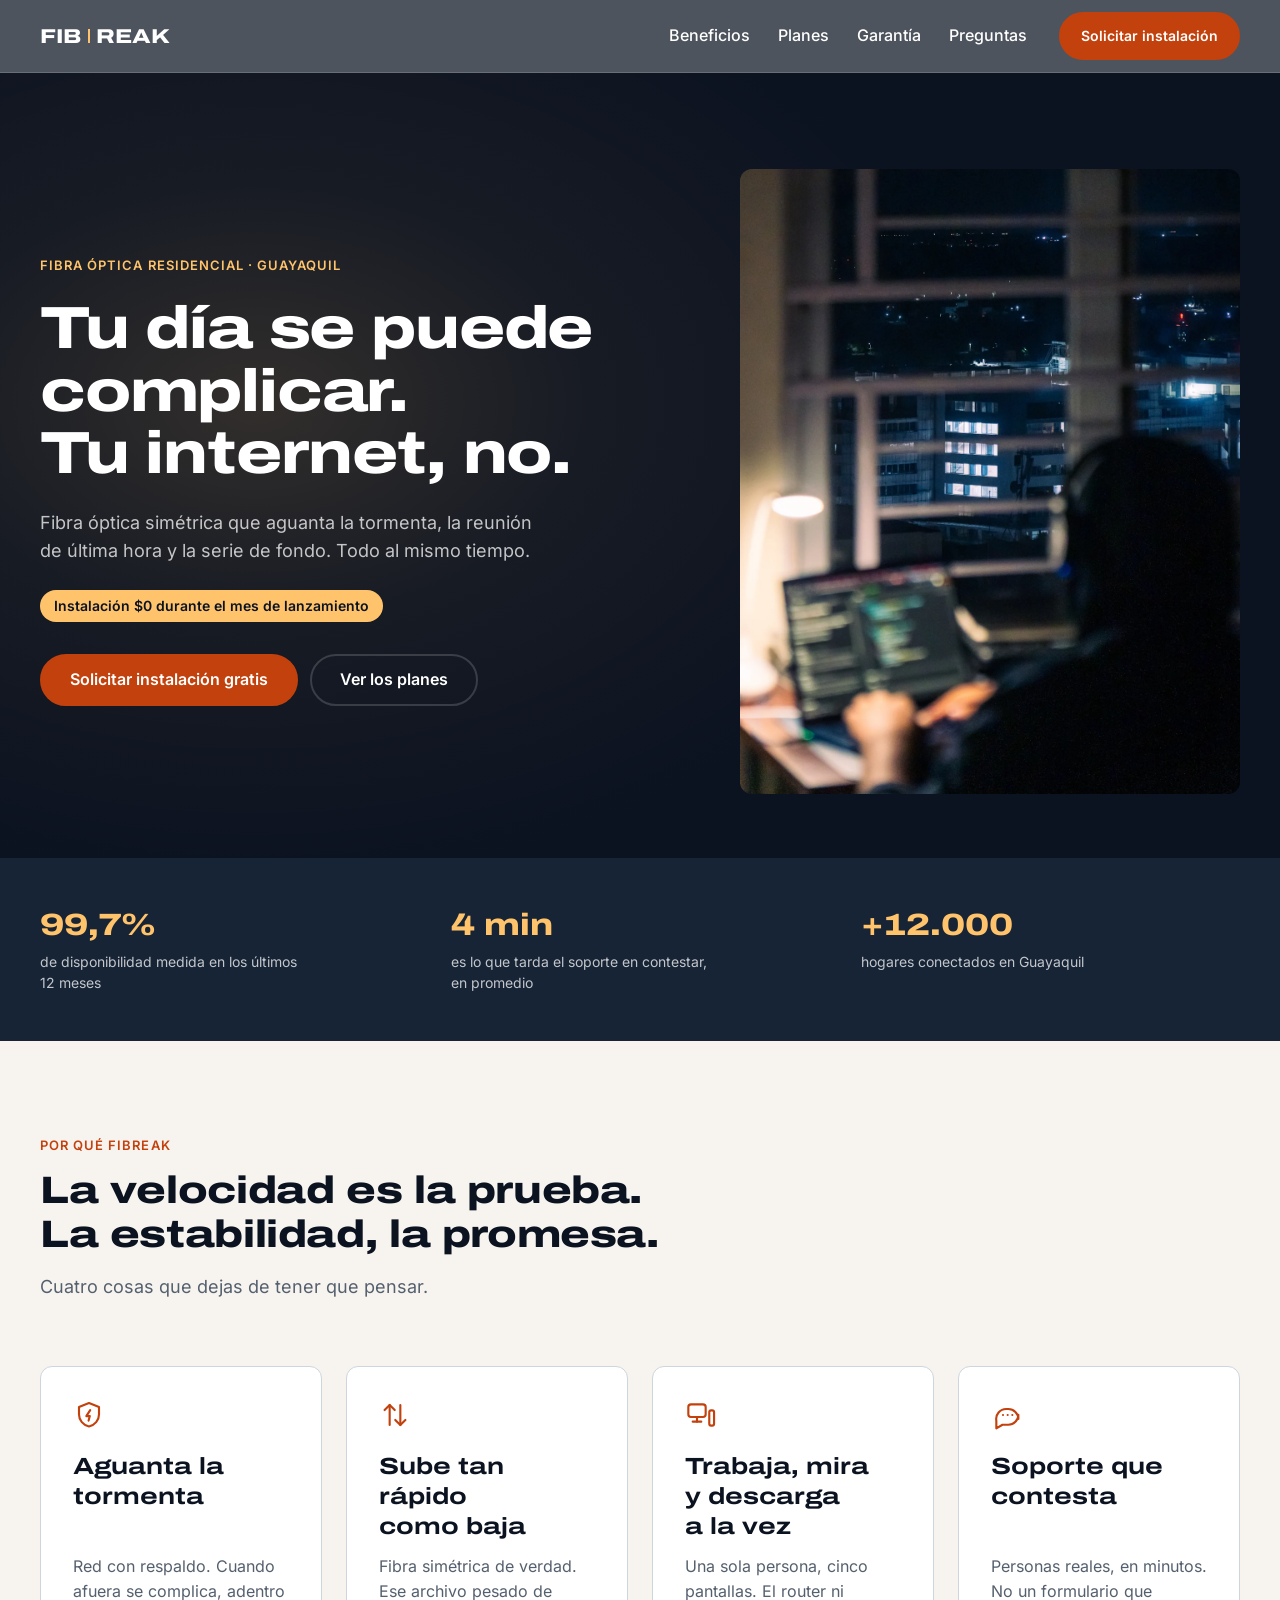
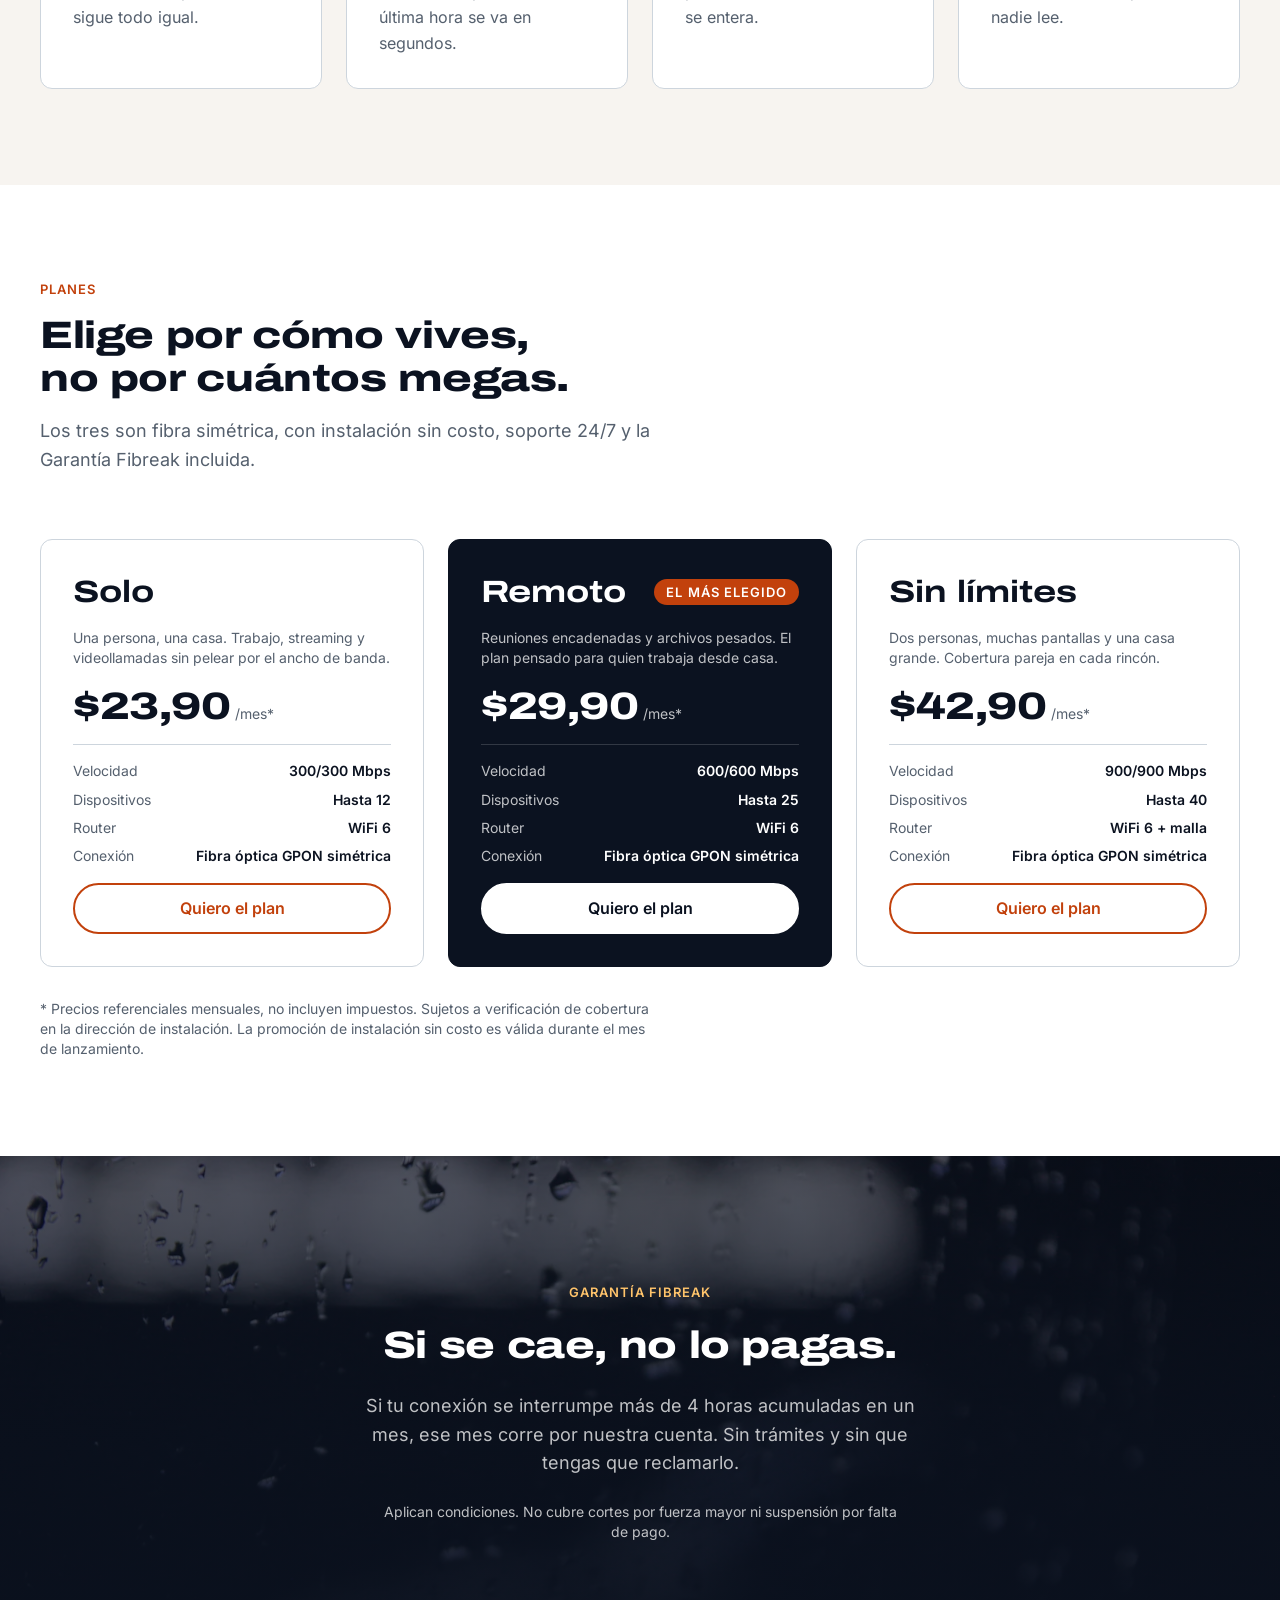
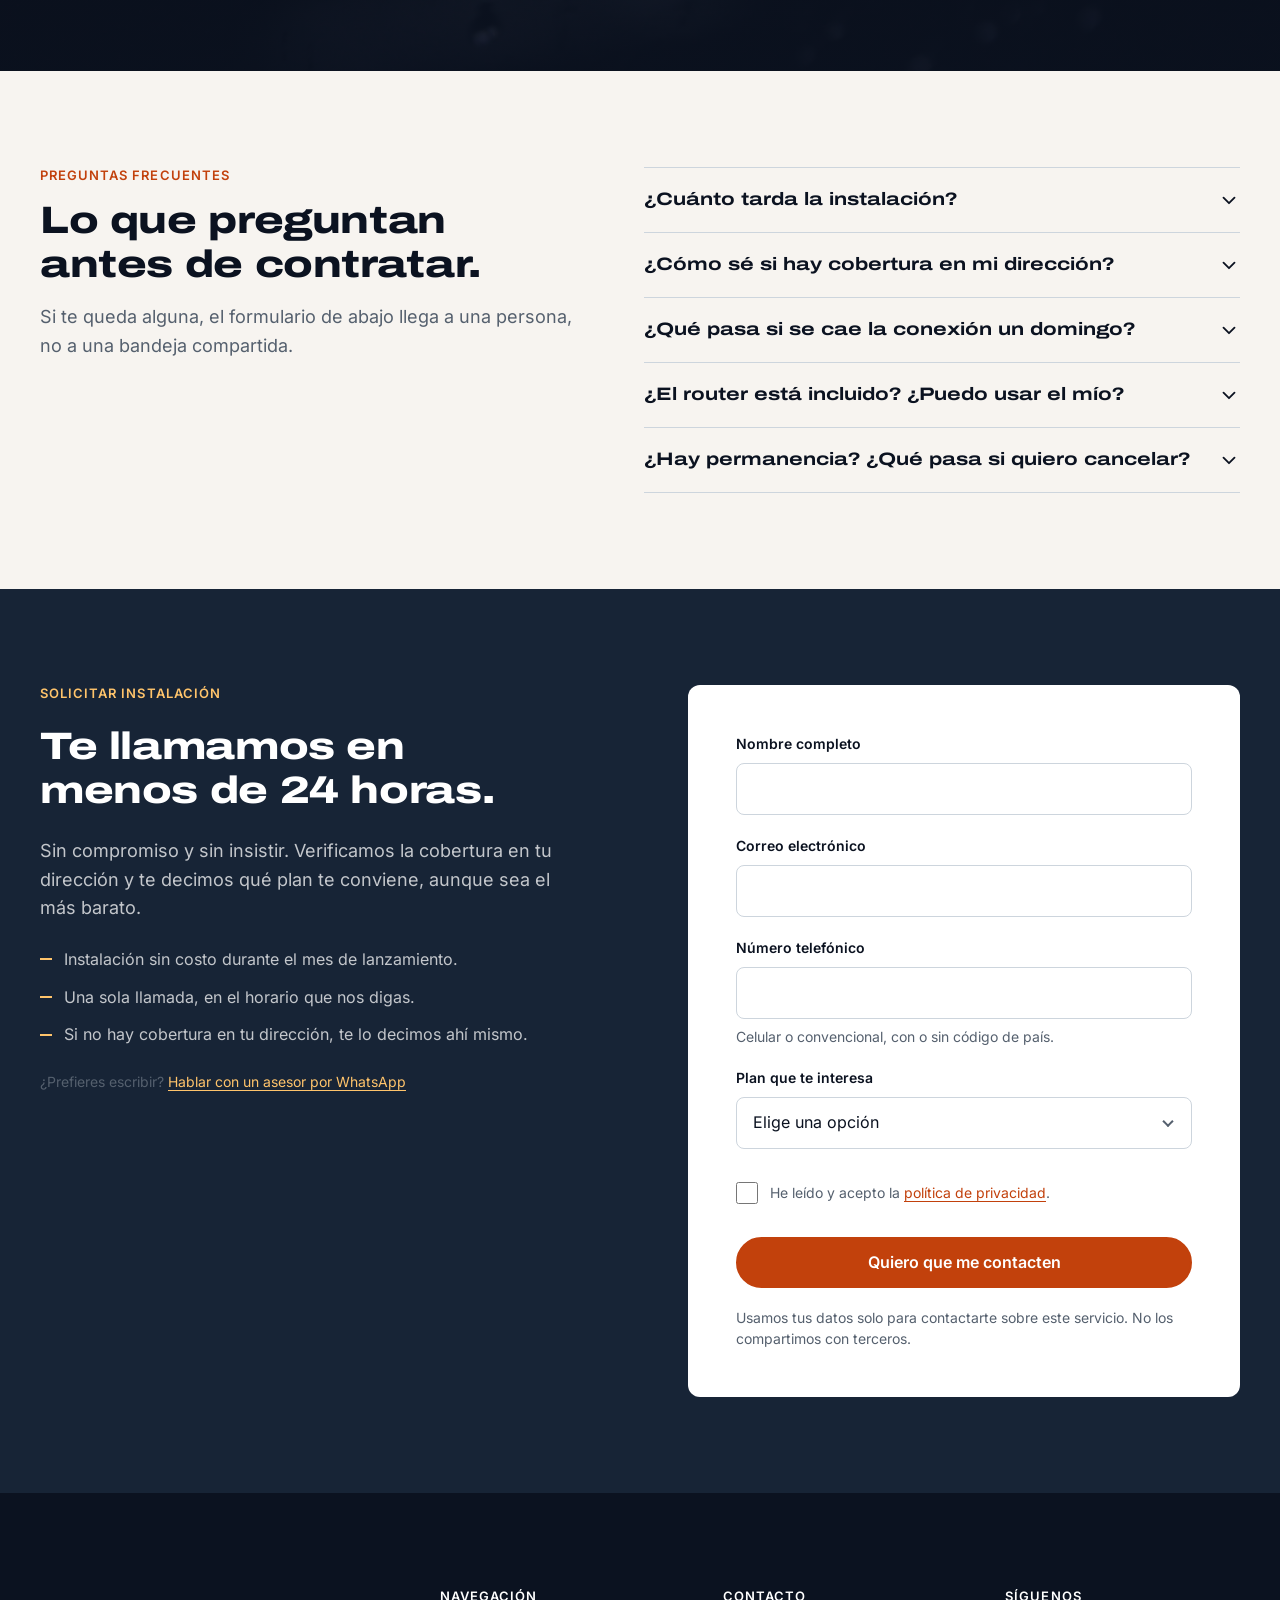
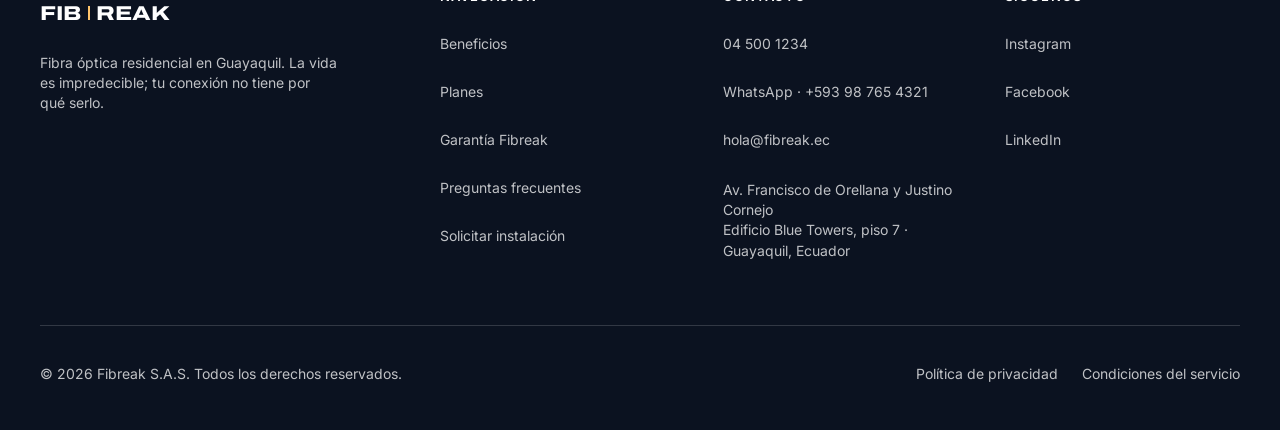
==== index.html @ 90fa0acc "feat: build Fibreak ISP landing page with vanilla HTML, CSS and JS" ====
<!DOCTYPE html>
<html lang="es">
<head>
  <meta charset="UTF-8">
  <meta name="viewport" content="width=device-width, initial-scale=1">
  <title>Fibreak · Fibra óptica residencial en Guayaquil</title>
  <meta name="description" content="Fibra óptica simétrica con 99,7% de disponibilidad medida. Instalación sin costo durante el mes de lanzamiento. Si se cae más de 4 horas al mes, ese mes no lo pagas.">
  <meta name="theme-color" content="#0B1220">
  <link rel="icon" href="assets/favicon.svg" type="image/svg+xml">
  <link rel="stylesheet" href="css/tokens.css">
  <link rel="stylesheet" href="css/base.css">
  <link rel="stylesheet" href="css/components.css">
  <link rel="stylesheet" href="css/sections.css">
</head>
<body>

  <a class="skip-link" href="#contenido">Saltar al contenido</a>

  <header class="site-header" data-header>
    <div class="container site-header__inner">

      <a class="wordmark" href="#inicio" aria-label="Fibreak, ir al inicio">
        <span class="wordmark__part">FIB</span><span class="wordmark__part">REAK</span>
      </a>

      <button class="nav-toggle" type="button"
              aria-expanded="false" aria-controls="menu-principal"
              data-nav-toggle>
        <span class="nav-toggle__box" aria-hidden="true">
          <span class="nav-toggle__bar"></span>
          <span class="nav-toggle__bar"></span>
          <span class="nav-toggle__bar"></span>
        </span>
        <span class="nav-toggle__label" data-nav-toggle-label>Menú</span>
      </button>

      <nav class="site-nav" id="menu-principal" aria-label="Navegación principal" data-nav>
        <ul class="site-nav__list">
          <li><a class="site-nav__link" href="#beneficios">Beneficios</a></li>
          <li><a class="site-nav__link" href="#planes">Planes</a></li>
          <li><a class="site-nav__link" href="#garantia">Garantía</a></li>
          <li><a class="site-nav__link" href="#preguntas">Preguntas</a></li>
        </ul>
        <a class="btn btn--primary btn--compact site-nav__cta" href="#contacto">
          Solicitar instalación
        </a>
      </nav>

    </div>
  </header>

  <main id="contenido">

    <!-- ══ HERO ═══════════════════════════════════════════════════════ -->
    <section class="hero band-dark" id="inicio" aria-labelledby="hero-titulo">
        <!-- Centinela del header. Marca el punto en que la banda oscura
             deja de estar bajo el header: ahí el header pasa a sólido.
             Se observa con IntersectionObserver, sin listener de scroll. -->
        <div class="header-sentinel" aria-hidden="true"></div>

      <div class="container hero__inner">

        <div class="hero__content">
          <p class="eyebrow">Fibra óptica residencial · Guayaquil</p>

          <h1 id="hero-titulo">Tu día se puede complicar.<br>Tu internet, no.</h1>

          <p class="lead hero__lead">
            Fibra óptica simétrica que aguanta la tormenta, la reunión de última
            hora y la serie de fondo. Todo al mismo tiempo.
          </p>

          <p class="badge">Instalación $0 durante el mes de lanzamiento</p>

          <div class="hero__actions">
            <a class="btn btn--primary" href="#contacto">Solicitar instalación gratis</a>
            <a class="btn btn--outline btn--on-dark" href="#planes">Ver los planes</a>
          </div>
        </div>

        <figure class="hero__media">
          <picture>
            <source srcset="assets/img/hero-noche.webp" type="image/webp">
            <img src="assets/img/hero-noche.jpg"
                 width="1200" height="1500" fetchpriority="high" decoding="async"
                 alt="Persona con auriculares trabajando de noche frente a su laptop, junto a una lámpara encendida y una ventana con la ciudad al fondo.">
          </picture>
        </figure>

      </div>
    </section>

    <!-- ══ MÉTRICAS ═══════════════════════════════════════════════════ -->
    <section class="metrics band-dark" aria-labelledby="metrics-titulo">
      <h2 class="visually-hidden" id="metrics-titulo">Fibreak en números</h2>
      <div class="container">
        <ul class="metrics__list">
        <li class="metric">
          <span class="metric__value">99,7%</span>
          <span class="metric__label">de disponibilidad medida en los últimos 12 meses</span>
        </li>
        <li class="metric">
          <span class="metric__value">4 min</span>
          <span class="metric__label">es lo que tarda el soporte en contestar, en promedio</span>
        </li>
        <li class="metric">
          <span class="metric__value">+12.000</span>
          <span class="metric__label">hogares conectados en Guayaquil</span>
        </li>
        </ul>
      </div>
    </section>


    <!-- ══ BENEFICIOS ═════════════════════════════════════════════════ -->
    <section class="section band-soft" id="beneficios" aria-labelledby="beneficios-titulo">
      <div class="container">

        <div class="section-head">
          <p class="eyebrow">Por qué Fibreak</p>
          <h2 id="beneficios-titulo">La velocidad es la prueba. La estabilidad, la promesa.</h2>
          <p class="lead">Cuatro cosas que dejas de tener que pensar.</p>
        </div>

        <ul class="benefits">

          <li class="benefit-card">
            <svg class="benefit-card__icon" viewBox="0 0 24 24" aria-hidden="true" focusable="false">
              <path d="M12 3l7.5 3v5.6c0 4.3-3.1 8-7.5 9-4.4-1-7.5-4.7-7.5-9V6z"/>
              <path d="M12.9 8.4l-2.9 4.4h2.6l-.9 3.4"/>
            </svg>
            <h3>Aguanta la tormenta</h3>
            <p>Red con respaldo. Cuando afuera se complica, adentro sigue todo igual.</p>
          </li>

          <li class="benefit-card">
            <svg class="benefit-card__icon" viewBox="0 0 24 24" aria-hidden="true" focusable="false">
              <path d="M8 19.5V4.5"/>
              <path d="M4.2 8.3L8 4.5l3.8 3.8"/>
              <path d="M16 4.5v15"/>
              <path d="M12.2 15.7L16 19.5l3.8-3.8"/>
            </svg>
            <h3>Sube tan rápido como baja</h3>
            <p>Fibra simétrica de verdad. Ese archivo pesado de última hora se va en segundos.</p>
          </li>

          <li class="benefit-card">
            <svg class="benefit-card__icon" viewBox="0 0 24 24" aria-hidden="true" focusable="false">
              <rect x="2.5" y="4" width="13" height="9.5" rx="2"/>
              <path d="M9 13.5v3.5"/>
              <path d="M5.8 17h6.4"/>
              <rect x="18.2" y="8.5" width="3.6" height="11.5" rx="1.4"/>
            </svg>
            <h3>Trabaja, mira y descarga a la vez</h3>
            <p>Una sola persona, cinco pantallas. El router ni se entera.</p>
          </li>

          <li class="benefit-card">
            <svg class="benefit-card__icon" viewBox="0 0 24 24" aria-hidden="true" focusable="false">
              <path d="M20.5 11.8a7.5 7.5 0 0 1-7.5 7.5H8.6L4 22v-5.7a7.5 7.5 0 0 1 7.5-8.8h1.5a7.5 7.5 0 0 1 7.5 7.5z"/>
              <path d="M9 12h.01M12.5 12h.01M16 12h.01"/>
            </svg>
            <h3>Soporte que contesta</h3>
            <p>Personas reales, en minutos. No un formulario que nadie lee.</p>
          </li>

        </ul>
      </div>
    </section>


    <!-- ══ PLANES ═════════════════════════════════════════════════════ -->
    <section class="section" id="planes" aria-labelledby="planes-titulo">
      <div class="container">

        <div class="section-head">
          <p class="eyebrow">Planes</p>
          <h2 id="planes-titulo">Elige por cómo vives, no por cuántos megas.</h2>
          <p class="lead">
            Los tres son fibra simétrica, con instalación sin costo, soporte
            24/7 y la Garantía Fibreak incluida.
          </p>
        </div>

        <ul class="plans">
          <li class="plan-card">
            <div class="plan-card__head">
              <h3 class="plan-card__name">Solo</h3>
            </div>
            <p class="plan-card__for">Una persona, una casa. Trabajo, streaming y videollamadas sin pelear por el ancho de banda.</p>

            <p class="plan-card__price">
              <span class="plan-card__amount">$23,90</span>
              <span class="plan-card__period">/mes<span aria-hidden="true">*</span></span>
            </p>

            <dl class="plan-card__specs">
              <div class="plan-card__spec">
                <dt>Velocidad</dt>
                <dd>300/300 Mbps</dd>
              </div>
              <div class="plan-card__spec">
                <dt>Dispositivos</dt>
                <dd>Hasta 12</dd>
              </div>
              <div class="plan-card__spec">
                <dt>Router</dt>
                <dd>WiFi 6</dd>
              </div>
              <div class="plan-card__spec">
                <dt>Conexión</dt>
                <dd>Fibra óptica GPON simétrica</dd>
              </div>
            </dl>

            <a class="btn btn--outline btn--block plan-card__cta" href="#contacto">Quiero el plan<span class="visually-hidden"> Solo</span></a>
          </li>

          <li class="plan-card plan-card--featured">
            <div class="plan-card__head">
              <h3 class="plan-card__name">Remoto</h3>
              <p class="plan-card__flag">El más elegido</p>
            </div>
            <p class="plan-card__for">Reuniones encadenadas y archivos pesados. El plan pensado para quien trabaja desde casa.</p>

            <p class="plan-card__price">
              <span class="plan-card__amount">$29,90</span>
              <span class="plan-card__period">/mes<span aria-hidden="true">*</span></span>
            </p>

            <dl class="plan-card__specs">
              <div class="plan-card__spec">
                <dt>Velocidad</dt>
                <dd>600/600 Mbps</dd>
              </div>
              <div class="plan-card__spec">
                <dt>Dispositivos</dt>
                <dd>Hasta 25</dd>
              </div>
              <div class="plan-card__spec">
                <dt>Router</dt>
                <dd>WiFi 6</dd>
              </div>
              <div class="plan-card__spec">
                <dt>Conexión</dt>
                <dd>Fibra óptica GPON simétrica</dd>
              </div>
            </dl>

            <a class="btn btn--invert btn--block plan-card__cta" href="#contacto">Quiero el plan<span class="visually-hidden"> Remoto</span></a>
          </li>

          <li class="plan-card">
            <div class="plan-card__head">
              <h3 class="plan-card__name">Sin límites</h3>
            </div>
            <p class="plan-card__for">Dos personas, muchas pantallas y una casa grande. Cobertura pareja en cada rincón.</p>

            <p class="plan-card__price">
              <span class="plan-card__amount">$42,90</span>
              <span class="plan-card__period">/mes<span aria-hidden="true">*</span></span>
            </p>

            <dl class="plan-card__specs">
              <div class="plan-card__spec">
                <dt>Velocidad</dt>
                <dd>900/900 Mbps</dd>
              </div>
              <div class="plan-card__spec">
                <dt>Dispositivos</dt>
                <dd>Hasta 40</dd>
              </div>
              <div class="plan-card__spec">
                <dt>Router</dt>
                <dd>WiFi 6 + malla</dd>
              </div>
              <div class="plan-card__spec">
                <dt>Conexión</dt>
                <dd>Fibra óptica GPON simétrica</dd>
              </div>
            </dl>

            <a class="btn btn--outline btn--block plan-card__cta" href="#contacto">Quiero el plan<span class="visually-hidden"> Sin límites</span></a>
          </li>
        </ul>

        <p class="caption plans__legal">
          <span aria-hidden="true">*</span> Precios referenciales mensuales, no
          incluyen impuestos. Sujetos a verificación de cobertura en la
          dirección de instalación. La promoción de instalación sin costo es
          válida durante el mes de lanzamiento.
        </p>

      </div>
    </section>


    <!-- ══ GARANTÍA ═══════════════════════════════════════════════════
         Elemento de confianza (requisito 5.5). En lugar de logos o
         certificaciones genéricas, una promesa con dinero de por medio.
         La foto es decorativa: alt vacío para que un lector de pantalla
         no la anuncie. -->
    <section class="guarantee band-dark" id="garantia" aria-labelledby="garantia-titulo">

      <picture class="guarantee__bg">
        <source srcset="assets/img/lluvia-ventana.webp" type="image/webp">
        <img src="assets/img/lluvia-ventana.jpg" width="1600" height="900"
             loading="lazy" decoding="async" alt="">
      </picture>

      <div class="container guarantee__inner">
        <p class="eyebrow">Garantía Fibreak</p>

        <h2 id="garantia-titulo">Si se cae, no lo pagas.</h2>

        <p class="lead guarantee__body">
          Si tu conexión se interrumpe más de 4 horas acumuladas en un mes, ese
          mes corre por nuestra cuenta. Sin trámites y sin que tengas que
          reclamarlo.
        </p>

        <p class="caption guarantee__legal">
          Aplican condiciones. No cubre cortes por fuerza mayor ni suspensión
          por falta de pago.
        </p>
      </div>

    </section>


    <!-- ══ PREGUNTAS FRECUENTES ═══════════════════════════════════════
         Acordeón según el patrón de WAI-ARIA: cada pregunta es un
         <button> dentro de un encabezado, con aria-expanded sincronizado
         y el panel enlazado por aria-controls. Cerrado significa el
         atributo hidden, no opacidad. -->
    <section class="section band-soft" id="preguntas" aria-labelledby="preguntas-titulo">
      <div class="container faq">

        <div class="section-head faq__head">
          <p class="eyebrow">Preguntas frecuentes</p>
          <h2 id="preguntas-titulo">Lo que preguntan antes de contratar.</h2>
          <p class="lead">
            Si te queda alguna, el formulario de abajo llega a una persona,
            no a una bandeja compartida.
          </p>
        </div>

        <div class="faq__body">
          <ul class="faq__list">
            <li class="faq__item">
              <h3 class="faq__heading">
                <button class="faq__trigger" type="button"
                        id="faq-instalacion-boton"
                        aria-expanded="false" aria-controls="faq-instalacion-panel">
                  <span class="faq__question">¿Cuánto tarda la instalación?</span>
                  <svg class="faq__chevron" viewBox="0 0 24 24" aria-hidden="true" focusable="false">
                    <path d="M6 9.5l6 6 6-6"/>
                  </svg>
                </button>
              </h3>
              <div class="faq__panel" id="faq-instalacion-panel"
                   role="region" aria-labelledby="faq-instalacion-boton" hidden>
                <p>Entre 24 y 72 horas desde que confirmas el plan. El técnico llega en una franja de dos horas que eliges tú, y no se va hasta dejar la conexión probada en los equipos que uses.</p>
              </div>
            </li>
            <li class="faq__item">
              <h3 class="faq__heading">
                <button class="faq__trigger" type="button"
                        id="faq-cobertura-boton"
                        aria-expanded="false" aria-controls="faq-cobertura-panel">
                  <span class="faq__question">¿Cómo sé si hay cobertura en mi dirección?</span>
                  <svg class="faq__chevron" viewBox="0 0 24 24" aria-hidden="true" focusable="false">
                    <path d="M6 9.5l6 6 6-6"/>
                  </svg>
                </button>
              </h3>
              <div class="faq__panel" id="faq-cobertura-panel"
                   role="region" aria-labelledby="faq-cobertura-boton" hidden>
                <p>Déjanos tus datos y lo verificamos por ti. Cubrimos la mayor parte de Guayaquil urbano, incluidos departamentos con ducto propio. Si no llegamos a tu dirección, te lo decimos en esa misma llamada, sin rodeos.</p>
              </div>
            </li>
            <li class="faq__item">
              <h3 class="faq__heading">
                <button class="faq__trigger" type="button"
                        id="faq-soporte-boton"
                        aria-expanded="false" aria-controls="faq-soporte-panel">
                  <span class="faq__question">¿Qué pasa si se cae la conexión un domingo?</span>
                  <svg class="faq__chevron" viewBox="0 0 24 24" aria-hidden="true" focusable="false">
                    <path d="M6 9.5l6 6 6-6"/>
                  </svg>
                </button>
              </h3>
              <div class="faq__panel" id="faq-soporte-panel"
                   role="region" aria-labelledby="faq-soporte-boton" hidden>
                <p>El soporte atiende 24/7 por teléfono y WhatsApp, y contesta en menos de 4 minutos en promedio. Si hace falta visita técnica, se agenda el mismo día. Y si el corte supera las 4 horas en el mes, ese mes no lo pagas.</p>
              </div>
            </li>
            <li class="faq__item">
              <h3 class="faq__heading">
                <button class="faq__trigger" type="button"
                        id="faq-equipos-boton"
                        aria-expanded="false" aria-controls="faq-equipos-panel">
                  <span class="faq__question">¿El router está incluido? ¿Puedo usar el mío?</span>
                  <svg class="faq__chevron" viewBox="0 0 24 24" aria-hidden="true" focusable="false">
                    <path d="M6 9.5l6 6 6-6"/>
                  </svg>
                </button>
              </h3>
              <div class="faq__panel" id="faq-equipos-panel"
                   role="region" aria-labelledby="faq-equipos-boton" hidden>
                <p>El router WiFi 6 va incluido en los tres planes, sin alquiler mensual. Si prefieres tu propio equipo, también puedes: entregamos la ONT en modo puente y la configuramos contigo.</p>
              </div>
            </li>
            <li class="faq__item">
              <h3 class="faq__heading">
                <button class="faq__trigger" type="button"
                        id="faq-permanencia-boton"
                        aria-expanded="false" aria-controls="faq-permanencia-panel">
                  <span class="faq__question">¿Hay permanencia? ¿Qué pasa si quiero cancelar?</span>
                  <svg class="faq__chevron" viewBox="0 0 24 24" aria-hidden="true" focusable="false">
                    <path d="M6 9.5l6 6 6-6"/>
                  </svg>
                </button>
              </h3>
              <div class="faq__panel" id="faq-permanencia-panel"
                   role="region" aria-labelledby="faq-permanencia-boton" hidden>
                <p>No hay contrato de permanencia ni penalización por salir. Avisas con 15 días de anticipación y retiramos el equipo en una sola visita.</p>
              </div>
            </li>
          </ul>
        </div>

      </div>
    </section>


    <!-- ══ CONTACTO ═══════════════════════════════════════════════════
         Objetivo de conversión de la página. El formulario vive en una
         tarjeta clara sobre banda oscura: los campos conservan el fondo
         y los bordes que define el sistema, y el bloque destaca como
         destino final del recorrido.

         Validación propia (novalidate + preventDefault), no la nativa:
         el brief pide controlar el texto y el estilo de cada mensaje,
         y la presentación nativa varía entre navegadores. -->
    <section class="section contact band-dark" id="contacto" aria-labelledby="contacto-titulo">
      <div class="container contact__inner">

        <div class="contact__pitch">
          <p class="eyebrow">Solicitar instalación</p>

          <h2 id="contacto-titulo">Te llamamos en menos de 24 horas.</h2>

          <p class="lead">
            Sin compromiso y sin insistir. Verificamos la cobertura en tu
            dirección y te decimos qué plan te conviene, aunque sea el más
            barato.
          </p>

          <ul class="contact__points">
            <li>Instalación sin costo durante el mes de lanzamiento.</li>
            <li>Una sola llamada, en el horario que nos digas.</li>
            <li>Si no hay cobertura en tu dirección, te lo decimos ahí mismo.</li>
          </ul>

          <p class="contact__aside caption">
            ¿Prefieres escribir?
            <a href="https://wa.me/593987654321" target="_blank" rel="noopener">
              Hablar con un asesor por WhatsApp
            </a>
          </p>
        </div>

        <div class="contact__card">

          <!-- El mensaje de éxito precede al formulario para que el foco,
               que se mueve aquí al enviar, quede antes del contenido que
               resume. role="status" lo anuncia sin interrumpir. -->
          <div class="form-success" id="form-exito" role="status" tabindex="-1" hidden>
            <svg class="form-success__icon" viewBox="0 0 24 24" aria-hidden="true" focusable="false">
              <path d="M20 6.5L9.5 17 4 11.5"/>
            </svg>
            <p class="form-success__title">Listo. Te contactamos en menos de 24 horas.</p>
            <p class="form-success__body">
              Recibimos tu solicitud. Si prefieres adelantarlo, escríbenos por
              WhatsApp y lo vemos hoy mismo.
            </p>
          </div>

          <form class="form" id="form-contacto" novalidate>

            <div class="field">
              <label class="field__label" for="nombre">Nombre completo</label>
              <input class="field__input" type="text" id="nombre" name="nombre"
                     autocomplete="name" required
                     aria-describedby="nombre-error">
              <p class="field__error" id="nombre-error" role="alert"></p>
            </div>

            <div class="field">
              <label class="field__label" for="correo">Correo electrónico</label>
              <input class="field__input" type="email" id="correo" name="correo"
                     autocomplete="email" inputmode="email" required
                     aria-describedby="correo-error">
              <p class="field__error" id="correo-error" role="alert"></p>
            </div>

            <div class="field">
              <label class="field__label" for="telefono">Número telefónico</label>
              <input class="field__input" type="tel" id="telefono" name="telefono"
                     autocomplete="tel" inputmode="tel" required
                     aria-describedby="telefono-ayuda telefono-error">
              <p class="field__hint" id="telefono-ayuda">Celular o convencional, con o sin código de país.</p>
              <p class="field__error" id="telefono-error" role="alert"></p>
            </div>

            <div class="field">
              <label class="field__label" for="plan">Plan que te interesa</label>
              <div class="field__select">
                <select class="field__input" id="plan" name="plan" required
                        aria-describedby="plan-error">
                  <option value="">Elige una opción</option>
                  <option value="solo">Solo · 300/300 Mbps · $23,90</option>
                  <option value="remoto">Remoto · 600/600 Mbps · $29,90</option>
                  <option value="sin-limites">Sin límites · 900/900 Mbps · $42,90</option>
                  <option value="asesoria">Todavía no lo sé, quiero que me asesoren</option>
                </select>
              </div>
              <p class="field__error" id="plan-error" role="alert"></p>
            </div>

            <div class="field field--check">
              <div class="field__check-row">
                <input class="field__checkbox" type="checkbox" id="privacidad" name="privacidad"
                       required aria-describedby="privacidad-error">
                <!-- El texto va dentro de un único <span>: la etiqueta es un
                     contenedor flex (para sostener el objetivo táctil de 48px)
                     y un texto suelto junto a un enlace se convertiría en dos
                     ítems flex anónimos, perdiendo el espacio entre ambos. -->
                <label class="field__check-label" for="privacidad">
                  <span>
                    He leído y acepto la
                    <a href="politica-privacidad.html">política de privacidad</a>.
                  </span>
                </label>
              </div>
              <p class="field__error" id="privacidad-error" role="alert"></p>
            </div>

            <button class="btn btn--primary btn--block" type="submit" data-form-submit>
              Quiero que me contacten
            </button>

            <p class="form__note caption">
              Usamos tus datos solo para contactarte sobre este servicio. No los
              compartimos con terceros.
            </p>

          </form>
        </div>

      </div>
    </section>

  </main>


  <footer class="site-footer band-dark">
    <div class="container">

      <div class="site-footer__top">

        <div class="site-footer__brand">
          <a class="wordmark" href="#inicio" aria-label="Fibreak, ir al inicio">
            <span class="wordmark__part">FIB</span><span class="wordmark__part">REAK</span>
          </a>
          <p class="site-footer__tagline">
            Fibra óptica residencial en Guayaquil. La vida es impredecible;
            tu conexión no tiene por qué serlo.
          </p>
        </div>

        <nav class="site-footer__col" aria-labelledby="footer-nav-titulo">
          <h2 class="site-footer__title" id="footer-nav-titulo">Navegación</h2>
          <ul class="site-footer__list">
            <li><a href="#beneficios">Beneficios</a></li>
            <li><a href="#planes">Planes</a></li>
            <li><a href="#garantia">Garantía Fibreak</a></li>
            <li><a href="#preguntas">Preguntas frecuentes</a></li>
            <li><a href="#contacto">Solicitar instalación</a></li>
          </ul>
        </nav>

        <div class="site-footer__col">
          <h2 class="site-footer__title" id="footer-contacto-titulo">Contacto</h2>
          <ul class="site-footer__list" aria-labelledby="footer-contacto-titulo">
            <li><a href="tel:+59345001234">04 500 1234</a></li>
            <li><a href="https://wa.me/593987654321" target="_blank" rel="noopener">WhatsApp · +593 98 765 4321</a></li>
            <li><a href="mailto:hola@fibreak.ec">hola@fibreak.ec</a></li>
          </ul>
          <address class="site-footer__address">
            Av. Francisco de Orellana y Justino Cornejo<br>
            Edificio Blue Towers, piso 7 · Guayaquil, Ecuador
          </address>
        </div>

        <div class="site-footer__col">
          <h2 class="site-footer__title" id="footer-redes-titulo">Síguenos</h2>
          <ul class="site-footer__list" aria-labelledby="footer-redes-titulo">
            <li><a href="https://instagram.com/fibreak.ec" target="_blank" rel="noopener">Instagram</a></li>
            <li><a href="https://facebook.com/fibreak.ec" target="_blank" rel="noopener">Facebook</a></li>
            <li><a href="https://linkedin.com/company/fibreak" target="_blank" rel="noopener">LinkedIn</a></li>
          </ul>
        </div>

      </div>

      <div class="site-footer__bottom">
        <p class="site-footer__copy">© 2026 Fibreak S.A.S. Todos los derechos reservados.</p>
        <ul class="site-footer__legal">
          <li><a href="politica-privacidad.html">Política de privacidad</a></li>
          <li><a href="politica-privacidad.html#condiciones">Condiciones del servicio</a></li>
        </ul>
      </div>

    </div>
  </footer>

  <script src="js/main.js" defer></script>
</body>
</html>
---- css/tokens.css ----
/* ============================================================
   FIBREAK · tokens.css
   Única fuente de verdad del sistema de diseño.
   Ningún valor de color, tipografía o espaciado se escribe
   literal fuera de este archivo.
   Concepto: "tormenta afuera, brasa adentro".
   ============================================================ */

/* ── Fuentes auto-hospedadas ──────────────────────────────────
   Se sirven desde /assets/fonts para que el proyecto funcione
   sin conexión. Ambas son fuentes variables: un único .woff2
   por subset cubre todos los pesos usados.
   ─────────────────────────────────────────────────────────── */

/* Archivo — instancia Expanded (eje wdth fijado en 125%) */
@font-face {
  font-family: 'Archivo Expanded';
  src: url('../assets/fonts/archivo-expanded-latin.woff2') format('woff2');
  font-weight: 400 900;
  font-stretch: 125%;
  font-style: normal;
  font-display: swap;
  unicode-range: U+0000-00FF, U+0131, U+0152-0153, U+02BB-02BC, U+02C6,
                 U+02DA, U+02DC, U+0304, U+0308, U+0329, U+2000-206F,
                 U+20AC, U+2122, U+2191, U+2193, U+2212, U+2215, U+FEFF, U+FFFD;
}
@font-face {
  font-family: 'Archivo Expanded';
  src: url('../assets/fonts/archivo-expanded-latin-ext.woff2') format('woff2');
  font-weight: 400 900;
  font-stretch: 125%;
  font-style: normal;
  font-display: swap;
  unicode-range: U+0100-02BA, U+02BD-02C5, U+02C7-02CC, U+02CE-02D7,
                 U+02DD-02FF, U+0304, U+0308, U+0329, U+1D00-1DBF,
                 U+1E00-1E9F, U+1EF2-1EFF, U+2020, U+20A0-20AB, U+20AD-20C0,
                 U+2113, U+2C60-2C7F, U+A720-A7FF;
}

/* Inter — variable, pesos 400 / 500 / 600 */
@font-face {
  font-family: 'Inter';
  src: url('../assets/fonts/inter-latin.woff2') format('woff2');
  font-weight: 100 900;
  font-style: normal;
  font-display: swap;
  unicode-range: U+0000-00FF, U+0131, U+0152-0153, U+02BB-02BC, U+02C6,
                 U+02DA, U+02DC, U+0304, U+0308, U+0329, U+2000-206F,
                 U+20AC, U+2122, U+2191, U+2193, U+2212, U+2215, U+FEFF, U+FFFD;
}
@font-face {
  font-family: 'Inter';
  src: url('../assets/fonts/inter-latin-ext.woff2') format('woff2');
  font-weight: 100 900;
  font-style: normal;
  font-display: swap;
  unicode-range: U+0100-02BA, U+02BD-02C5, U+02C7-02CC, U+02CE-02D7,
                 U+02DD-02FF, U+0304, U+0308, U+0329, U+1D00-1DBF,
                 U+1E00-1E9F, U+1EF2-1EFF, U+2020, U+20A0-20AB, U+20AD-20C0,
                 U+2113, U+2C60-2C7F, U+A720-A7FF;
}

:root {
  /* ══ COLOR ═══════════════════════════════════════════════ */

  /* Tormenta — el exterior */
  --color-ink:          #0B1220;   /* azul noche, casi negro    */
  --color-ink-soft:     #172436;   /* superficie elevada        */

  /* Brasa — la acción */
  --color-primary:      #C2410C;   /* naranja quemado           */
  --color-primary-dark: #9A330A;   /* hover / active            */
  --color-glow:         #FFC46B;   /* halo cálido, sin texto    */

  /* Interior — el refugio */
  --color-canvas:       #FFFFFF;
  --color-canvas-soft:  #F7F4F0;   /* blanco cálido, no gris    */
  --color-ink-body:     #55606E;   /* texto de cuerpo           */
  --color-mute:         #CDD5DD;   /* bordes y divisores        */

  /* Estados — uso exclusivo del formulario */
  --color-danger:       #C0322A;
  --color-success:      #15794F;
  --color-on-primary:   #FFFFFF;
  --color-on-dark:      #FFFFFF;

  /* Derivados sobre banda oscura (opacidades del blanco) */
  --color-on-dark-body: rgba(255, 255, 255, .74);
  --color-on-dark-mute: rgba(255, 255, 255, .16);

  /* ══ TIPOGRAFÍA ══════════════════════════════════════════ */
  --font-display: 'Archivo Expanded', 'Archivo', system-ui, sans-serif;
  --font-body:    'Inter', system-ui, -apple-system, 'Segoe UI', sans-serif;

  /* Escala display: fluida entre 390px y 1440px vía clamp() */
  --text-display-hero: clamp(2.125rem, 1.429rem + 2.857vw, 4rem);   /* 34 → 64 */
  --text-display-lg:   clamp(1.75rem,  1.471rem + 1.143vw, 2.5rem); /* 28 → 40 */
  --text-display-md:   clamp(1.5rem,   1.314rem + 0.762vw, 2rem);   /* 24 → 32 */
  --text-display-sm:   clamp(1.25rem,  1.157rem + 0.381vw, 1.5rem); /* 20 → 24 */

  /* Escala de texto: breakpoint duro (ver base.css) */
  --text-body-lg:  1.125rem;  /* 18px */
  --text-body-md:  1rem;      /* 16px */
  --text-caption:  0.875rem;  /* 14px */
  --text-eyebrow:  0.8125rem; /* 13px */

  --leading-hero:    1.05;
  --leading-display: 1.15;
  --leading-tight:   1.25;
  --leading-snug:    1.3;
  --leading-body:    1.6;
  --leading-caption: 1.45;

  --tracking-hero:    -0.02em;
  --tracking-display: -0.01em;
  --tracking-eyebrow:  0.08em;

  --weight-regular:  400;
  --weight-medium:   500;
  --weight-semibold: 600;
  --weight-bold:     700;
  --weight-black:    800;

  /* ══ ESPACIADO — base 4px ════════════════════════════════ */
  --space-xxs:  2px;
  --space-xs:   4px;
  --space-sm:   8px;
  --space-md:  12px;
  --space-lg:  16px;
  --space-xl:  20px;
  --space-2xl: 24px;
  --space-3xl: 32px;
  --space-4xl: 48px;
  --space-5xl: 64px;
  --space-6xl: 96px;
  --space-7xl: 128px;

  /* ══ FORMA ═══════════════════════════════════════════════ */
  --radius-sm:    8px;    /* inputs                */
  --radius-card: 12px;    /* tarjetas              */
  --radius-pill: 999px;   /* botones y badges      */

  /* ══ LAYOUT ══════════════════════════════════════════════ */
  --content-max:   1200px;
  --section-gap:   96px;
  --gutter:        24px;
  --header-height: 72px;

  /* ══ ELEVACIÓN ═══════════════════════════════════════════
     La jerarquía se construye con bandas de color. Sombra
     solo en header scrolleado y menú móvil. */
  --shadow-header: 0 1px 0 rgba(11, 18, 32, .08),
                   0 8px 24px rgba(11, 18, 32, .06);

  /* ══ MOVIMIENTO ══════════════════════════════════════════ */
  --ease:            cubic-bezier(.2, .7, .3, 1);
  --duration-fast:   140ms;
  --duration-base:   240ms;
  --duration-slow:   400ms;

  /* ══ FOCO ════════════════════════════════════════════════ */
  --focus-width:  2px;
  --focus-offset: 3px;

  /* ══ CAPAS ═══════════════════════════════════════════════ */
  --z-header:    100;
  --z-menu:      200;
  --z-skiplink: 300;
}

/* Ajustes de layout por breakpoint. Los tokens cambian, los
   componentes que los consumen no se tocan. */
@media (max-width: 768px) {
  :root {
    --section-gap:   64px;
    --header-height: 64px;
    --text-body-lg:  1.0625rem; /* 17px */
    --text-eyebrow:  0.75rem;   /* 12px */
  }
}

@media (max-width: 480px) {
  :root {
    --gutter: 16px;
  }
}
---- css/base.css ----
/* ============================================================
   FIBREAK · base.css
   Reset, estilos de elemento y primitivas de layout.
   Nada de este archivo describe un componente concreto.
   ============================================================ */

/* ── Reset acotado ──────────────────────────────────────── */

*,
*::before,
*::after {
  box-sizing: border-box;
}

html {
  -webkit-text-size-adjust: 100%;
  scroll-behavior: smooth;
}

body,
h1, h2, h3, h4,
p, figure, blockquote,
dl, dd, ul, ol {
  margin: 0;
}

/* Envuelto en :where() para que el reset tenga especificidad 0. Sin
   esto, `ul[class]` (0,1,1) le gana a `.container` (0,1,0) y anula su
   gutter: una lista con la clase .container perdía el margen lateral. */
:where(ul[class], ol[class]) {
  padding: 0;
  list-style: none;
}

body {
  min-height: 100vh;
  background-color: var(--color-canvas);
  color: var(--color-ink);
  font-family: var(--font-body);
  font-size: var(--text-body-md);
  line-height: var(--leading-body);
  font-weight: var(--weight-regular);
  -webkit-font-smoothing: antialiased;
  text-rendering: optimizeLegibility;
  /* Sin scroll horizontal en ningún ancho: requisito de la prueba */
  overflow-x: hidden;
}

/* El atributo `hidden` tiene que ganar a cualquier `display` puesto
   por una clase. Sin este !important, una regla de autor como
   `.form-success { display: flex }` deja a la vista un elemento que
   el HTML declara oculto: las reglas de autor prevalecen sobre las
   del navegador con independencia de la especificidad. */
[hidden] {
  display: none !important;
}

img,
picture,
svg {
  display: block;
  max-width: 100%;
}

img {
  height: auto;
}

input,
button,
textarea,
select {
  font: inherit;
  color: inherit;
}

button {
  cursor: pointer;
}

a {
  color: var(--color-primary);
  text-decoration-thickness: 1px;
  text-underline-offset: 0.2em;
}

a:hover {
  color: var(--color-primary-dark);
}

/* ── Tipografía de elemento ─────────────────────────────── */

h1, h2, h3 {
  font-family: var(--font-display);
  font-weight: var(--weight-black);
  color: var(--color-ink);
}

/* `balance` funciona con títulos cortos. En el H1, que es largo y
   está partido a mano, reparte peor que el salto natural. */
h2, h3 {
  text-wrap: balance;
}

h1 {
  font-size: var(--text-display-hero);
  line-height: var(--leading-hero);
  letter-spacing: var(--tracking-hero);
}

h2 {
  font-size: var(--text-display-lg);
  line-height: var(--leading-display);
  letter-spacing: var(--tracking-display);
}

h3 {
  font-size: var(--text-display-sm);
  line-height: var(--leading-snug);
  font-weight: var(--weight-bold);
}

p {
  text-wrap: pretty;
}

/* ── Foco visible ────────────────────────────────────────
   Nunca `outline: none` a secas. El anillo se define una
   sola vez y todo componente lo hereda. */

:focus-visible {
  outline: var(--focus-width) solid var(--color-primary);
  outline-offset: var(--focus-offset);
  border-radius: var(--space-xxs);
}

/* Sobre banda oscura el naranja no contrasta lo suficiente:
   el anillo pasa a blanco. */
.band-dark :focus-visible {
  outline-color: var(--color-on-dark);
}

/* ── Primitivas de layout ───────────────────────────────── */

/* Ancho de contenido con gutter lateral. */
.container {
  width: 100%;
  max-width: calc(var(--content-max) + var(--gutter) * 2);
  margin-inline: auto;
  padding-inline: var(--gutter);
}

/* Ritmo vertical entre secciones. */
.section {
  padding-block: var(--section-gap);
}

/* El header sticky no debe tapar el título de la sección anclada. */
[id] {
  scroll-margin-top: calc(var(--header-height) + var(--space-2xl));
}

/* Bandas: la traducción del concepto tormenta/interior a layout. */
.band-dark {
  background-color: var(--color-ink);
  color: var(--color-on-dark-body);
}

.band-dark h1,
.band-dark h2,
.band-dark h3 {
  color: var(--color-on-dark);
}

.band-soft {
  background-color: var(--color-canvas-soft);
}

/* Encabezado de sección reutilizable. */
.section-head {
  max-width: 62ch;
  margin-bottom: var(--space-5xl);
}

.section-head--center {
  margin-inline: auto;
  text-align: center;
}

.section-head > * + * {
  margin-top: var(--space-lg);
}

/* ── Utilidades ─────────────────────────────────────────── */

.eyebrow {
  display: block;
  font-family: var(--font-body);
  font-size: var(--text-eyebrow);
  font-weight: var(--weight-semibold);
  line-height: var(--leading-tight);
  letter-spacing: var(--tracking-eyebrow);
  text-transform: uppercase;
  color: var(--color-primary);
}

.band-dark .eyebrow {
  color: var(--color-glow);
}

.lead {
  font-size: var(--text-body-lg);
  color: var(--color-ink-body);
}

.band-dark .lead {
  color: var(--color-on-dark-body);
}

.caption {
  font-size: var(--text-caption);
  line-height: var(--leading-caption);
  color: var(--color-ink-body);
}

/* Visible solo para lectores de pantalla. */
.visually-hidden {
  position: absolute;
  width: 1px;
  height: 1px;
  padding: 0;
  margin: -1px;
  overflow: hidden;
  clip-path: inset(50%);
  white-space: nowrap;
  border: 0;
}

/* Primer elemento enfocable del documento. */
.skip-link {
  position: absolute;
  top: var(--space-sm);
  left: var(--space-sm);
  z-index: var(--z-skiplink);
  padding: var(--space-md) var(--space-xl);
  background-color: var(--color-ink);
  color: var(--color-on-dark);
  font-weight: var(--weight-semibold);
  text-decoration: none;
  border-radius: var(--radius-sm);
  transform: translateY(-200%);
  transition: transform var(--duration-fast) var(--ease);
}

.skip-link:focus-visible {
  transform: translateY(0);
  color: var(--color-on-dark);
}

/* ── Preferencia de movimiento reducido ─────────────────── */

@media (prefers-reduced-motion: reduce) {
  html {
    scroll-behavior: auto;
  }

  *,
  *::before,
  *::after {
    animation-duration: 0.01ms !important;
    animation-iteration-count: 1 !important;
    transition-duration: 0.01ms !important;
    scroll-behavior: auto !important;
  }
}
---- css/components.css ----
/* ============================================================
   FIBREAK · components.css
   Piezas reutilizables. Cada componente documenta sus estados
   (hover, focus-visible, active, disabled) junto a su bloque,
   igual que sus media queries: para entender un componente no
   hace falta saltar de archivo.
   ============================================================ */

/* ── Wordmark ─────────────────────────────────────────────
   CSS puro, sin SVG. El corte entre FIB y REAK fija la
   pronunciación (fi-bréik) y representa el "break". */

.wordmark {
  display: inline-flex;
  align-items: center;
  /* El logotipo también es un enlace: su área de pulsación debe
     cumplir el mismo mínimo táctil que el resto de la navegación. */
  min-height: 48px;
  gap: var(--space-sm);
  font-family: var(--font-display);
  font-size: 1.25rem;
  font-weight: var(--weight-black);
  letter-spacing: -0.01em;
  line-height: 1;
  color: var(--color-ink);
  text-decoration: none;
  white-space: nowrap;
}

.wordmark__part + .wordmark__part {
  position: relative;
  padding-left: var(--space-sm);
}

/* El separador ámbar: la barra que rompe la palabra. */
.wordmark__part + .wordmark__part::before {
  content: "";
  position: absolute;
  left: 0;
  top: 50%;
  width: 2px;
  height: 0.7em;
  transform: translateY(-50%);
  background-color: var(--color-glow);
}

.wordmark:hover {
  color: var(--color-ink);
}

.band-dark .wordmark,
.band-dark .wordmark:hover {
  color: var(--color-on-dark);
}

/* ── Botones ──────────────────────────────────────────────
   Una base compartida y variantes que solo cambian color.
   Altura mínima 48px: objetivo táctil accesible. */

.btn {
  display: inline-flex;
  align-items: center;
  justify-content: center;
  gap: var(--space-sm);
  min-height: 48px;
  padding: 14px 28px;
  border: 2px solid transparent;
  border-radius: var(--radius-pill);
  font-family: var(--font-body);
  font-size: var(--text-body-md);
  font-weight: var(--weight-semibold);
  line-height: 1.2;
  text-align: center;
  text-decoration: none;
  transition: background-color var(--duration-fast) var(--ease),
              border-color var(--duration-fast) var(--ease),
              color var(--duration-fast) var(--ease),
              transform var(--duration-fast) var(--ease);
}

.btn:active {
  transform: translateY(0);
}

.btn:disabled,
.btn[aria-disabled="true"] {
  opacity: .55;
  cursor: not-allowed;
  transform: none;
}

/* Variante primaria — la brasa */
.btn--primary {
  background-color: var(--color-primary);
  border-color: var(--color-primary);
  color: var(--color-on-primary);
}

.btn--primary:hover {
  background-color: var(--color-primary-dark);
  border-color: var(--color-primary-dark);
  color: var(--color-on-primary);
  transform: translateY(-1px);
}

.btn--primary:disabled:hover,
.btn--primary[aria-disabled="true"]:hover {
  background-color: var(--color-primary);
  border-color: var(--color-primary);
  transform: none;
}

/* Variante outline */
.btn--outline {
  background-color: transparent;
  border-color: var(--color-primary);
  color: var(--color-primary);
}

.btn--outline:hover {
  background-color: var(--color-primary);
  color: var(--color-on-primary);
  transform: translateY(-1px);
}

/* Modificador para banda oscura: el naranja no contrasta lo
   suficiente sobre ink (3.62:1), así que el outline pasa a blanco. */
.btn--on-dark {
  border-color: var(--color-on-dark-mute);
  color: var(--color-on-dark);
}

.btn--on-dark:hover {
  background-color: var(--color-on-dark);
  border-color: var(--color-on-dark);
  color: var(--color-ink);
}

/* Variante compacta — header. Compacta en horizontal, no en el alto:
   el mínimo táctil de 48px se mantiene. */
.btn--compact {
  padding: 10px 20px;
  font-size: var(--text-caption);
}

/* Ocupa todo el ancho disponible (menú móvil, formulario) */
.btn--block {
  width: 100%;
}

/* ── Badge de promoción ───────────────────────────────────
   Aparece una sola vez en toda la página: la escasez es lo que
   lo hace funcionar como señal. Nunca lleva texto sobre glow
   con contraste insuficiente: el texto es ink (10.6:1). */

.badge {
  display: inline-block;
  padding: 6px 14px;
  border-radius: var(--radius-pill);
  background-color: var(--color-glow);
  color: var(--color-ink);
  font-size: var(--text-caption);
  font-weight: var(--weight-semibold);
  line-height: var(--leading-caption);
}

/* ── Botón hamburguesa ────────────────────────────────────
   Solo visible en ≤768px. El icono se anima entre las tres
   barras y la X. */

.nav-toggle {
  display: none;
  align-items: center;
  gap: var(--space-sm);
  min-height: 44px;
  padding: var(--space-sm) var(--space-md);
  border: 1px solid var(--color-mute);
  border-radius: var(--radius-pill);
  background-color: transparent;
  color: var(--color-ink);
  font-size: var(--text-caption);
  font-weight: var(--weight-semibold);
  transition: border-color var(--duration-fast) var(--ease);
}

.nav-toggle:hover {
  border-color: var(--color-ink-body);
}

.nav-toggle__box {
  position: relative;
  display: block;
  width: 18px;
  height: 12px;
}

.nav-toggle__bar {
  position: absolute;
  left: 0;
  width: 100%;
  height: 2px;
  border-radius: 2px;
  background-color: currentColor;
  transition: transform var(--duration-base) var(--ease),
              opacity var(--duration-fast) var(--ease);
}

.nav-toggle__bar:nth-child(1) { top: 0; }
.nav-toggle__bar:nth-child(2) { top: 5px; }
.nav-toggle__bar:nth-child(3) { top: 10px; }

.nav-toggle[aria-expanded="true"] .nav-toggle__bar:nth-child(1) {
  transform: translateY(5px) rotate(45deg);
}

.nav-toggle[aria-expanded="true"] .nav-toggle__bar:nth-child(2) {
  opacity: 0;
}

.nav-toggle[aria-expanded="true"] .nav-toggle__bar:nth-child(3) {
  transform: translateY(-5px) rotate(-45deg);
}

@media (max-width: 768px) {
  .nav-toggle {
    display: inline-flex;
  }
}

/* ── Enlaces de navegación ────────────────────────────────
   Objetivo táctil de 48px incluso en desktop. */

.site-nav__link {
  display: inline-flex;
  align-items: center;
  min-height: 48px;
  padding-inline: var(--space-md);
  color: var(--color-ink);
  font-size: var(--text-body-md);
  font-weight: var(--weight-medium);
  text-decoration: none;
  transition: color var(--duration-fast) var(--ease);
}

.site-nav__link:hover {
  color: var(--color-primary);
}

/* ── Métrica ──────────────────────────────────────────────
   Cifra en display grande + etiqueta descriptiva. */

.metric {
  display: flex;
  flex-direction: column;
  gap: var(--space-sm);
}

.metric__value {
  font-family: var(--font-display);
  font-size: var(--text-display-md);
  font-weight: var(--weight-black);
  line-height: var(--leading-tight);
  color: var(--color-glow);
}

.metric__label {
  font-size: var(--text-caption);
  line-height: var(--leading-caption);
  color: var(--color-on-dark-body);
  max-width: 30ch;
}

/* ── Tarjeta de beneficio ─────────────────────────────────
   Icono, título y una frase. El borde es el único elemento que
   reacciona al hover: sin sombras difusas, según el sistema. */

.benefit-card {
  display: flex;
  flex-direction: column;
  gap: var(--space-md);
  padding: var(--space-3xl);
  background-color: var(--color-canvas);
  border: 1px solid var(--color-mute);
  border-radius: var(--radius-card);
  transition: border-color var(--duration-fast) var(--ease);
}

.benefit-card:hover {
  border-color: var(--color-primary);
}

/* Cuando el navegador soporta subgrid, las tres filas de la tarjeta
   (icono, título, descripción) se alinean con las de sus vecinas: un
   título de dos líneas deja de descolgar la descripción. Sin soporte,
   la tarjeta sigue siendo un flex column y el layout no se rompe. */
@supports (grid-template-rows: subgrid) {
  .benefit-card {
    display: grid;
    grid-template-rows: subgrid;
    grid-row: span 3;
  }
}

/* Los iconos se dibujan con trazo, no con relleno: heredan el
   color y mantienen el grosor coherente con la tipografía. */
.benefit-card__icon {
  width: 32px;
  height: 32px;
  margin-bottom: var(--space-sm);
  color: var(--color-primary);
  fill: none;
  stroke: currentColor;
  stroke-width: 1.6;
  stroke-linecap: round;
  stroke-linejoin: round;
}

.benefit-card h3 {
  margin: 0;
}

.benefit-card p {
  margin: 0;
  color: var(--color-ink-body);
}

/* ── Botón invertido ──────────────────────────────────────
   Para la tarjeta de plan destacada, que tiene fondo oscuro. */

.btn--invert {
  background-color: var(--color-canvas);
  border-color: var(--color-canvas);
  color: var(--color-ink);
}

.btn--invert:hover {
  background-color: var(--color-canvas-soft);
  border-color: var(--color-canvas-soft);
  color: var(--color-ink);
  transform: translateY(-1px);
}

/* ── Tarjeta de plan ──────────────────────────────────────
   La destacada no crece ni se eleva: invierte la polaridad. La
   jerarquía se construye con color, no con sombra ni escala. */

.plan-card {
  position: relative;
  display: flex;
  flex-direction: column;
  gap: var(--space-lg);
  padding: var(--space-3xl);
  background-color: var(--color-canvas);
  border: 1px solid var(--color-mute);
  border-radius: var(--radius-card);
}

/* Misma técnica que en las tarjetas de beneficio: las cinco filas de
   la tarjeta se alinean con las de sus vecinas, de modo que precios y
   fichas quedan a la misma altura aunque el distintivo de la tarjeta
   destacada ocupe una línea extra. Sin subgrid sigue siendo un flex
   column y solo se pierde esa alineación fina. */
@supports (grid-template-rows: subgrid) {
  .plan-card {
    display: grid;
    grid-template-rows: subgrid;
    grid-row: span 5;
  }
}

.plan-card--featured {
  background-color: var(--color-ink);
  border-color: var(--color-ink);
  color: var(--color-on-dark-body);
}

.plan-card--featured .plan-card__name,
.plan-card--featured .plan-card__amount {
  color: var(--color-on-dark);
}

/* Distintivo de la tarjeta destacada. Va en --color-primary y no
   en el ámbar: el ámbar está reservado al badge de promoción, que
   aparece una sola vez en la página. */
.plan-card__flag {
  margin: 0;
  padding: 5px 12px;
  border-radius: var(--radius-pill);
  background-color: var(--color-primary);
  color: var(--color-on-primary);
  font-size: var(--text-eyebrow);
  font-weight: var(--weight-semibold);
  letter-spacing: var(--tracking-eyebrow);
  text-transform: uppercase;
  line-height: var(--leading-tight);
}

/* Nombre y distintivo comparten fila: el distintivo no ocupa una
   fila propia, así los tres nombres de plan quedan a la misma altura. */
.plan-card__head {
  display: flex;
  flex-wrap: wrap;
  align-items: center;
  align-content: flex-start;
  justify-content: space-between;
  gap: var(--space-md);
}

.plan-card__name {
  margin: 0;
  font-size: var(--text-display-md);
}

.plan-card__for {
  margin: 0;
  font-size: var(--text-caption);
  line-height: var(--leading-caption);
  color: var(--color-ink-body);
}

.plan-card--featured .plan-card__for {
  color: var(--color-on-dark-body);
}

.plan-card__price {
  display: flex;
  align-items: baseline;
  gap: var(--space-xs);
  margin: 0;
}

.plan-card__amount {
  font-family: var(--font-display);
  font-size: var(--text-display-lg);
  font-weight: var(--weight-black);
  line-height: var(--leading-display);
  letter-spacing: var(--tracking-display);
  color: var(--color-ink);
}

.plan-card__period {
  font-size: var(--text-caption);
  color: var(--color-ink-body);
}

.plan-card--featured .plan-card__period {
  color: var(--color-on-dark-body);
}

/* Ficha técnica. La lista de definiciones es la etiqueta correcta:
   cada característica es un par término/valor, no una viñeta. */
.plan-card__specs {
  display: flex;
  flex-direction: column;
  gap: var(--space-sm);
  margin: 0;
  padding-top: var(--space-lg);
  border-top: 1px solid var(--color-mute);
}

.plan-card--featured .plan-card__specs {
  border-top-color: var(--color-on-dark-mute);
}

.plan-card__spec {
  display: flex;
  justify-content: space-between;
  align-items: baseline;
  gap: var(--space-md);
  font-size: var(--text-caption);
  line-height: var(--leading-caption);
}

.plan-card__spec dt {
  color: var(--color-ink-body);
}

.plan-card--featured .plan-card__spec dt {
  color: var(--color-on-dark-body);
}

.plan-card__spec dd {
  margin: 0;
  font-weight: var(--weight-semibold);
  text-align: right;
  color: var(--color-ink);
}

.plan-card--featured .plan-card__spec dd {
  color: var(--color-on-dark);
}

/* El CTA se pega al fondo para que los tres botones queden a la
   misma altura aunque las descripciones midan distinto. */
.plan-card__cta {
  margin-top: auto;
}

/* ── Acordeón de preguntas ────────────────────────────────
   El disparador es un <button> real dentro de un encabezado:
   navegable con Tab, activable con Enter y Espacio sin una sola
   línea de JS para el teclado. */

.faq__list {
  border-top: 1px solid var(--color-mute);
}

.faq__item {
  border-bottom: 1px solid var(--color-mute);
}

/* El encabezado solo aporta estructura; el estilo lo lleva el botón. */
.faq__heading {
  margin: 0;
  font: inherit;
}

.faq__trigger {
  display: flex;
  align-items: center;
  justify-content: space-between;
  gap: var(--space-lg);
  width: 100%;
  min-height: 64px;
  padding: var(--space-lg) 0;
  background: none;
  border: 0;
  text-align: left;
  color: var(--color-ink);
  transition: color var(--duration-fast) var(--ease);
}

.faq__trigger:hover {
  color: var(--color-primary);
}

/* Display, pero a escala de cuerpo: a 24px la mayoría de las
   preguntas envolvía a dos líneas y la lista se volvía un muro. */
.faq__question {
  font-family: var(--font-display);
  font-size: var(--text-body-lg);
  font-weight: var(--weight-bold);
  line-height: var(--leading-snug);
}

.faq__chevron {
  flex: none;
  width: 22px;
  height: 22px;
  fill: none;
  stroke: currentColor;
  stroke-width: 2;
  stroke-linecap: round;
  stroke-linejoin: round;
  transition: transform var(--duration-base) var(--ease);
}

.faq__trigger[aria-expanded="true"] .faq__chevron {
  transform: rotate(180deg);
}

.faq__panel {
  padding-bottom: var(--space-2xl);
}

.faq__panel p {
  max-width: 68ch;
  margin: 0;
  color: var(--color-ink-body);
}

/* ── Campos de formulario ─────────────────────────────────
   El label siempre visible y asociado por for/id. El placeholder
   nunca lo sustituye: al escribir desaparece y el usuario pierde
   la referencia de qué le estaban pidiendo. */

.field {
  display: flex;
  flex-direction: column;
  gap: var(--space-sm);
}

.field__label {
  font-size: var(--text-caption);
  font-weight: var(--weight-semibold);
  color: var(--color-ink);
}

.field__input {
  width: 100%;
  min-height: 48px;
  padding: 12px 16px;
  background-color: var(--color-canvas);
  border: 1px solid var(--color-mute);
  border-radius: var(--radius-sm);
  color: var(--color-ink);
  font-size: var(--text-body-md);
  line-height: var(--leading-body);
  transition: border-color var(--duration-fast) var(--ease);
}

.field__input:hover {
  border-color: var(--color-ink-body);
}

.field__input:focus-visible {
  border-color: var(--color-primary);
}

/* Marcado como inválido por la validación propia, no por :invalid:
   :invalid coincide desde que la página carga y teñiría de rojo un
   formulario que el usuario todavía no ha tocado. */
.field__input[aria-invalid="true"] {
  border-color: var(--color-danger);
}

.field__input:disabled {
  background-color: var(--color-canvas-soft);
  color: var(--color-mute);
  cursor: not-allowed;
}

.field__hint {
  margin: 0;
  font-size: var(--text-caption);
  line-height: var(--leading-caption);
  color: var(--color-ink-body);
}

/* Vacío no ocupa espacio: el layout no salta al aparecer el error. */
.field__error {
  margin: 0;
  font-size: var(--text-caption);
  line-height: var(--leading-caption);
  color: var(--color-danger);
}

.field__error:empty {
  display: none;
}

/* Selector: se sustituye la flecha del sistema, que cambia de forma
   en cada navegador. El chevron se dibuja con bordes y hereda el
   color, así que no hace falta ningún archivo. */
.field__select {
  position: relative;
}

.field__select select {
  appearance: none;
  -webkit-appearance: none;
  padding-right: var(--space-4xl);
  cursor: pointer;
}

.field__select::after {
  content: "";
  position: absolute;
  top: 50%;
  right: var(--space-xl);
  width: 8px;
  height: 8px;
  border-right: 2px solid var(--color-ink-body);
  border-bottom: 2px solid var(--color-ink-body);
  transform: translateY(-70%) rotate(45deg);
  pointer-events: none;
}

/* Casilla de aceptación. El objetivo táctil es toda la etiqueta,
   no solo el cuadro de 20px. */
.field__check-row {
  display: flex;
  align-items: center;
  gap: var(--space-md);
}

.field__checkbox {
  flex: none;
  width: 22px;
  height: 22px;
  margin: 0;
  accent-color: var(--color-primary);
  cursor: pointer;
}

/* La casilla mide 22px, pero pulsar su etiqueta la activa igual: es
   la etiqueta la que sostiene el objetivo táctil de 48px, y el par
   queda ópticamente alineado por la primera línea de texto. */
.field__check-label {
  display: flex;
  align-items: center;
  min-height: 48px;
  font-size: var(--text-caption);
  line-height: var(--leading-caption);
  color: var(--color-ink-body);
  cursor: pointer;
}

.field--check .field__checkbox[aria-invalid="true"] {
  outline: 2px solid var(--color-danger);
  outline-offset: 2px;
}

/* ── Formulario ───────────────────────────────────────────── */

.form {
  display: flex;
  flex-direction: column;
  gap: var(--space-xl);
}

.form__note {
  margin: 0;
}

/* ── Mensaje de éxito ─────────────────────────────────────
   role="status" en el HTML: se anuncia sin interrumpir lo que el
   lector de pantalla esté leyendo. */

.form-success {
  display: flex;
  flex-direction: column;
  gap: var(--space-sm);
  padding: var(--space-2xl);
  margin-bottom: var(--space-2xl);
  background-color: var(--color-canvas-soft);
  border: 1px solid var(--color-success);
  border-radius: var(--radius-card);
}

.form-success__icon {
  width: 28px;
  height: 28px;
  fill: none;
  stroke: var(--color-success);
  stroke-width: 2.5;
  stroke-linecap: round;
  stroke-linejoin: round;
}

.form-success__title {
  margin: 0;
  font-family: var(--font-display);
  font-size: var(--text-display-sm);
  font-weight: var(--weight-bold);
  line-height: var(--leading-snug);
  color: var(--color-success);
}

.form-success__body {
  margin: 0;
  font-size: var(--text-caption);
  line-height: var(--leading-caption);
  color: var(--color-ink-body);
}
---- css/sections.css ----
/* ============================================================
   FIBREAK · sections.css
   Composición de cada bloque de la página. Los componentes ya
   están resueltos en components.css: aquí solo se los coloca.
   ============================================================ */

/* ── Header ───────────────────────────────────────────────
   Sticky. Arranca translúcido sobre el hero oscuro y pasa a
   sólido cuando el centinela sale del viewport. */

.header-sentinel {
  position: absolute;
  left: 0;
  bottom: var(--header-height);
  width: 1px;
  height: 1px;
}

.site-header {
  position: sticky;
  top: 0;
  z-index: var(--z-header);
  background-color: rgba(11, 18, 32, .72);
  backdrop-filter: blur(12px);
  -webkit-backdrop-filter: blur(12px);
  border-bottom: 1px solid var(--color-on-dark-mute);
  transition: background-color var(--duration-base) var(--ease),
              border-color var(--duration-base) var(--ease),
              box-shadow var(--duration-base) var(--ease);
}

.site-header__inner {
  display: flex;
  align-items: center;
  justify-content: space-between;
  gap: var(--space-2xl);
  min-height: var(--header-height);
}

/* Estado inicial: el header flota sobre el hero oscuro. */
.site-header .wordmark,
.site-header .site-nav__link,
.site-header .nav-toggle {
  color: var(--color-on-dark);
}

.site-header .nav-toggle {
  border-color: var(--color-on-dark-mute);
}

.site-header .site-nav__link:hover {
  color: var(--color-glow);
}

.site-header :focus-visible {
  outline-color: var(--color-on-dark);
}

/* Estado sólido: al dejar atrás la banda oscura del hero, y también
   con el menú móvil abierto (el panel es claro; el header debe
   acompañarlo en vez de quedarse translúcido sobre él). */
.site-header.is-scrolled,
.site-header.is-menu-open,
.site-header--solid {
  background-color: var(--color-canvas);
  border-bottom-color: transparent;
  box-shadow: var(--shadow-header);
}

.site-header.is-scrolled .wordmark,
.site-header.is-menu-open .wordmark,
.site-header--solid .wordmark,
.site-header.is-scrolled .site-nav__link,
.site-header.is-menu-open .site-nav__link,
.site-header--solid .site-nav__link,
.site-header.is-scrolled .nav-toggle,
.site-header.is-menu-open .nav-toggle,
.site-header--solid .nav-toggle {
  color: var(--color-ink);
}

.site-header.is-scrolled .nav-toggle,
.site-header.is-menu-open .nav-toggle,
.site-header--solid .nav-toggle {
  border-color: var(--color-mute);
}

.site-header.is-scrolled .site-nav__link:hover,
.site-header.is-menu-open .site-nav__link:hover,
.site-header--solid .site-nav__link:hover {
  color: var(--color-primary);
}

.site-header.is-scrolled :focus-visible,
.site-header.is-menu-open :focus-visible,
.site-header--solid :focus-visible {
  outline-color: var(--color-primary);
}

/* Navegación en desktop */
.site-nav {
  display: flex;
  align-items: center;
  gap: var(--space-xl);
}

.site-nav__list {
  display: flex;
  align-items: center;
  gap: var(--space-xs);
  margin: 0;
}

/* Navegación en móvil: panel desplegable bajo el header.
   Es el mismo DOM que en desktop — no hay menú duplicado. */
@media (max-width: 768px) {
  /* Cerrado por defecto. Se oculta con display:none y no con
     opacidad ni con un atributo: así el contenido sale también
     del árbol de accesibilidad y del orden de tabulación. */
  .site-nav {
    display: none;
    position: absolute;
    top: 100%;
    left: 0;
    right: 0;
    flex-direction: column;
    align-items: stretch;
    gap: var(--space-sm);
    padding: var(--space-lg) var(--gutter) var(--space-2xl);
    background-color: var(--color-canvas);
    box-shadow: var(--shadow-header);
  }

  .site-header.is-menu-open .site-nav {
    display: flex;
  }

  .site-nav__list {
    flex-direction: column;
    align-items: stretch;
    gap: 0;
  }

  /* En el panel el enlace ocupa la fila completa: el área táctil y
     el divisor van de borde a borde, no solo bajo el texto. */
  .site-header .site-nav__link {
    display: flex;
    color: var(--color-ink);
    min-height: 52px;
    padding-inline: var(--space-sm);
    border-bottom: 1px solid var(--color-mute);
  }

  .site-nav__list li:last-child .site-nav__link {
    border-bottom: 0;
  }

  .site-header .site-nav__link:hover {
    color: var(--color-primary);
  }

  .site-nav__cta {
    margin-top: var(--space-lg);
    width: 100%;
  }
}

/* ── Hero ─────────────────────────────────────────────────
   Dos columnas en desktop, una en móvil. El halo cálido es un
   pseudoelemento: la lámpara encendida del concepto, sin peso
   de imagen adicional. */

.hero {
  position: relative;
  overflow: hidden;
  padding-block: var(--space-6xl) var(--space-5xl);
}

/* El halo cubre toda la banda y su última parada es transparente al
   100%: si el degradado se apagara antes del borde de la caja, se
   vería el corte del pseudoelemento como una línea vertical. */
.hero::before {
  content: "";
  position: absolute;
  inset: 0;
  background: radial-gradient(58% 62% at 20% 42%,
              rgba(255, 196, 107, .16) 0%,
              rgba(255, 196, 107, .05) 45%,
              rgba(255, 196, 107, 0) 100%);
  pointer-events: none;
}

.hero__inner {
  position: relative;
  display: grid;
  grid-template-columns: minmax(0, 1.12fr) minmax(0, 0.88fr);
  gap: var(--space-5xl);
  align-items: center;
}

.hero__content > * + * {
  margin-top: var(--space-2xl);
}

.hero__lead {
  max-width: 46ch;
}

.hero__actions {
  display: flex;
  flex-wrap: wrap;
  gap: var(--space-md);
  margin-top: var(--space-3xl);
}

.hero__media {
  margin: 0;
}

.hero__media img {
  width: 100%;
  aspect-ratio: 4 / 5;
  object-fit: cover;
  border-radius: var(--radius-card);
}

@media (max-width: 1024px) {
  .hero__inner {
    gap: var(--space-4xl);
  }
}

@media (max-width: 768px) {
  .hero {
    padding-block: var(--space-5xl) var(--space-4xl);
  }

  .hero__inner {
    grid-template-columns: 1fr;
    gap: var(--space-4xl);
  }

  /* En móvil la imagen va debajo del texto y se recorta más
     panorámica para no empujar el CTA fuera de pantalla. */
  .hero__media {
    order: 2;
  }

  .hero__media img {
    aspect-ratio: 4 / 3;
  }

  .hero__actions .btn {
    width: 100%;
  }
}

/* ── Franja de métricas ───────────────────────────────────
   Cierra la banda oscura del hero. La velocidad y la
   disponibilidad son prueba, no promesa: por eso van después
   del titular, no dentro de él. */

.metrics {
  padding-block: var(--space-4xl);
  background-color: var(--color-ink-soft);
}

.metrics__list {
  display: grid;
  grid-template-columns: repeat(3, minmax(0, 1fr));
  gap: var(--space-3xl);
  margin: 0;
}

@media (max-width: 768px) {
  .metrics__list {
    grid-template-columns: 1fr;
    gap: var(--space-2xl);
  }
}

/* ── Beneficios ───────────────────────────────────────────
   Primera banda clara: el interior. Cuatro columnas que caen a
   dos y luego a una, siguiendo los breakpoints del sistema. */

.benefits {
  display: grid;
  grid-template-columns: repeat(4, minmax(0, 1fr));
  gap: var(--space-2xl);
  margin: 0;
}

@media (max-width: 1024px) {
  .benefits {
    grid-template-columns: repeat(2, minmax(0, 1fr));
  }
}

@media (max-width: 768px) {
  .benefits {
    grid-template-columns: 1fr;
    gap: var(--space-lg);
  }
}

/* ── Planes ───────────────────────────────────────────────
   Sobre blanco puro y no sobre canvas-soft: es la banda donde la
   tarjeta destacada invierte su polaridad, y necesita el máximo
   contraste posible contra el fondo. */

.plans {
  display: grid;
  grid-template-columns: repeat(3, minmax(0, 1fr));
  gap: var(--space-2xl);
  margin: 0;
  align-items: stretch;
}

.plans__legal {
  max-width: 70ch;
  margin-top: var(--space-3xl);
}

@media (max-width: 768px) {
  .plans {
    grid-template-columns: 1fr;
    gap: var(--space-lg);
  }
}

/* ── Garantía ─────────────────────────────────────────────
   La tormenta a sangre completa. Es la única sección centrada
   de la página: se lee como una declaración, no como un bloque
   más de contenido. */

.guarantee {
  position: relative;
  isolation: isolate;
  overflow: hidden;
  padding-block: var(--space-7xl);
}

.guarantee__bg {
  position: absolute;
  inset: 0;
  z-index: -2;
}

.guarantee__bg img {
  width: 100%;
  height: 100%;
  object-fit: cover;
  object-position: center 35%;
}

/* Velo sobre la foto. Calibrado para que la lluvia siga leyéndose:
   incluso sobre la zona más clara de la imagen, el blanco del texto
   queda muy por encima del 4.5:1 exigido. */
.guarantee::after {
  content: "";
  position: absolute;
  inset: 0;
  z-index: -1;
  background: linear-gradient(180deg,
              rgba(11, 18, 32, .70) 0%,
              rgba(11, 18, 32, .86) 55%,
              rgba(11, 18, 32, .92) 100%);
}

.guarantee__inner {
  max-width: 62ch;
  text-align: center;
}

.guarantee__inner > * + * {
  margin-top: var(--space-2xl);
}

.guarantee__body {
  color: var(--color-on-dark);
}

.guarantee__legal {
  color: var(--color-on-dark-body);
}

@media (max-width: 768px) {
  .guarantee {
    padding-block: var(--space-6xl);
  }
}

/* ── Preguntas frecuentes ─────────────────────────────────
   Encabezado a un lado y acordeón al otro: el bloque de texto no
   empuja las preguntas fuera del primer vistazo. */

.faq {
  display: grid;
  /* Columnas casi iguales: Archivo Expanded es muy ancha y un
     encabezado a 40px en una columna estrecha cae en cuatro líneas. */
  grid-template-columns: minmax(0, 0.95fr) minmax(0, 1.05fr);
  gap: var(--space-5xl);
  align-items: start;
}

.faq__head {
  margin-bottom: 0;
}

@media (max-width: 1024px) {
  .faq {
    grid-template-columns: 1fr;
    gap: var(--space-4xl);
  }
}

/* ── Contacto ─────────────────────────────────────────────
   Banda oscura con el formulario en una tarjeta clara: los campos
   mantienen el fondo blanco que define el sistema y el bloque de
   conversión se separa del resto de la página. */

.contact__inner {
  display: grid;
  grid-template-columns: minmax(0, 1fr) minmax(0, 1fr);
  gap: var(--space-6xl);
  align-items: start;
}

.contact__pitch > * + * {
  margin-top: var(--space-2xl);
}

/* Sin `margin: 0`: empataría en especificidad con
   `.contact__pitch > * + *` y, al venir después, ganaría, dejando la
   lista pegada al párrafo anterior. El reset de elemento ya la deja
   a cero y tiene menos peso que la regla de ritmo vertical. */
.contact__points {
  display: flex;
  flex-direction: column;
  gap: var(--space-md);
  font-size: var(--text-body-md);
  color: var(--color-on-dark-body);
}

/* Viñeta propia: un guion corto en el color de acento, sin
   depender del marcador del navegador. */
.contact__points li {
  position: relative;
  padding-left: var(--space-2xl);
}

.contact__points li::before {
  content: "";
  position: absolute;
  left: 0;
  top: 0.7em;
  width: 12px;
  height: 2px;
  background-color: var(--color-glow);
}

.contact__aside a {
  color: var(--color-glow);
}

.contact__aside a:hover {
  color: var(--color-on-dark);
}

.contact__card {
  padding: var(--space-4xl);
  background-color: var(--color-canvas);
  border-radius: var(--radius-card);
  /* La tarjeta rompe el contexto de la banda oscura: sin esto, el
     texto heredaría el blanco de .band-dark sobre fondo blanco. */
  color: var(--color-ink);
}

.contact__card :focus-visible {
  outline-color: var(--color-primary);
}

@media (max-width: 1024px) {
  .contact__inner {
    grid-template-columns: 1fr;
    gap: var(--space-4xl);
  }
}

@media (max-width: 480px) {
  .contact__card {
    padding: var(--space-2xl);
  }
}

/* La sección de contacto usa la superficie elevada y el pie el fondo
   base: sin ese escalón, dos bandas oscuras seguidas se leen como un
   único bloque y el pie pierde su límite. */
.contact {
  background-color: var(--color-ink-soft);
}

/* ── Pie de página ────────────────────────────────────────
   Enlaces de texto en lugar de iconos de redes: el sistema evita
   los adornos y un enlace escrito es inequívoco para todo el
   mundo, incluido un lector de pantalla. */

.site-footer {
  padding-block: var(--space-6xl) var(--space-3xl);
}

.site-footer__top {
  display: grid;
  grid-template-columns: minmax(0, 1.5fr) repeat(3, minmax(0, 1fr));
  gap: var(--space-4xl);
}

.site-footer__tagline {
  max-width: 34ch;
  margin-top: var(--space-lg);
  font-size: var(--text-caption);
  line-height: var(--leading-caption);
  color: var(--color-on-dark-body);
}

.site-footer__title {
  margin: 0 0 var(--space-lg);
  font-family: var(--font-body);
  font-size: var(--text-eyebrow);
  font-weight: var(--weight-semibold);
  letter-spacing: var(--tracking-eyebrow);
  text-transform: uppercase;
  color: var(--color-on-dark);
}

.site-footer__list {
  display: flex;
  flex-direction: column;
  margin: 0;
  font-size: var(--text-caption);
}

/* Los enlaces del pie son navegación: mismo mínimo táctil de 48px
   que los del header, no solo el alto de su línea de texto. */
.site-footer a {
  display: inline-flex;
  align-items: center;
  min-height: 48px;
  color: var(--color-on-dark-body);
  text-decoration: none;
  transition: color var(--duration-fast) var(--ease);
}

.site-footer a:hover {
  color: var(--color-glow);
  text-decoration: underline;
}

.site-footer__address {
  margin-top: var(--space-lg);
  font-size: var(--text-caption);
  line-height: var(--leading-caption);
  font-style: normal;
  color: var(--color-on-dark-body);
}

.site-footer__bottom {
  display: flex;
  flex-wrap: wrap;
  justify-content: space-between;
  align-items: center;
  gap: var(--space-lg);
  margin-top: var(--space-5xl);
  padding-top: var(--space-2xl);
  border-top: 1px solid var(--color-on-dark-mute);
}

.site-footer__copy {
  margin: 0;
  font-size: var(--text-caption);
  color: var(--color-on-dark-body);
}

.site-footer__legal {
  display: flex;
  flex-wrap: wrap;
  gap: var(--space-2xl);
  margin: 0;
  font-size: var(--text-caption);
}

@media (max-width: 1024px) {
  .site-footer__top {
    grid-template-columns: repeat(2, minmax(0, 1fr));
    gap: var(--space-3xl);
  }
}

@media (max-width: 480px) {
  .site-footer__top {
    grid-template-columns: 1fr;
  }

  .site-footer__bottom {
    flex-direction: column;
    align-items: flex-start;
  }
}

/* ── Página legal ─────────────────────────────────────────
   Columna estrecha de lectura. Sin banda: es un documento, no
   una pieza de campaña. */

.legal {
  padding-block: var(--space-6xl) var(--space-7xl);
}

.legal__inner {
  max-width: calc(70ch + var(--gutter) * 2);
}

.legal h1 {
  margin-top: var(--space-lg);
  font-size: var(--text-display-lg);
}

.legal h2 {
  margin-top: var(--space-5xl);
  margin-bottom: var(--space-lg);
  font-size: var(--text-display-md);
}

.legal h3 {
  margin-top: var(--space-3xl);
  margin-bottom: var(--space-sm);
  font-size: var(--text-display-sm);
}

.legal p {
  color: var(--color-ink-body);
}

.legal p + p {
  margin-top: var(--space-lg);
}

.legal__date {
  margin-top: var(--space-lg);
}

/* El aviso de que la marca es ficticia. Va arriba del todo y con
   tratamiento propio: es lo primero que necesita saber quien llegue
   buscando un documento real. */
.legal__notice {
  margin-top: var(--space-3xl);
  padding: var(--space-2xl);
  background-color: var(--color-canvas-soft);
  border-left: 3px solid var(--color-primary);
  border-radius: var(--radius-sm);
}

.legal__notice p {
  margin: 0;
  font-size: var(--text-caption);
  line-height: var(--leading-caption);
}

.legal__list {
  display: flex;
  flex-direction: column;
  gap: var(--space-sm);
  margin-top: var(--space-lg);
  color: var(--color-ink-body);
}

.legal__list li {
  position: relative;
  padding-left: var(--space-2xl);
}

.legal__list li::before {
  content: "";
  position: absolute;
  left: 0;
  top: 0.7em;
  width: 12px;
  height: 2px;
  background-color: var(--color-primary);
}

.legal__rule {
  height: 1px;
  margin-block: var(--space-6xl) 0;
  border: 0;
  background-color: var(--color-mute);
}

.legal__back {
  margin-top: var(--space-5xl);
}
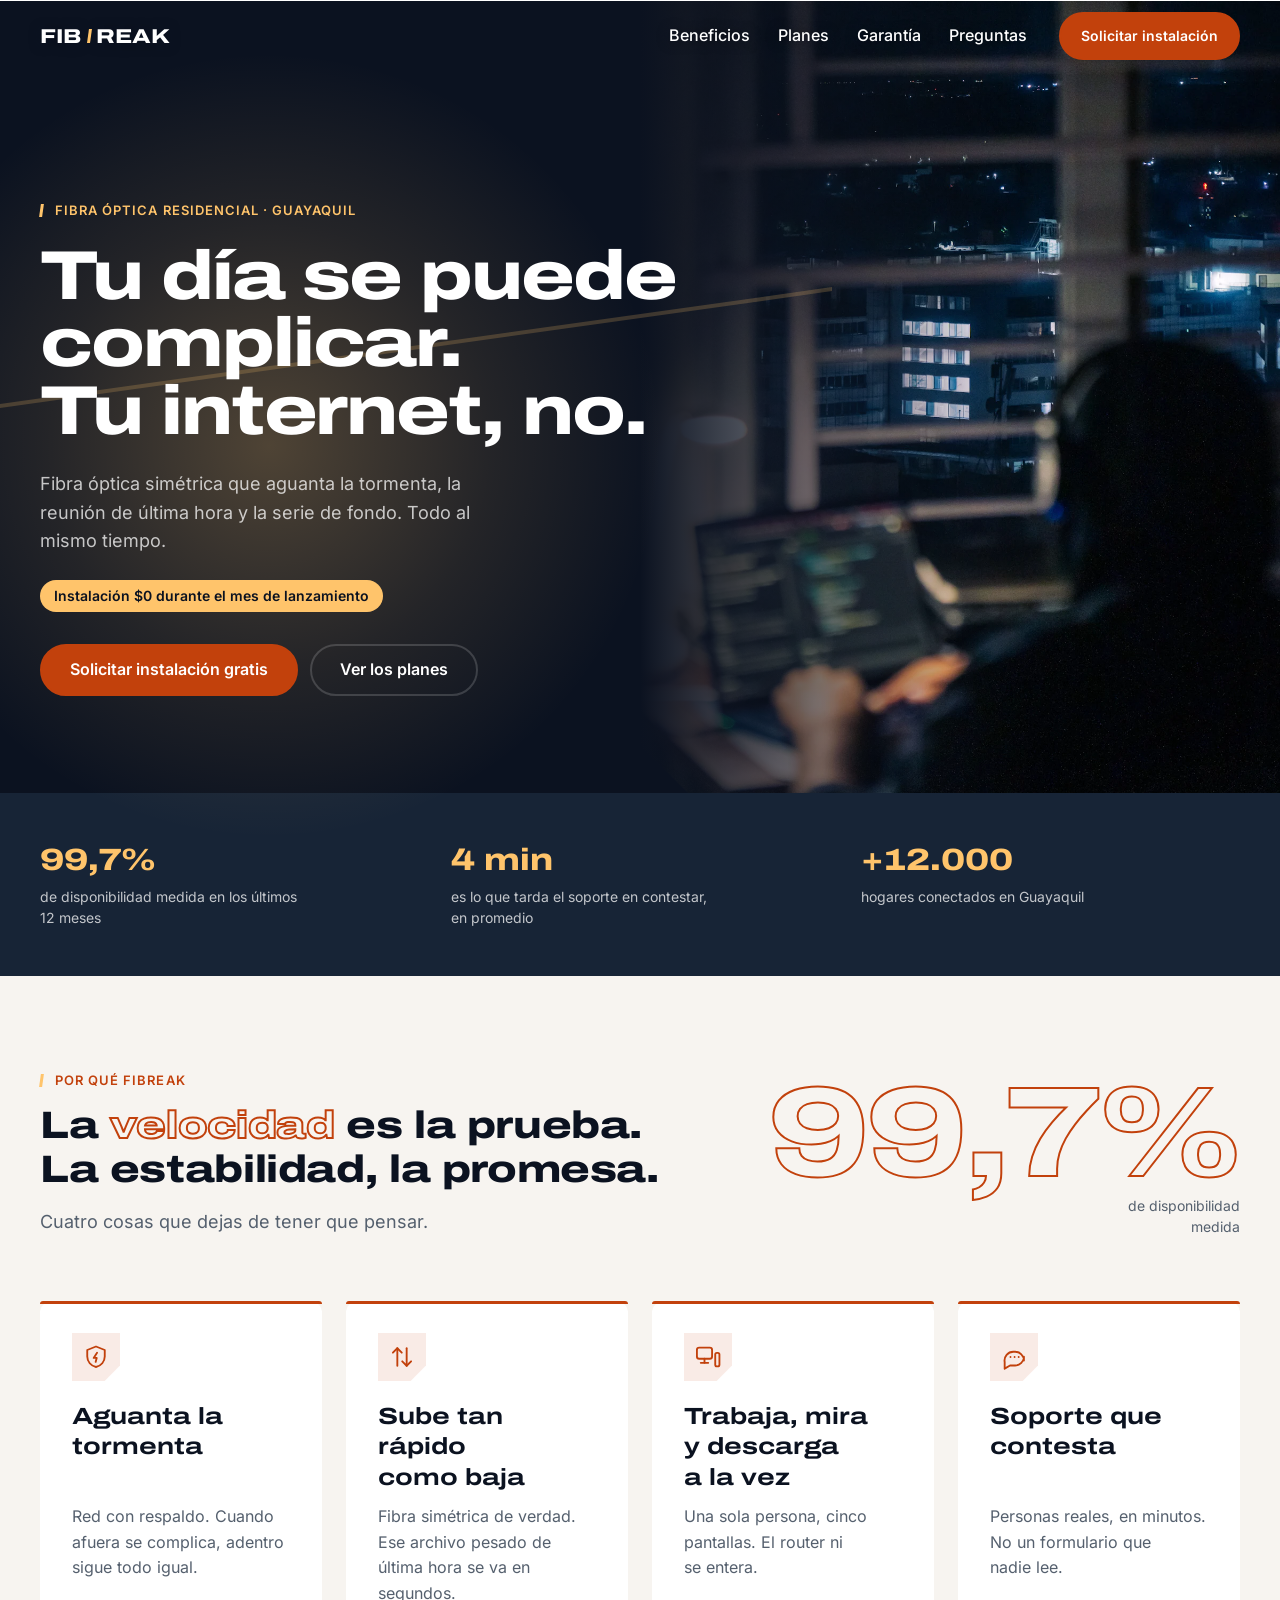
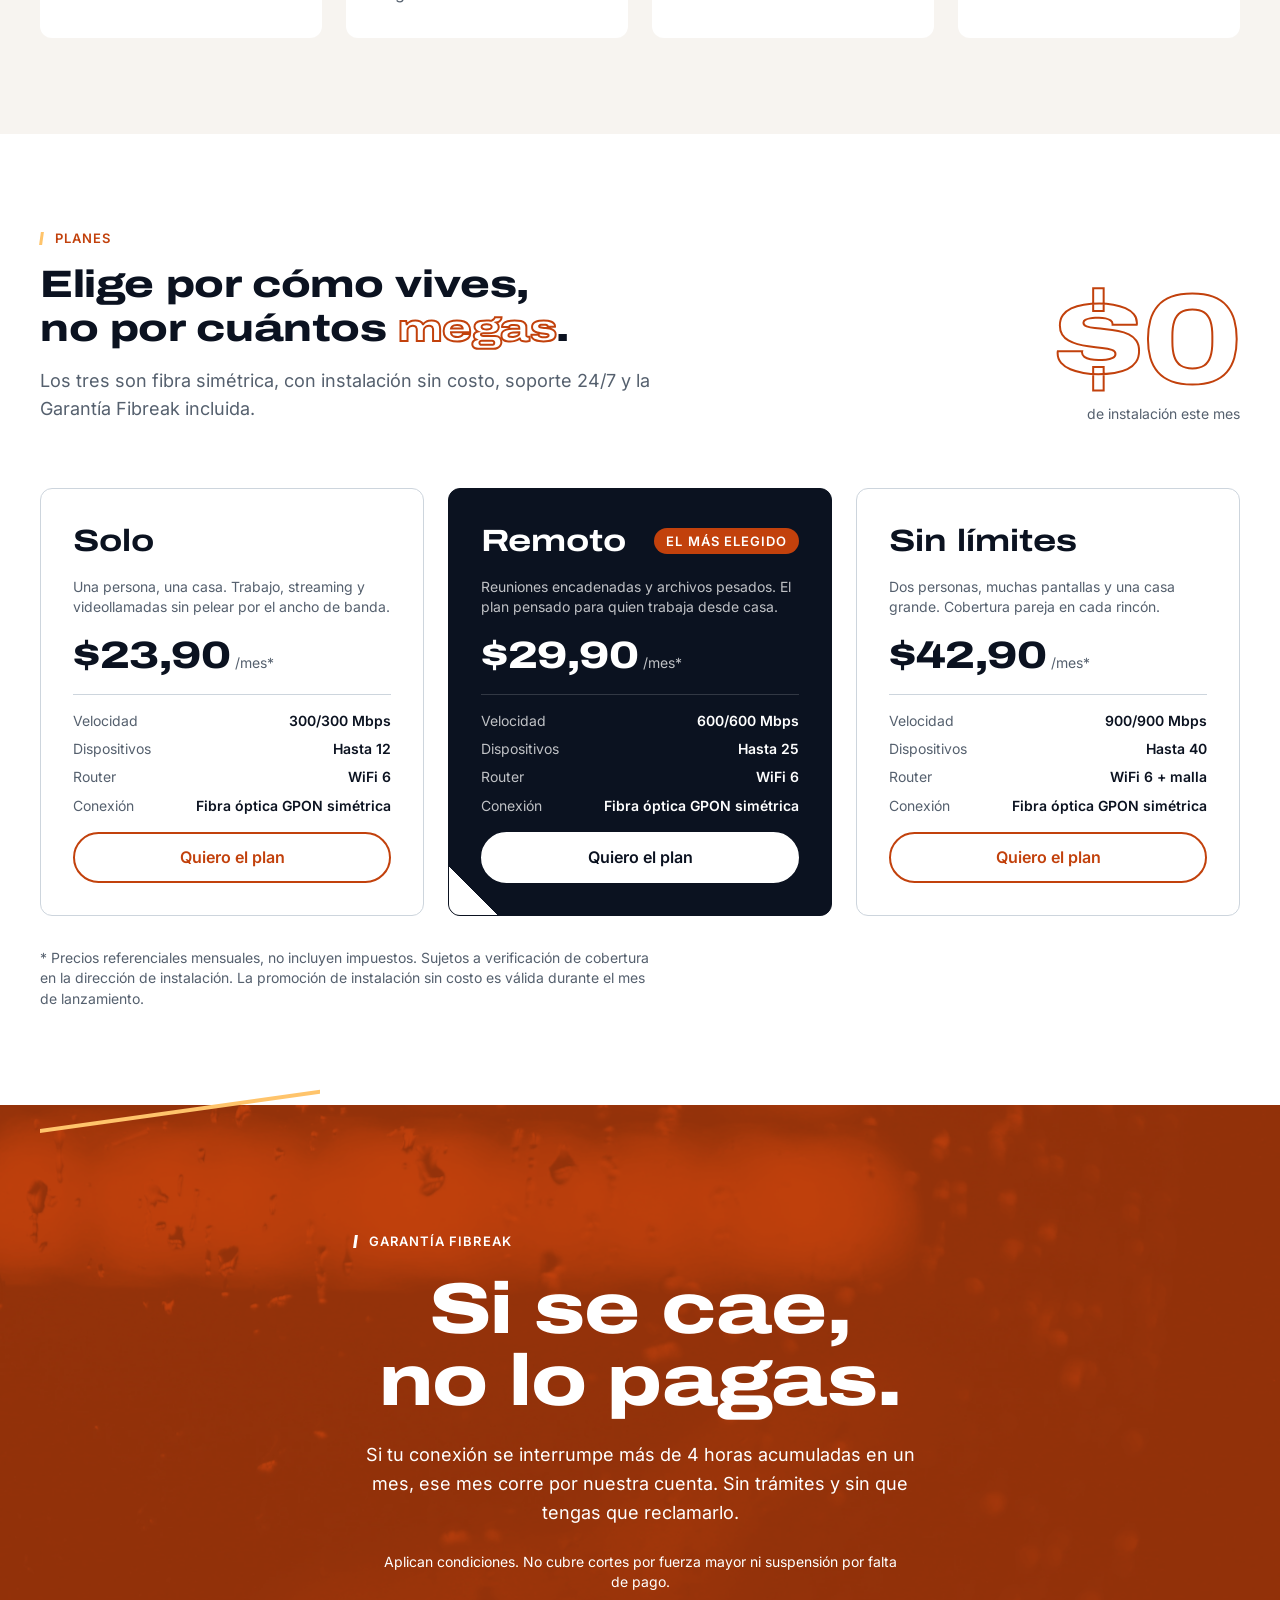
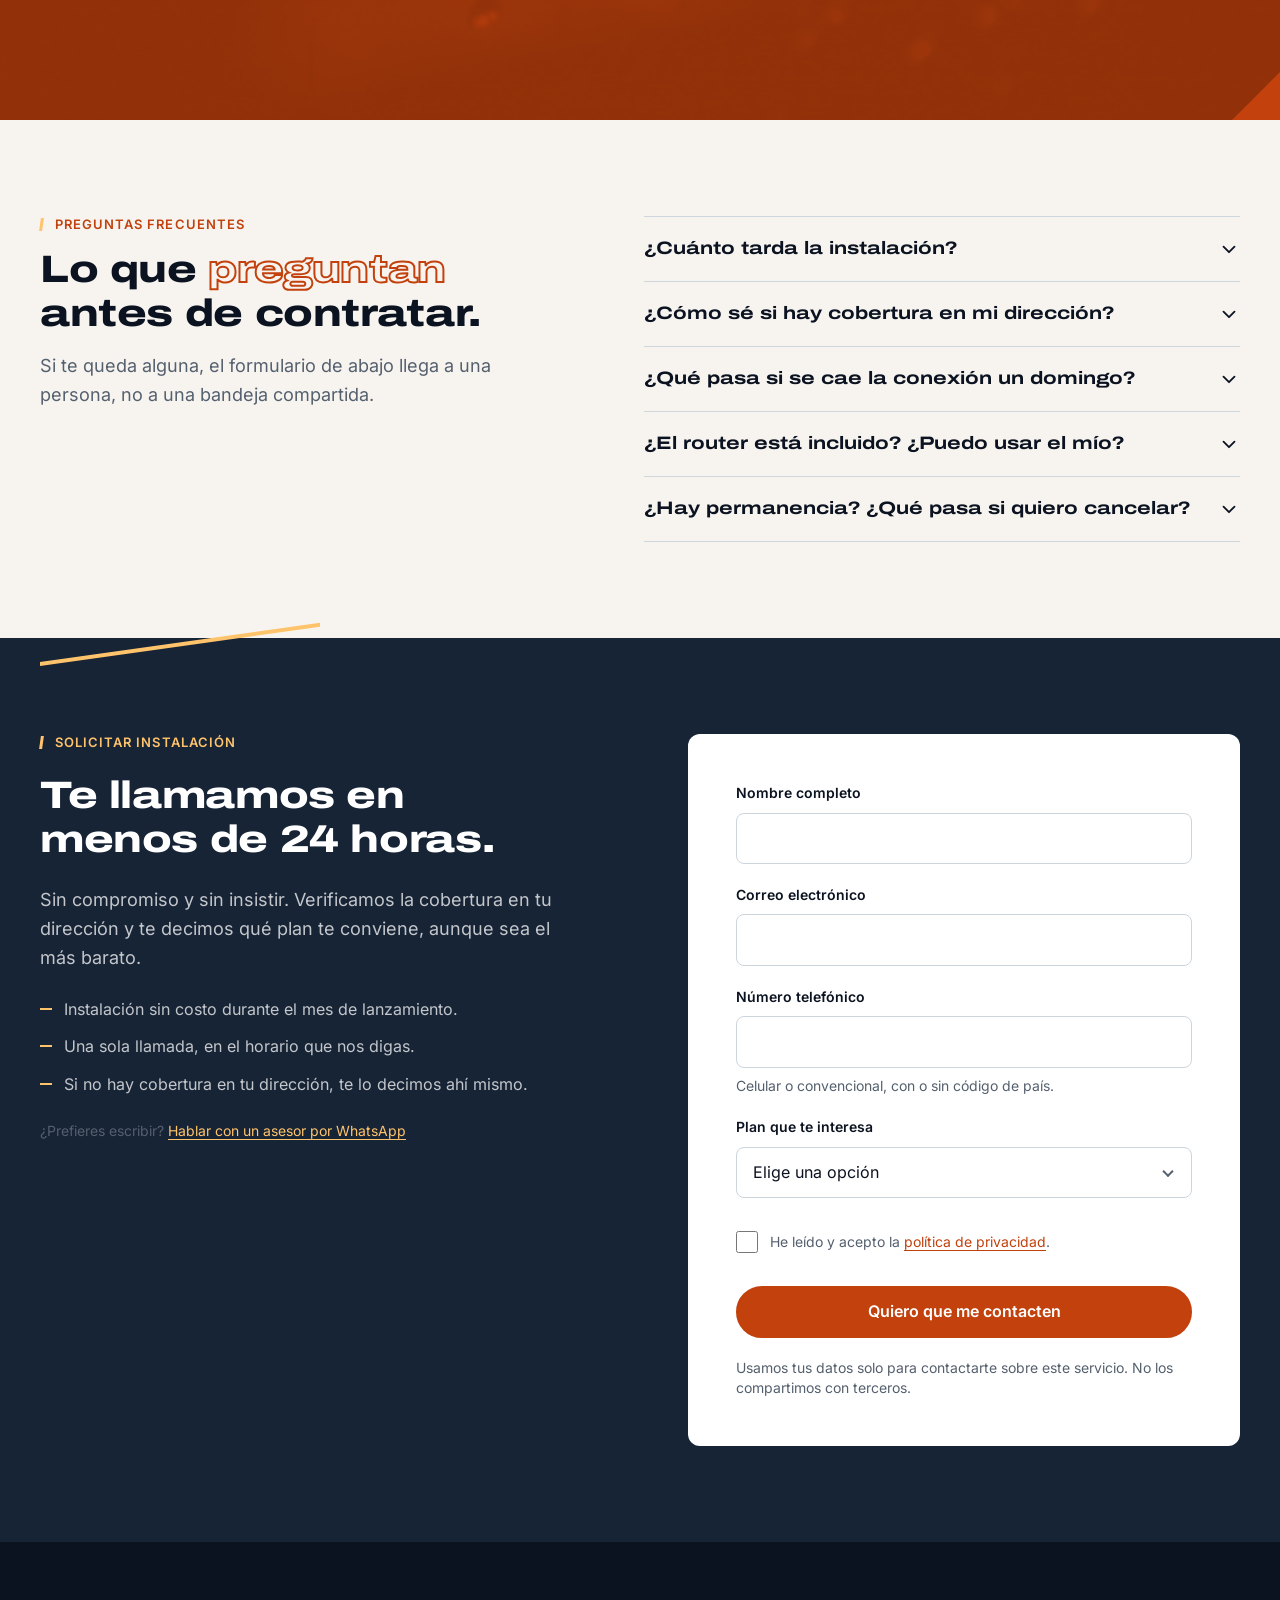
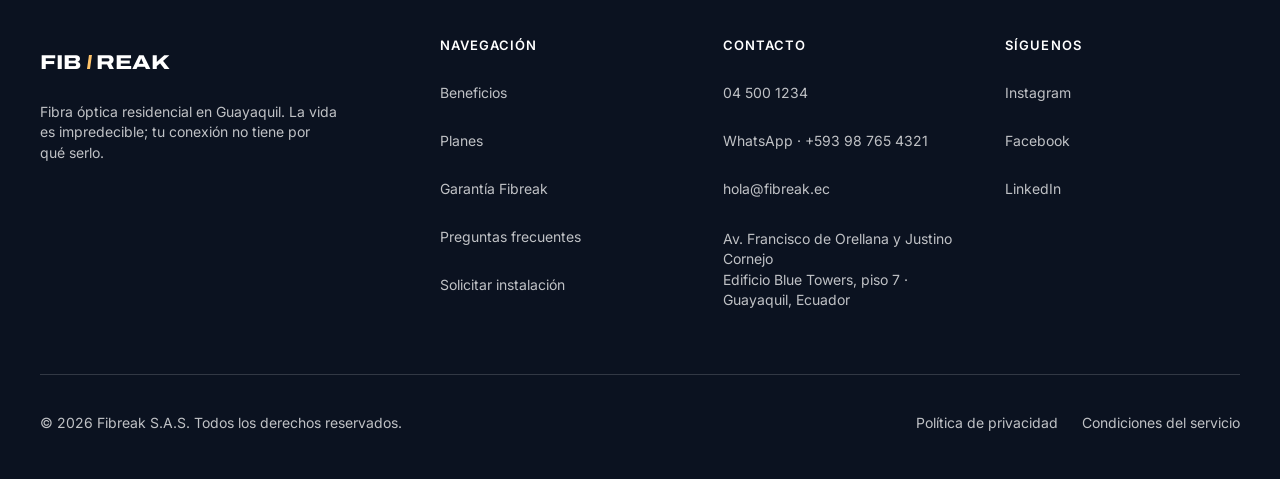
==== commit 457ed573: "feat: add campaign visual layer with fracture device and orange guarantee band" ====
--- a/index.html
+++ b/index.html
@@ -58,12 +58,21 @@
              Se observa con IntersectionObserver, sin listener de scroll. -->
         <div class="header-sentinel" aria-hidden="true"></div>
 
+      <figure class="hero__media">
+        <picture>
+          <source srcset="assets/img/hero-noche.webp" type="image/webp">
+          <img src="assets/img/hero-noche.jpg"
+               width="1200" height="1500" fetchpriority="high" decoding="async"
+               alt="Persona con auriculares trabajando de noche frente a su laptop, junto a una lámpara encendida y una ventana con la ciudad al fondo.">
+        </picture>
+      </figure>
+
       <div class="container hero__inner">
 
         <div class="hero__content">
           <p class="eyebrow">Fibra óptica residencial · Guayaquil</p>
 
-          <h1 id="hero-titulo">Tu día se puede complicar.<br>Tu internet, no.</h1>
+          <h1 class="hero__title" id="hero-titulo">Tu día se puede complicar.<br>Tu internet, no.</h1>
 
           <p class="lead hero__lead">
             Fibra óptica simétrica que aguanta la tormenta, la reunión de última
@@ -78,15 +87,6 @@
           </div>
         </div>
 
-        <figure class="hero__media">
-          <picture>
-            <source srcset="assets/img/hero-noche.webp" type="image/webp">
-            <img src="assets/img/hero-noche.jpg"
-                 width="1200" height="1500" fetchpriority="high" decoding="async"
-                 alt="Persona con auriculares trabajando de noche frente a su laptop, junto a una lámpara encendida y una ventana con la ciudad al fondo.">
-          </picture>
-        </figure>
-
       </div>
     </section>
 
@@ -94,17 +94,17 @@
     <section class="metrics band-dark" aria-labelledby="metrics-titulo">
       <h2 class="visually-hidden" id="metrics-titulo">Fibreak en números</h2>
       <div class="container">
-        <ul class="metrics__list">
+        <ul class="metrics__list" data-reveal>
         <li class="metric">
-          <span class="metric__value">99,7%</span>
+          <span class="metric__value"><span class="visually-hidden">99,7%</span><span aria-hidden="true" data-counter>99,7%</span></span>
           <span class="metric__label">de disponibilidad medida en los últimos 12 meses</span>
         </li>
         <li class="metric">
-          <span class="metric__value">4 min</span>
+          <span class="metric__value"><span class="visually-hidden">4 min</span><span aria-hidden="true" data-counter>4 min</span></span>
           <span class="metric__label">es lo que tarda el soporte en contestar, en promedio</span>
         </li>
         <li class="metric">
-          <span class="metric__value">+12.000</span>
+          <span class="metric__value"><span class="visually-hidden">+12.000</span><span aria-hidden="true" data-counter>+12.000</span></span>
           <span class="metric__label">hogares conectados en Guayaquil</span>
         </li>
         </ul>
@@ -117,12 +117,22 @@
       <div class="container">
 
         <div class="section-head">
-          <p class="eyebrow">Por qué Fibreak</p>
-          <h2 id="beneficios-titulo">La velocidad es la prueba. La estabilidad, la promesa.</h2>
-          <p class="lead">Cuatro cosas que dejas de tener que pensar.</p>
-        </div>
-
-        <ul class="benefits">
+          <div class="section-head__text">
+            <p class="eyebrow">Por qué Fibreak</p>
+            <h2 id="beneficios-titulo">La <span class="text-outline">velocidad</span> es la prueba. La estabilidad, la promesa.</h2>
+            <p class="lead">Cuatro cosas que dejas de tener que pensar.</p>
+          </div>
+
+          <!-- Cifra decorativa: repite un dato que ya está en la franja de
+               métricas, así que se oculta a lectores de pantalla para no
+               anunciarlo dos veces. -->
+          <p class="section-head__figure" aria-hidden="true">
+            <span class="section-head__number">99,7%</span>
+            <span class="section-head__label">de disponibilidad medida</span>
+          </p>
+        </div>
+
+        <ul class="benefits" data-reveal>
 
           <li class="benefit-card">
             <svg class="benefit-card__icon" viewBox="0 0 24 24" aria-hidden="true" focusable="false">
@@ -174,15 +184,22 @@
       <div class="container">
 
         <div class="section-head">
-          <p class="eyebrow">Planes</p>
-          <h2 id="planes-titulo">Elige por cómo vives, no por cuántos megas.</h2>
-          <p class="lead">
-            Los tres son fibra simétrica, con instalación sin costo, soporte
-            24/7 y la Garantía Fibreak incluida.
+          <div class="section-head__text">
+            <p class="eyebrow">Planes</p>
+            <h2 id="planes-titulo">Elige por cómo vives, no por cuántos <span class="text-outline">megas</span>.</h2>
+            <p class="lead">
+              Los tres son fibra simétrica, con instalación sin costo, soporte
+              24/7 y la Garantía Fibreak incluida.
+            </p>
+          </div>
+
+          <p class="section-head__figure" aria-hidden="true">
+            <span class="section-head__number">$0</span>
+            <span class="section-head__label">de instalación este mes</span>
           </p>
         </div>
 
-        <ul class="plans">
+        <ul class="plans" data-reveal>
           <li class="plan-card">
             <div class="plan-card__head">
               <h3 class="plan-card__name">Solo</h3>
@@ -300,7 +317,7 @@
          certificaciones genéricas, una promesa con dinero de por medio.
          La foto es decorativa: alt vacío para que un lector de pantalla
          no la anuncie. -->
-    <section class="guarantee band-dark" id="garantia" aria-labelledby="garantia-titulo">
+    <section class="guarantee fracture-top" id="garantia" aria-labelledby="garantia-titulo">
 
       <picture class="guarantee__bg">
         <source srcset="assets/img/lluvia-ventana.webp" type="image/webp">
@@ -337,12 +354,14 @@
       <div class="container faq">
 
         <div class="section-head faq__head">
-          <p class="eyebrow">Preguntas frecuentes</p>
-          <h2 id="preguntas-titulo">Lo que preguntan antes de contratar.</h2>
-          <p class="lead">
-            Si te queda alguna, el formulario de abajo llega a una persona,
-            no a una bandeja compartida.
-          </p>
+          <div class="section-head__text">
+            <p class="eyebrow">Preguntas frecuentes</p>
+            <h2 id="preguntas-titulo">Lo que <span class="text-outline">preguntan</span> antes de contratar.</h2>
+            <p class="lead">
+              Si te queda alguna, el formulario de abajo llega a una persona,
+              no a una bandeja compartida.
+            </p>
+          </div>
         </div>
 
         <div class="faq__body">
@@ -443,7 +462,7 @@
          Validación propia (novalidate + preventDefault), no la nativa:
          el brief pide controlar el texto y el estilo de cada mensaje,
          y la presentación nativa varía entre navegadores. -->
-    <section class="section contact band-dark" id="contacto" aria-labelledby="contacto-titulo">
+    <section class="section contact band-dark fracture-top" id="contacto" aria-labelledby="contacto-titulo">
       <div class="container contact__inner">
 
         <div class="contact__pitch">
--- a/css/tokens.css
+++ b/css/tokens.css
@@ -135,6 +135,16 @@
   --space-6xl: 96px;
   --space-7xl: 128px;
 
+  /* ══ LA FRACTURA ═════════════════════════════════════════
+     El dispositivo visual de la marca: un corte diagonal que
+     deriva del *break* del nombre y se repite en todas las
+     secciones. El ángulo es siempre el mismo y siempre en la
+     misma dirección — un ángulo inconsistente se lee como
+     error, no como sistema. */
+  --fracture-angle: 8deg;
+  --fracture-width: 4px;
+  --fracture-cut: 48px;
+
   /* ══ FORMA ═══════════════════════════════════════════════ */
   --radius-sm:    8px;    /* inputs                */
   --radius-card: 12px;    /* tarjetas              */
--- a/css/base.css
+++ b/css/base.css
@@ -42,8 +42,15 @@
   font-weight: var(--weight-regular);
   -webkit-font-smoothing: antialiased;
   text-rendering: optimizeLegibility;
-  /* Sin scroll horizontal en ningún ancho: requisito de la prueba */
-  overflow-x: hidden;
+}
+
+/* El recorte horizontal se hace por sección, nunca en body ni html:
+   ahí rompería el `position: sticky` del header. Cada banda que puede
+   desbordar (por una diagonal o una imagen a sangre) se recorta sola. */
+.hero,
+.guarantee,
+.section {
+  overflow-x: clip;
 }
 
 /* El atributo `hidden` tiene que ganar a cualquier `display` puesto
@@ -176,10 +183,23 @@
   background-color: var(--color-canvas-soft);
 }
 
-/* Encabezado de sección reutilizable. */
+/* Encabezado de sección reutilizable. Dos columnas: el texto a la
+   izquierda y una cifra grande a la derecha, que ocupa el hueco que
+   antes quedaba vacío y de paso refuerza un dato de confianza. */
 .section-head {
+  display: grid;
+  grid-template-columns: 1fr auto;
+  align-items: end;
+  gap: var(--space-5xl);
+  margin-bottom: var(--space-5xl);
+}
+
+.section-head__text {
   max-width: 62ch;
-  margin-bottom: var(--space-5xl);
+}
+
+.section-head__text > * + * {
+  margin-top: var(--space-lg);
 }
 
 .section-head--center {
@@ -187,14 +207,71 @@
   text-align: center;
 }
 
-.section-head > * + * {
-  margin-top: var(--space-lg);
+/* Cifra decorativa en outline. El número no tiene que ser legible como
+   texto —es una forma—, pero su etiqueta sí, y por eso va en sólido. */
+.section-head__figure {
+  display: flex;
+  flex-direction: column;
+  align-items: flex-end;
+  gap: var(--space-sm);
+  margin: 0;
+  text-align: right;
+}
+
+.section-head__number {
+  font-family: var(--font-display);
+  font-size: clamp(4rem, 10vw, 8.75rem);
+  font-weight: var(--weight-black);
+  line-height: .85;
+  letter-spacing: -.02em;
+}
+
+.section-head__label {
+  max-width: 18ch;
+  font-size: var(--text-caption);
+  line-height: var(--leading-caption);
+  color: var(--color-ink-body);
+}
+
+/* Recurso tipográfico de campaña. Regla estricta: una sola palabra por
+   titular. El contraste entre hueco y lleno es lo que hace el trabajo;
+   repetido en cada palabra deja de ser recurso y pasa a ser ruido. */
+.text-outline,
+.section-head__number {
+  -webkit-text-stroke: 2px var(--color-primary);
+  color: transparent;
+}
+
+/* Fallback obligatorio: `-webkit-text-stroke` no es estándar. Sin este
+   bloque, un navegador sin soporte pinta el texto transparente sobre
+   el fondo y la palabra desaparece. */
+@supports not (-webkit-text-stroke: 1px red) {
+  .text-outline,
+  .section-head__number {
+    color: var(--color-primary);
+  }
+}
+
+@media (max-width: 900px) {
+  .section-head {
+    grid-template-columns: 1fr;
+  }
+
+  /* Fuera en móvil: a ese ancho la cifra compite con el titular en vez
+     de acompañarlo. */
+  .section-head__figure {
+    display: none;
+  }
 }
 
 /* ── Utilidades ─────────────────────────────────────────── */
 
+/* Cada eyebrow lleva la fractura a su escala más pequeña: una barra
+   inclinada en el mismo ángulo que el resto del sistema. Es el gesto
+   que aparece en todas las secciones y las cose en una sola pieza. */
 .eyebrow {
-  display: block;
+  display: flex;
+  align-items: center;
   font-family: var(--font-body);
   font-size: var(--text-eyebrow);
   font-weight: var(--weight-semibold);
@@ -204,8 +281,23 @@
   color: var(--color-primary);
 }
 
+.eyebrow::before {
+  content: "";
+  flex: none;
+  width: 3px;
+  height: 1em;
+  margin-right: var(--space-md);
+  background-color: var(--color-glow);
+  transform: skewX(calc(var(--fracture-angle) * -1));
+}
+
 .band-dark .eyebrow {
   color: var(--color-glow);
+}
+
+/* Sobre la banda naranja el ámbar pierde contraste como acento. */
+.guarantee .eyebrow::before {
+  background-color: var(--color-on-primary);
 }
 
 .lead {
--- a/css/components.css
+++ b/css/components.css
@@ -38,9 +38,9 @@
   position: absolute;
   left: 0;
   top: 50%;
-  width: 2px;
+  width: 3px;
   height: 0.7em;
-  transform: translateY(-50%);
+  transform: translateY(-50%) skewX(calc(var(--fracture-angle) * -1));
   background-color: var(--color-glow);
 }
 
@@ -275,18 +275,43 @@
    reacciona al hover: sin sombras difusas, según el sistema. */
 
 .benefit-card {
+  position: relative;
   display: flex;
   flex-direction: column;
   gap: var(--space-md);
   padding: var(--space-3xl);
   background-color: var(--color-canvas);
-  border: 1px solid var(--color-mute);
+  border: 0;
   border-radius: var(--radius-card);
-  transition: border-color var(--duration-fast) var(--ease);
+  transition: transform var(--duration-base) var(--ease);
+}
+
+/* El borde gris de contorno se sustituye por una barra superior en el
+   color de marca: la tarjeta se despega del fondo crema y el naranja
+   gana presencia sin añadir ningún color nuevo.
+
+   La barra es un pseudoelemento absoluto y no un `border-top`: al
+   crecer en hover, un borde real desplazaría el contenido 2px hacia
+   abajo. Absoluto tampoco cuenta como ítem de grid, así que no
+   interfiere con el `subgrid` de la tarjeta. */
+.benefit-card::before {
+  content: "";
+  position: absolute;
+  top: 0;
+  left: 0;
+  right: 0;
+  height: 3px;
+  background-color: var(--color-primary);
+  border-radius: var(--radius-card) var(--radius-card) 0 0;
+  transition: height var(--duration-base) var(--ease);
 }
 
 .benefit-card:hover {
-  border-color: var(--color-primary);
+  transform: translateY(-4px);
+}
+
+.benefit-card:hover::before {
+  height: 5px;
 }
 
 /* Cuando el navegador soporta subgrid, las tres filas de la tarjeta
@@ -302,12 +327,21 @@
 }
 
 /* Los iconos se dibujan con trazo, no con relleno: heredan el
-   color y mantienen el grosor coherente con la tipografía. */
+   color y mantienen el grosor coherente con la tipografía.
+
+   A 32px sin fondo leían como plantilla de SaaS. Ahora van sobre un
+   cuadrado del color de marca al 10 % con el corte de la fractura,
+   que es el mismo gesto del wordmark a escala de componente. */
 .benefit-card__icon {
-  width: 32px;
-  height: 32px;
+  box-sizing: content-box;
+  width: 28px;
+  height: 28px;
+  padding: 10px;
   margin-bottom: var(--space-sm);
   color: var(--color-primary);
+  background-color: rgba(194, 65, 12, .1);
+  background-color: color-mix(in srgb, var(--color-primary) 10%, transparent);
+  clip-path: polygon(0 0, 100% 0, 100% 68%, 68% 100%, 0 100%);
   fill: none;
   stroke: currentColor;
   stroke-width: 1.6;
@@ -369,9 +403,31 @@
 }
 
 .plan-card--featured {
+  position: relative;
+  overflow: hidden;
   background-color: var(--color-ink);
   border-color: var(--color-ink);
   color: var(--color-on-dark-body);
+}
+
+/* La fractura de la tarjeta destacada, en la esquina inferior
+   izquierda. Se dibuja con un triángulo del color de la banda en vez
+   de recortar la tarjeta con clip-path: un clip-path en la tarjeta
+   recortaría también el anillo de foco del botón que lleva dentro
+   (guardarraíl §7.5 del documento de campaña). */
+.plan-card--featured::after {
+  content: "";
+  position: absolute;
+  left: 0;
+  bottom: 0;
+  width: var(--fracture-cut);
+  height: var(--fracture-cut);
+  background: linear-gradient(
+    to bottom left,
+    transparent 50%,
+    var(--color-canvas) 50%
+  );
+  pointer-events: none;
 }
 
 .plan-card--featured .plan-card__name,
@@ -753,3 +809,32 @@
   line-height: var(--leading-caption);
   color: var(--color-ink-body);
 }
+
+/* ── Entrada por scroll ───────────────────────────────────
+   El estado por defecto es VISIBLE. Es el JavaScript el que añade
+   `is-reveal-hidden` justo antes de observar el elemento, de modo
+   que si el script falla o el observer no existe, el contenido se
+   ve igualmente. Ocultar por CSS y depender de JS para mostrar es
+   un fallo de accesibilidad grave, no un efecto. */
+
+.is-reveal-hidden {
+  opacity: 0;
+  transform: translateY(16px);
+}
+
+.is-reveal-visible {
+  opacity: 1;
+  transform: none;
+  transition: opacity var(--duration-slow) var(--ease),
+              transform var(--duration-slow) var(--ease);
+  transition-delay: var(--reveal-delay, 0ms);
+}
+
+@media (prefers-reduced-motion: reduce) {
+  .is-reveal-hidden,
+  .is-reveal-visible {
+    opacity: 1 !important;
+    transform: none !important;
+    transition: none !important;
+  }
+}
--- a/css/sections.css
+++ b/css/sections.css
@@ -16,14 +16,17 @@
   height: 1px;
 }
 
+/* Sobre el hero el header es totalmente transparente: el fondo
+   translúcido con blur se leía como una barra gris lavada encima de la
+   foto, más parecida a un fallo de render que a una decisión. Al
+   scrollear pasa a sólido, y la detección sigue haciéndola el
+   IntersectionObserver sobre el centinela. */
 .site-header {
   position: sticky;
   top: 0;
   z-index: var(--z-header);
-  background-color: rgba(11, 18, 32, .72);
-  backdrop-filter: blur(12px);
-  -webkit-backdrop-filter: blur(12px);
-  border-bottom: 1px solid var(--color-on-dark-mute);
+  background-color: transparent;
+  border-bottom: 1px solid transparent;
   transition: background-color var(--duration-base) var(--ease),
               border-color var(--duration-base) var(--ease),
               box-shadow var(--duration-base) var(--ease);
@@ -42,6 +45,21 @@
 .site-header .site-nav__link,
 .site-header .nav-toggle {
   color: var(--color-on-dark);
+  /* El header transparente flota sobre la foto: una sombra mínima
+     sostiene el blanco en las zonas claras de la imagen. */
+  text-shadow: 0 1px 12px rgba(11, 18, 32, .55);
+}
+
+.site-header.is-scrolled .wordmark,
+.site-header.is-menu-open .wordmark,
+.site-header--solid .wordmark,
+.site-header.is-scrolled .site-nav__link,
+.site-header.is-menu-open .site-nav__link,
+.site-header--solid .site-nav__link,
+.site-header.is-scrolled .nav-toggle,
+.site-header.is-menu-open .nav-toggle,
+.site-header--solid .nav-toggle {
+  text-shadow: none;
 }
 
 .site-header .nav-toggle {
@@ -166,44 +184,145 @@
 }
 
 /* ── Hero ─────────────────────────────────────────────────
-   Dos columnas en desktop, una en móvil. El halo cálido es un
-   pseudoelemento: la lámpara encendida del concepto, sin peso
-   de imagen adicional. */
-
+   La imagen ya no es una tarjeta flotando en una columna: ocupa la
+   mitad derecha a sangre, tocando el borde superior y el derecho de
+   la ventana, y se funde con la banda oscura mediante un degradado.
+
+   El texto vive en la primera columna de un grid de dos mitades
+   dentro del contenedor centrado. Como el contenedor está centrado,
+   su punto medio coincide siempre con el 50 % del viewport: el texto
+   termina justo donde empieza la imagen, en cualquier ancho. */
+
+/* El hero sube por debajo del header y compensa con padding: para que
+   el header pueda ser transparente, la banda oscura tiene que empezar
+   en el borde superior de la ventana. Si el header ocupase su hueco en
+   el flujo, dejaría ver el fondo blanco del documento detrás. */
 .hero {
   position: relative;
-  overflow: hidden;
-  padding-block: var(--space-6xl) var(--space-5xl);
-}
-
-/* El halo cubre toda la banda y su última parada es transparente al
-   100%: si el degradado se apagara antes del borde de la caja, se
-   vería el corte del pseudoelemento como una línea vertical. */
+  isolation: isolate;
+  display: flex;
+  align-items: center;
+  min-height: 88vh;
+  margin-top: calc(var(--header-height) * -1);
+  padding-block: calc(var(--header-height) + var(--space-6xl)) var(--space-5xl);
+}
+
+/* El halo de la lámpara. Sube de .16 a .28 de opacidad: al valor
+   anterior no se percibía y el concepto no llegaba a leerse. */
 .hero::before {
   content: "";
   position: absolute;
+  left: -10%;
+  top: 6%;
+  width: 62%;
+  aspect-ratio: 1;
+  z-index: 1;
+  background: radial-gradient(circle,
+              rgba(255, 196, 107, .28) 0%,
+              rgba(255, 196, 107, .10) 40%,
+              rgba(255, 196, 107, 0) 70%);
+  pointer-events: none;
+}
+
+/* La fractura de fondo: una diagonal ámbar tenue que cruza por
+   detrás del titular. Es el mismo gesto del wordmark, a otra escala. */
+.hero::after {
+  content: "";
+  position: absolute;
+  left: -5%;
+  top: 52%;
+  width: 70%;
+  height: var(--fracture-width);
+  z-index: 1;
+  background: var(--color-glow);
+  opacity: .2;
+  transform: skewY(calc(var(--fracture-angle) * -1));
+  transform-origin: left center;
+  pointer-events: none;
+}
+
+.hero__media {
+  position: absolute;
+  inset: 0 0 0 50%;
+  z-index: 0;
+  margin: 0;
+  overflow: hidden;
+}
+
+.hero__media picture {
+  display: block;
+  width: 100%;
+  height: 100%;
+}
+
+/* Sin border-radius: el corte de fractura sustituye a la esquina
+   redondeada, y la imagen llega a sangre por arriba y por la derecha. */
+.hero__media img {
+  width: 100%;
+  height: 100%;
+  object-fit: cover;
+  object-position: center 40%;
+  border-radius: 0;
+  clip-path: polygon(
+    0 0,
+    100% 0,
+    100% 100%,
+    var(--fracture-cut) 100%,
+    0 calc(100% - var(--fracture-cut))
+  );
+}
+
+/* Degradado de fusión: la foto entra en la banda oscura en lugar de
+   cortarse contra ella con un borde recto. */
+.hero__media::after {
+  content: "";
+  position: absolute;
   inset: 0;
-  background: radial-gradient(58% 62% at 20% 42%,
-              rgba(255, 196, 107, .16) 0%,
-              rgba(255, 196, 107, .05) 45%,
-              rgba(255, 196, 107, 0) 100%);
+  background: linear-gradient(90deg,
+              var(--color-ink) 0%,
+              rgba(11, 18, 32, .6) 25%,
+              rgba(11, 18, 32, 0) 60%);
   pointer-events: none;
 }
 
 .hero__inner {
   position: relative;
+  z-index: 2;
   display: grid;
-  grid-template-columns: minmax(0, 1.12fr) minmax(0, 0.88fr);
-  gap: var(--space-5xl);
-  align-items: center;
+  /* Algo más de la mitad para el texto: el degradado de fusión hace
+     que los primeros 180px de la imagen sean prácticamente ink, así
+     que el contenido puede invadirlos sin perder legibilidad. */
+  grid-template-columns: 1.2fr 0.8fr;
+  width: 100%;
+}
+
+.hero__content {
+  padding-right: var(--space-4xl);
 }
 
 .hero__content > * + * {
   margin-top: var(--space-2xl);
 }
 
+/* Escala de campaña, acotada por medición. El objetivo era 96px, pero
+   a ese tamaño el titular cae en SEIS líneas dentro de media columna
+   —Archivo Expanded es muy ancha— y empuja el CTA a 1023px, fuera del
+   fold incluso con 900px de alto. Es el fallo que `DECISIONES.md`
+   §3.6 anticipó al descartar el display gigante.
+
+   Medido a 1440px: 96px → 6 líneas, CTA a 1023px. 80px → 5 líneas,
+   CTA a 850px. 72px → 3 líneas, CTA a 735px, visible también en
+   portátiles de 768px de alto. El impacto de campaña lo aportan la
+   imagen a sangre, la banda naranja y la fractura; no hacía falta
+   pagarlo con el CTA. */
+.hero__title {
+  font-size: clamp(2.25rem, 5.4vw, 4.5rem);
+  line-height: .98;
+  letter-spacing: -.03em;
+}
+
 .hero__lead {
-  max-width: 46ch;
+  max-width: 42ch;
 }
 
 .hero__actions {
@@ -213,43 +332,63 @@
   margin-top: var(--space-3xl);
 }
 
-.hero__media {
-  margin: 0;
-}
-
-.hero__media img {
-  width: 100%;
-  aspect-ratio: 4 / 5;
-  object-fit: cover;
-  border-radius: var(--radius-card);
-}
-
-@media (max-width: 1024px) {
-  .hero__inner {
-    gap: var(--space-4xl);
-  }
-}
-
-@media (max-width: 768px) {
+/* Por debajo de 900px la imagen vuelve al flujo: el titular necesita
+   el ancho completo para no desbordar su columna. */
+@media (max-width: 900px) {
   .hero {
-    padding-block: var(--space-5xl) var(--space-4xl);
+    display: block;
+    min-height: 0;
+    padding-block: 0 var(--space-4xl);
+  }
+
+  /* En móvil la imagen es lo primero de la sección, así que ya cae
+     bajo el header sin necesidad de padding de compensación. */
+  .hero__media {
+    padding-top: 0;
+  }
+
+  .hero::before {
+    width: 100%;
+    top: 0;
+  }
+
+  .hero::after {
+    display: none;
+  }
+
+  .hero__media {
+    position: relative;
+    inset: auto;
+    height: 320px;
+  }
+
+  .hero__media img {
+    clip-path: polygon(
+      0 0,
+      100% 0,
+      100% 100%,
+      var(--fracture-cut) 100%,
+      0 calc(100% - var(--fracture-cut))
+    );
+  }
+
+  .hero__media::after {
+    background: linear-gradient(180deg,
+                rgba(11, 18, 32, 0) 40%,
+                var(--color-ink) 100%);
   }
 
   .hero__inner {
     grid-template-columns: 1fr;
-    gap: var(--space-4xl);
-  }
-
-  /* En móvil la imagen va debajo del texto y se recorta más
-     panorámica para no empujar el CTA fuera de pantalla. */
-  .hero__media {
-    order: 2;
-  }
-
-  .hero__media img {
-    aspect-ratio: 4 / 3;
-  }
-
+    margin-top: var(--space-4xl);
+  }
+
+  .hero__content {
+    padding-right: 0;
+  }
+}
+
+@media (max-width: 768px) {
   .hero__actions .btn {
     width: 100%;
   }
@@ -333,17 +472,30 @@
    de la página: se lee como una declaración, no como un bloque
    más de contenido. */
 
+/* La garantía es la única sección con la banda de color completo. La
+   escasez del recurso es lo que le da peso: es la afirmación central
+   de la marca, y recibe el tratamiento más audaz del sitio.
+
+   Rompe además la alternancia oscuro → crema → oscuro → crema, que
+   era lo que hacía que la página se leyera como "una más". */
 .guarantee {
   position: relative;
   isolation: isolate;
-  overflow: hidden;
+  background-color: var(--color-primary);
+  color: var(--color-on-primary);
   padding-block: var(--space-7xl);
 }
 
+/* La lluvia se conserva, pero ya no como fondo bajo un velo: ahora es
+   una textura multiplicada sobre el naranja. Aporta el grano de la
+   tormenta sin bajar el contraste del texto. */
 .guarantee__bg {
   position: absolute;
   inset: 0;
-  z-index: -2;
+  z-index: -1;
+  mix-blend-mode: multiply;
+  opacity: .25;
+  pointer-events: none;
 }
 
 .guarantee__bg img {
@@ -353,21 +505,8 @@
   object-position: center 35%;
 }
 
-/* Velo sobre la foto. Calibrado para que la lluvia siga leyéndose:
-   incluso sobre la zona más clara de la imagen, el blanco del texto
-   queda muy por encima del 4.5:1 exigido. */
-.guarantee::after {
-  content: "";
-  position: absolute;
-  inset: 0;
-  z-index: -1;
-  background: linear-gradient(180deg,
-              rgba(11, 18, 32, .70) 0%,
-              rgba(11, 18, 32, .86) 55%,
-              rgba(11, 18, 32, .92) 100%);
-}
-
 .guarantee__inner {
+  position: relative;
   max-width: 62ch;
   text-align: center;
 }
@@ -376,12 +515,34 @@
   margin-top: var(--space-2xl);
 }
 
+/* Sobre el naranja, el eyebrow ámbar perdería contraste: pasa a blanco. */
+.guarantee .eyebrow {
+  color: var(--color-on-primary);
+}
+
+/* Ya no es .band-dark: el color se declara aquí, no se hereda de una
+   banda oscura que esta sección dejó de ser. */
+.guarantee h2 {
+  font-size: clamp(2.5rem, 6vw, 4.5rem);
+  line-height: 1;
+  color: var(--color-on-primary);
+}
+
 .guarantee__body {
-  color: var(--color-on-dark);
-}
-
+  color: var(--color-on-primary);
+}
+
+/* Blanco puro y no un blanco al 82 %: sobre el naranja, el
+   semitransparente daba 3.98:1, por debajo del 4.5:1 que exige AA
+   para texto normal. La jerarquía la marca el tamaño, no la opacidad. */
 .guarantee__legal {
-  color: var(--color-on-dark-body);
+  color: var(--color-on-primary);
+}
+
+/* Guardarraíl §7.2: el anillo de foco naranja sería invisible sobre
+   fondo naranja. */
+.guarantee :focus-visible {
+  outline-color: var(--color-on-primary);
 }
 
 @media (max-width: 768px) {
@@ -698,3 +859,47 @@
 .legal__back {
   margin-top: var(--space-5xl);
 }
+
+
+/* ══ LA FRACTURA ══════════════════════════════════════════
+   El dispositivo de marca aplicado a las costuras entre bandas.
+   Un mismo ángulo, una misma dirección, seis apariciones. */
+
+/* Regla diagonal a todo el ancho, en el borde superior de la banda.
+   Va en un pseudoelemento y no en un <div>: es decoración pura y no
+   tiene por qué existir en el DOM. */
+.fracture-top {
+  position: relative;
+}
+
+/* Segmento corto y no una regla a todo el ancho: con 8° sobre 1200px
+   el desnivel es de unos 168px, y la diagonal se sale de la banda en
+   lugar de coserla. A 280px el desnivel baja a 39px, se lee entera y
+   el ángulo sigue siendo el mismo del resto del sistema.
+
+   Se alinea con el borde izquierdo del contenido, no con el de la
+   ventana, para que arranque donde arranca el texto. */
+.fracture-top::before {
+  content: "";
+  position: absolute;
+  top: var(--space-2xl);
+  left: max(var(--gutter), (100% - var(--content-max)) / 2);
+  width: 280px;
+  height: var(--fracture-width);
+  background-color: var(--color-glow);
+  transform: skewY(calc(var(--fracture-angle) * -1));
+  transform-origin: left center;
+  pointer-events: none;
+}
+
+/* Corte de fractura en la imagen de la garantía, esquina inferior
+   derecha — espejo del corte del hero, que va en la izquierda. */
+.guarantee__bg img {
+  clip-path: polygon(
+    0 0,
+    100% 0,
+    100% calc(100% - var(--fracture-cut)),
+    calc(100% - var(--fracture-cut)) 100%,
+    0 100%
+  );
+}
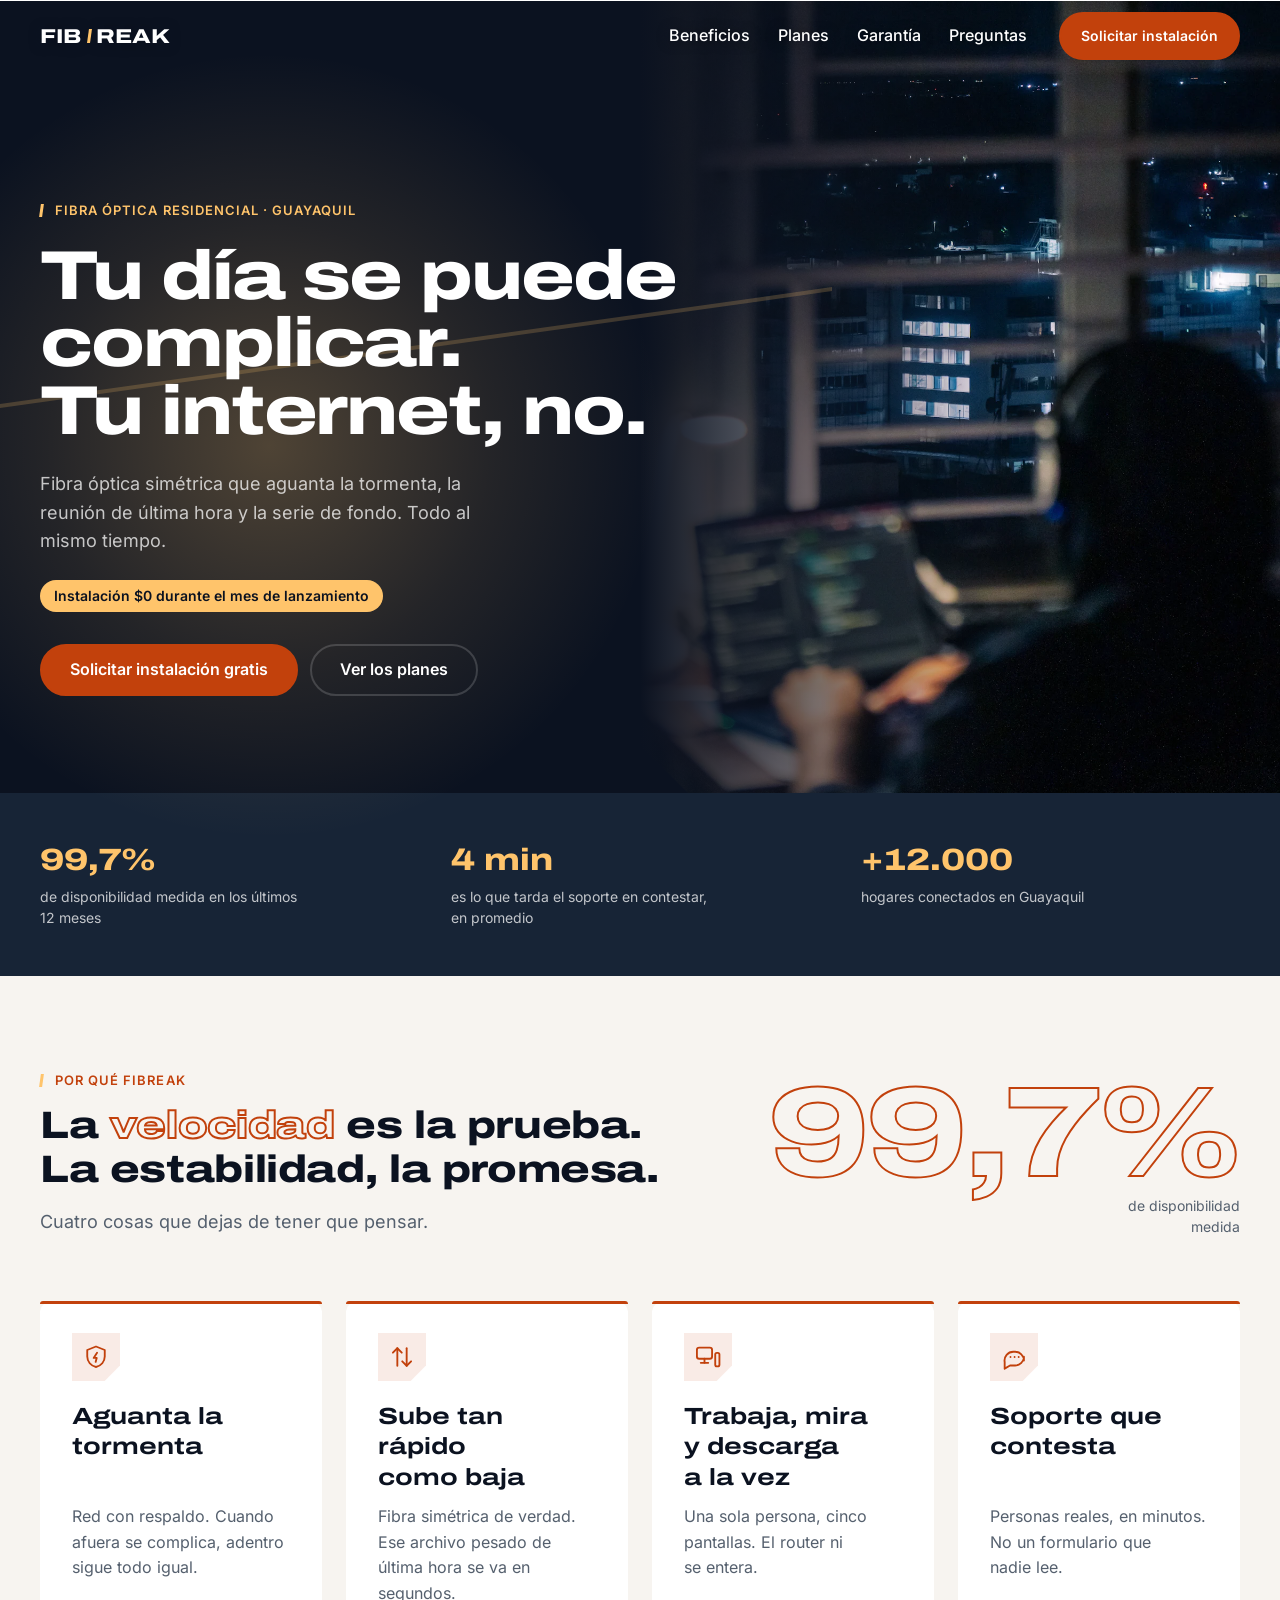
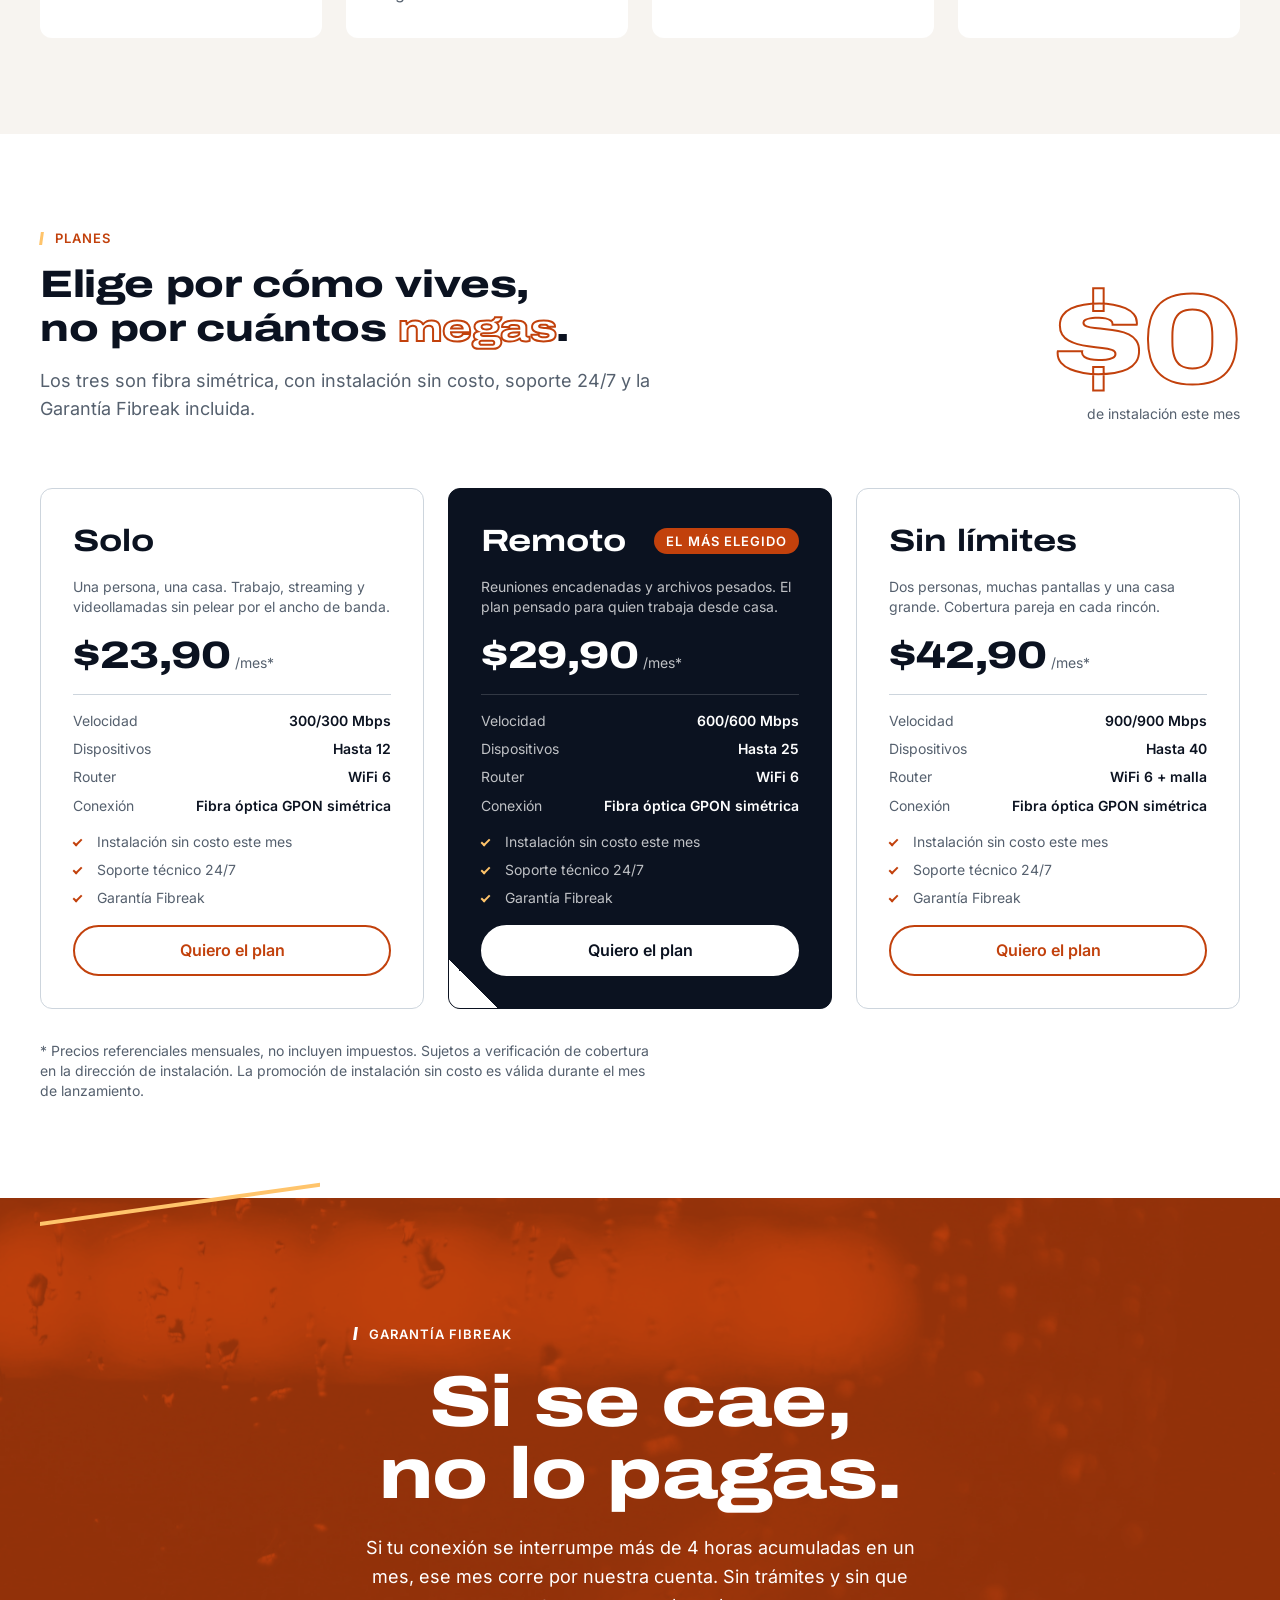
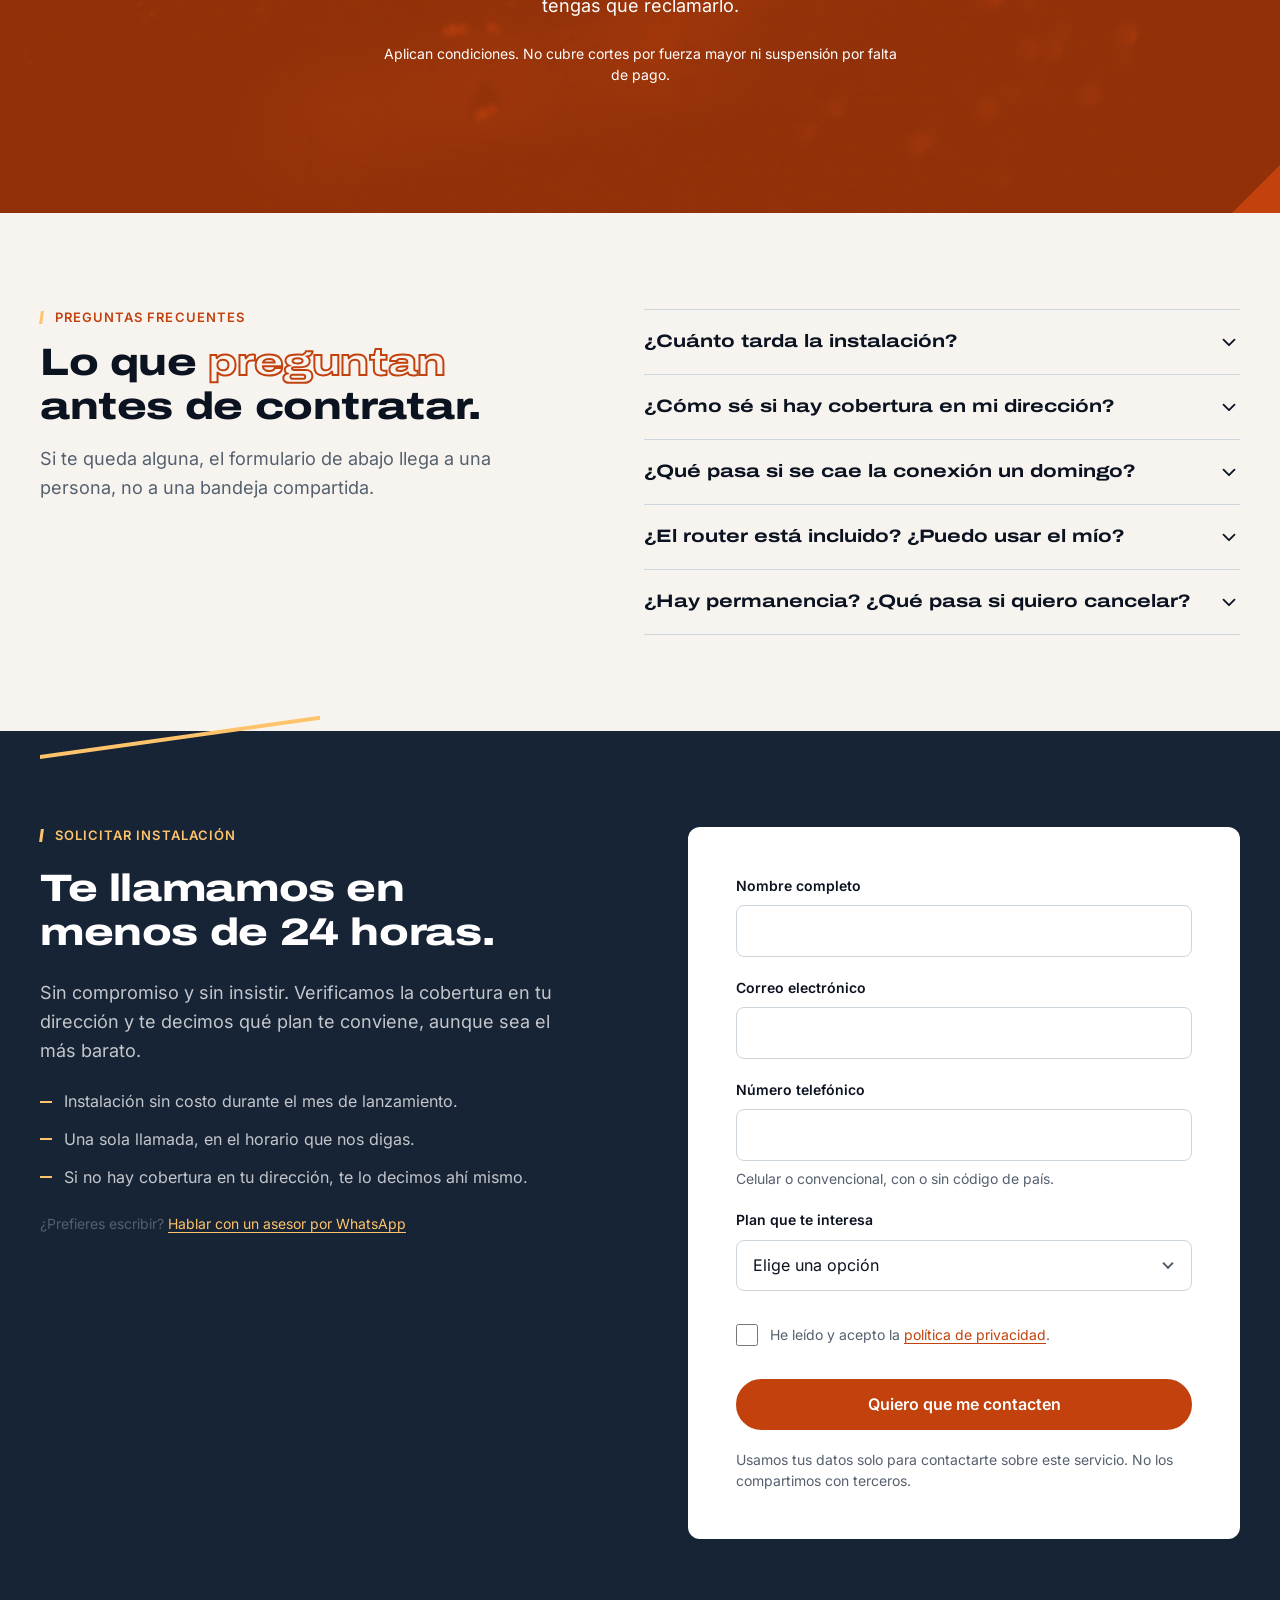
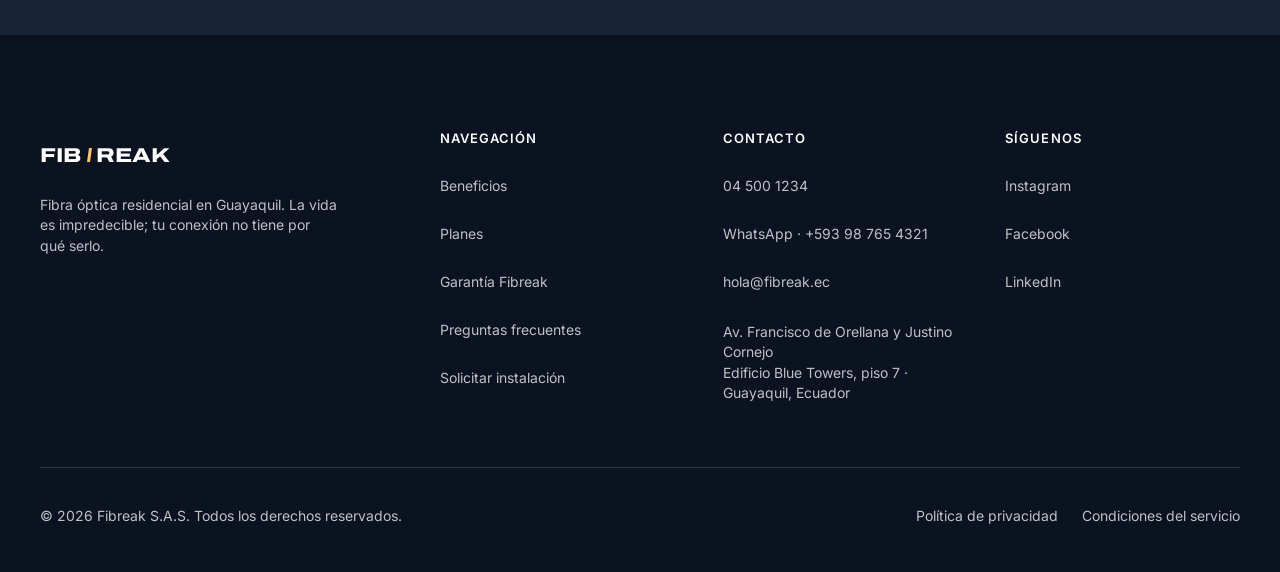
==== commit e78348ff: "fix: complete requirement 5.4 with plan inclusions and apply disabled state to form fields" ====
--- a/index.html
+++ b/index.html
@@ -230,6 +230,12 @@
               </div>
             </dl>
 
+
+            <ul class="plan-card__includes">
+              <li>Instalación sin costo este mes</li>
+              <li>Soporte técnico 24/7</li>
+              <li>Garantía Fibreak</li>
+            </ul>
             <a class="btn btn--outline btn--block plan-card__cta" href="#contacto">Quiero el plan<span class="visually-hidden"> Solo</span></a>
           </li>
 
@@ -264,6 +270,12 @@
               </div>
             </dl>
 
+
+            <ul class="plan-card__includes">
+              <li>Instalación sin costo este mes</li>
+              <li>Soporte técnico 24/7</li>
+              <li>Garantía Fibreak</li>
+            </ul>
             <a class="btn btn--invert btn--block plan-card__cta" href="#contacto">Quiero el plan<span class="visually-hidden"> Remoto</span></a>
           </li>
 
@@ -297,6 +309,12 @@
               </div>
             </dl>
 
+
+            <ul class="plan-card__includes">
+              <li>Instalación sin costo este mes</li>
+              <li>Soporte técnico 24/7</li>
+              <li>Garantía Fibreak</li>
+            </ul>
             <a class="btn btn--outline btn--block plan-card__cta" href="#contacto">Quiero el plan<span class="visually-hidden"> Sin límites</span></a>
           </li>
         </ul>
--- a/css/components.css
+++ b/css/components.css
@@ -398,7 +398,7 @@
   .plan-card {
     display: grid;
     grid-template-rows: subgrid;
-    grid-row: span 5;
+    grid-row: span 6;
   }
 }
 
@@ -838,3 +838,46 @@
     transition: none !important;
   }
 }
+
+
+/* ── Beneficios incluidos en el plan ──────────────────────
+   Requisito 5.4 del brief: la sección de producto debe decir qué
+   incluye, no solo cuánto cuesta. Son los mismos tres en los tres
+   planes, y esa igualdad es en sí misma un argumento: no hay una
+   versión recortada del servicio. */
+
+.plan-card__includes {
+  display: flex;
+  flex-direction: column;
+  gap: var(--space-sm);
+  font-size: var(--text-caption);
+  line-height: var(--leading-caption);
+  color: var(--color-ink-body);
+}
+
+.plan-card--featured .plan-card__includes {
+  color: var(--color-on-dark-body);
+}
+
+.plan-card__includes li {
+  position: relative;
+  padding-left: var(--space-2xl);
+}
+
+/* Marca de verificación dibujada con dos bordes, sin icono ni archivo:
+   el mismo recurso que la flecha del selector. */
+.plan-card__includes li::before {
+  content: "";
+  position: absolute;
+  left: 2px;
+  top: 0.35em;
+  width: 5px;
+  height: 9px;
+  border-right: 2px solid var(--color-primary);
+  border-bottom: 2px solid var(--color-primary);
+  transform: rotate(45deg);
+}
+
+.plan-card--featured .plan-card__includes li::before {
+  border-color: var(--color-glow);
+}
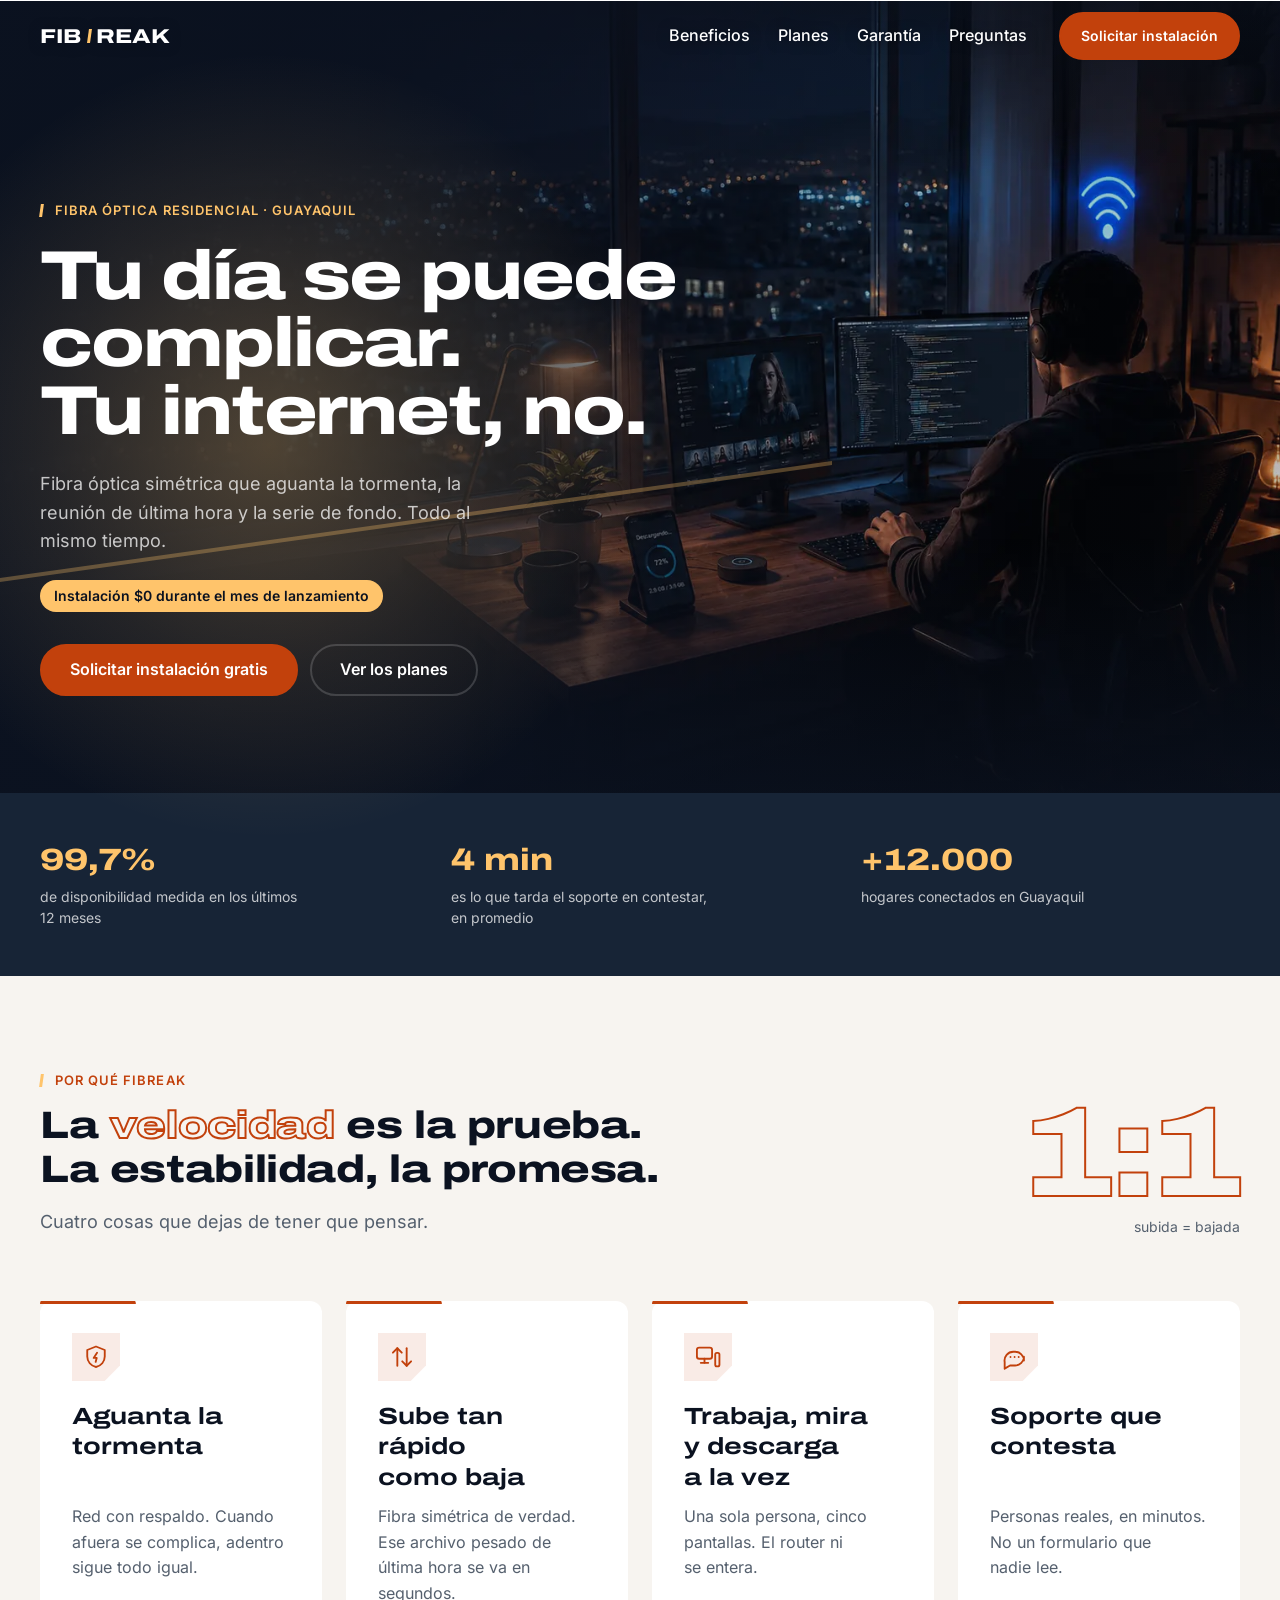
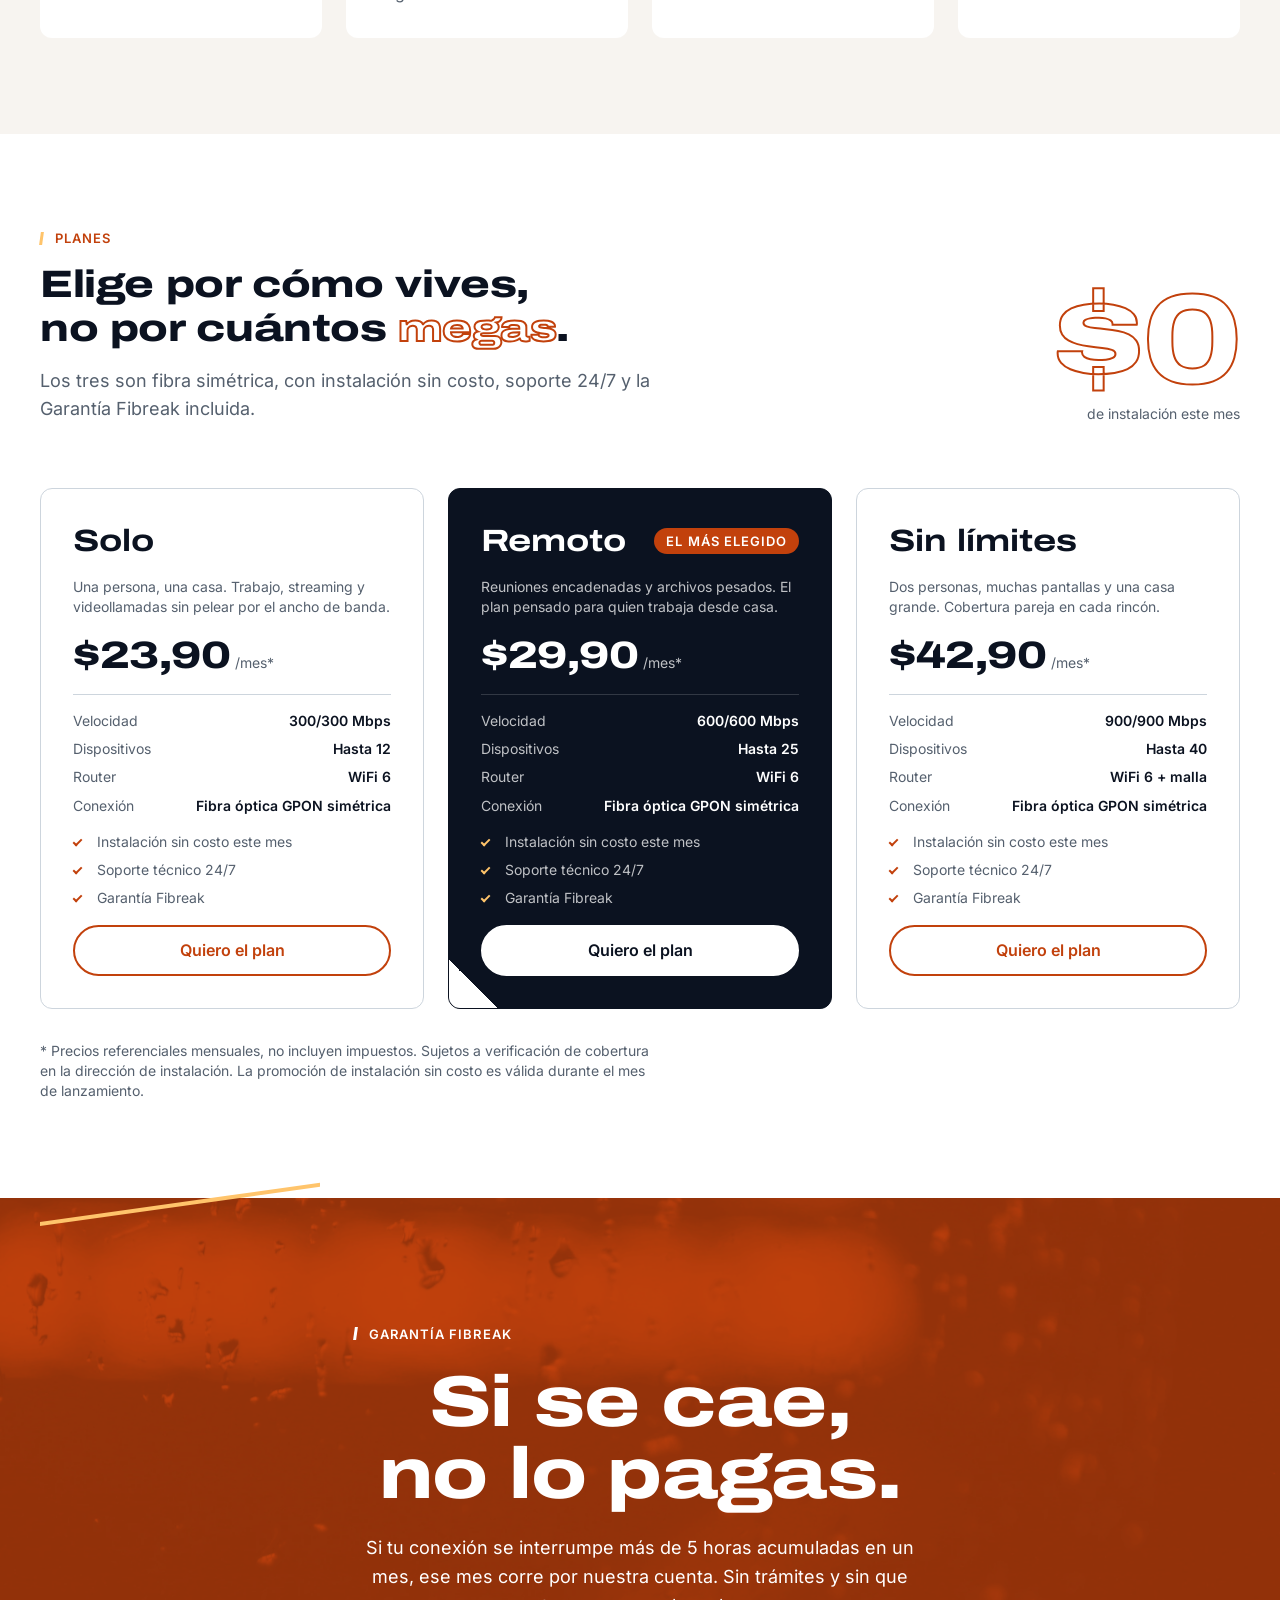
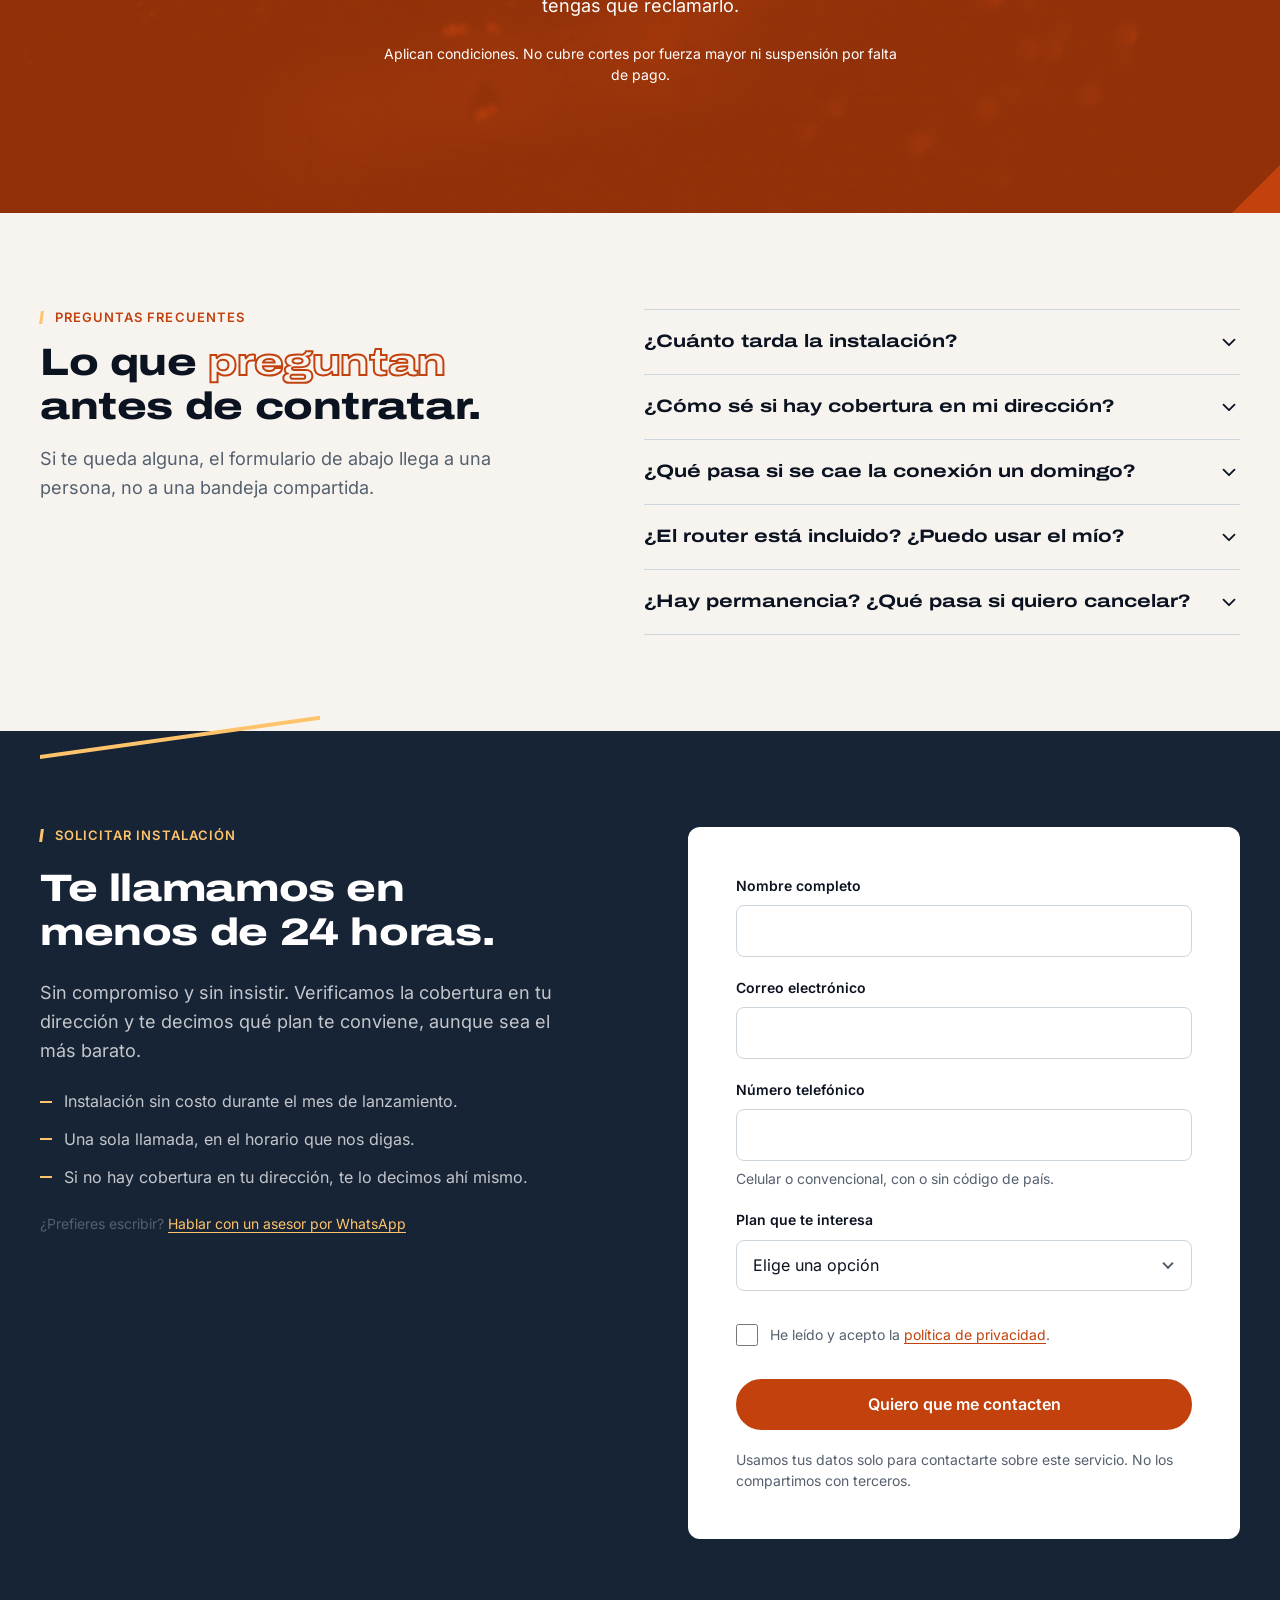
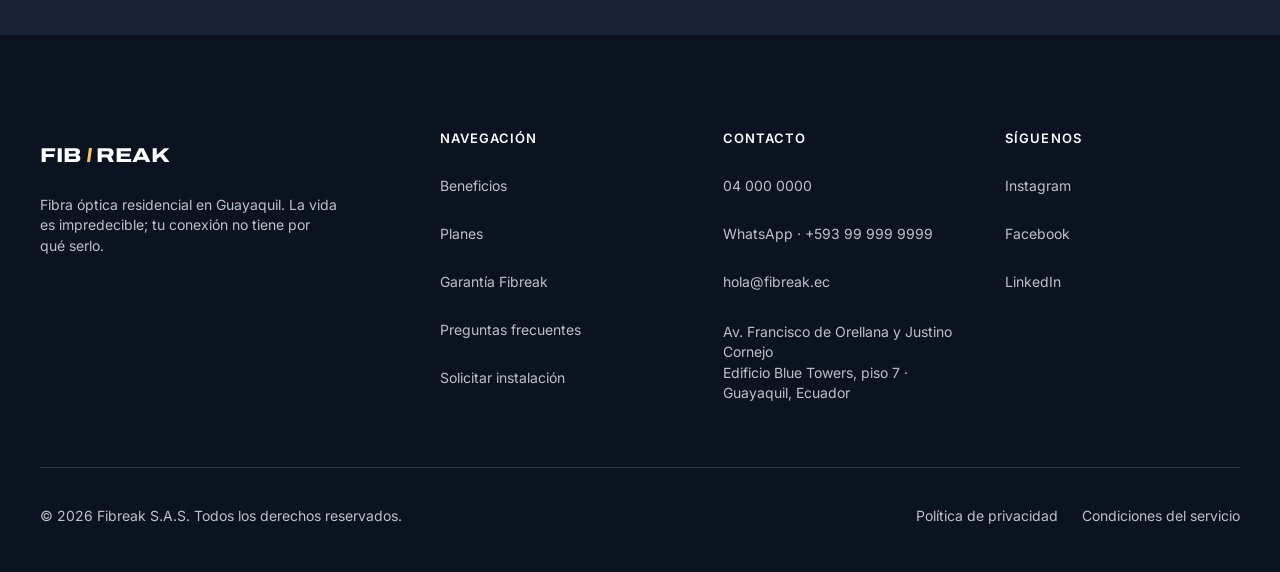
==== commit 5733901e: "feat: complete Fibreak landing with campaign layer, motion and brief-aligned README Adds the campaig" ====
--- a/index.html
+++ b/index.html
@@ -4,9 +4,17 @@
   <meta charset="UTF-8">
   <meta name="viewport" content="width=device-width, initial-scale=1">
   <title>Fibreak · Fibra óptica residencial en Guayaquil</title>
-  <meta name="description" content="Fibra óptica simétrica con 99,7% de disponibilidad medida. Instalación sin costo durante el mes de lanzamiento. Si se cae más de 4 horas al mes, ese mes no lo pagas.">
+  <meta name="description" content="Fibra óptica simétrica con 99,7% de disponibilidad medida. Instalación sin costo durante el mes de lanzamiento. Si se cae más de 5 horas al mes, ese mes no lo pagas.">
   <meta name="theme-color" content="#0B1220">
   <link rel="icon" href="assets/favicon.svg" type="image/svg+xml">
+  <!-- Las fuentes se precargan porque, sin esto, el navegador no
+       descubre que las necesita hasta terminar de parsear el CSS: la
+       descarga arranca encadenada al final de la hoja de estilos y deja
+       varias décimas de texto con la tipografía del sistema. Con el
+       preload ambas descargas ocurren en paralelo. Solo los subconjuntos
+       `latin`, que son los que la página usa siempre. -->
+  <link rel="preload" href="assets/fonts/archivo-expanded-latin.woff2" as="font" type="font/woff2" crossorigin>
+  <link rel="preload" href="assets/fonts/inter-latin.woff2" as="font" type="font/woff2" crossorigin>
   <link rel="stylesheet" href="css/tokens.css">
   <link rel="stylesheet" href="css/base.css">
   <link rel="stylesheet" href="css/components.css">
@@ -51,6 +59,16 @@
 
   <main id="contenido">
 
+    <!-- El hilo de fibra: un trazo continuo que baja por el margen y se
+         dibuja conforme se scrollea. La fractura es el corte; el hilo es
+         la fibra. Decorativo puro, fuera del árbol de accesibilidad y del
+         recorrido de tabulación. -->
+    <svg class="fiber-thread" aria-hidden="true" focusable="false"
+         viewBox="0 0 100 2000" preserveAspectRatio="none" data-fiber>
+      <path d="M 62 0 C 18 260, 88 520, 40 780 S 12 1240, 66 1520 S 30 1820, 52 2000"
+            />
+    </svg>
+
     <!-- ══ HERO ═══════════════════════════════════════════════════════ -->
     <section class="hero band-dark" id="inicio" aria-labelledby="hero-titulo">
         <!-- Centinela del header. Marca el punto en que la banda oscura
@@ -60,10 +78,10 @@
 
       <figure class="hero__media">
         <picture>
-          <source srcset="assets/img/hero-noche.webp" type="image/webp">
-          <img src="assets/img/hero-noche.jpg"
-               width="1200" height="1500" fetchpriority="high" decoding="async"
-               alt="Persona con auriculares trabajando de noche frente a su laptop, junto a una lámpara encendida y una ventana con la ciudad al fondo.">
+          <source srcset="assets/img/hero-fibreak.webp" type="image/webp">
+          <img src="assets/img/hero-fibreak.jpg"
+               width="1672" height="941" fetchpriority="high" decoding="async"
+               alt="Escritorio junto a un ventanal por la noche: una persona con auriculares trabaja frente a dos monitores, uno con una videollamada y otro con código, mientras el celular descarga un archivo. Sobre la mesa, una lámpara encendida, una taza y una planta; al fondo, la ciudad iluminada.">
         </picture>
       </figure>
 
@@ -116,19 +134,24 @@
     <section class="section band-soft" id="beneficios" aria-labelledby="beneficios-titulo">
       <div class="container">
 
-        <div class="section-head">
+        <div class="section-head" data-reveal-item>
           <div class="section-head__text">
             <p class="eyebrow">Por qué Fibreak</p>
             <h2 id="beneficios-titulo">La <span class="text-outline">velocidad</span> es la prueba. La estabilidad, la promesa.</h2>
             <p class="lead">Cuatro cosas que dejas de tener que pensar.</p>
           </div>
 
-          <!-- Cifra decorativa: repite un dato que ya está en la franja de
-               métricas, así que se oculta a lectores de pantalla para no
-               anunciarlo dos veces. -->
+          <!-- Cifra decorativa. Antes repetía el 99,7% de la franja de
+               métricas, a media pantalla de distancia y con casi la misma
+               frase: leía como copiar y pegar. Ahora sube aquí la simetría,
+               que es el diferenciador real de la marca y estaba enterrada
+               en la segunda tarjeta de beneficios.
+
+               Sigue con aria-hidden: es una forma tipográfica, y su
+               contenido ya lo dice el beneficio correspondiente. -->
           <p class="section-head__figure" aria-hidden="true">
-            <span class="section-head__number">99,7%</span>
-            <span class="section-head__label">de disponibilidad medida</span>
+            <span class="section-head__number">1:1</span>
+            <span class="section-head__label">subida = bajada</span>
           </p>
         </div>
 
@@ -183,7 +206,7 @@
     <section class="section" id="planes" aria-labelledby="planes-titulo">
       <div class="container">
 
-        <div class="section-head">
+        <div class="section-head" data-reveal-item>
           <div class="section-head__text">
             <p class="eyebrow">Planes</p>
             <h2 id="planes-titulo">Elige por cómo vives, no por cuántos <span class="text-outline">megas</span>.</h2>
@@ -319,7 +342,7 @@
           </li>
         </ul>
 
-        <p class="caption plans__legal">
+        <p class="caption plans__legal" data-reveal-item>
           <span aria-hidden="true">*</span> Precios referenciales mensuales, no
           incluyen impuestos. Sujetos a verificación de cobertura en la
           dirección de instalación. La promoción de instalación sin costo es
@@ -343,13 +366,13 @@
              loading="lazy" decoding="async" alt="">
       </picture>
 
-      <div class="container guarantee__inner">
+      <div class="container guarantee__inner" data-reveal>
         <p class="eyebrow">Garantía Fibreak</p>
 
         <h2 id="garantia-titulo">Si se cae, no lo pagas.</h2>
 
         <p class="lead guarantee__body">
-          Si tu conexión se interrumpe más de 4 horas acumuladas en un mes, ese
+          Si tu conexión se interrumpe más de 5 horas acumuladas en un mes, ese
           mes corre por nuestra cuenta. Sin trámites y sin que tengas que
           reclamarlo.
         </p>
@@ -371,7 +394,7 @@
     <section class="section band-soft" id="preguntas" aria-labelledby="preguntas-titulo">
       <div class="container faq">
 
-        <div class="section-head faq__head">
+        <div class="section-head faq__head" data-reveal-item>
           <div class="section-head__text">
             <p class="eyebrow">Preguntas frecuentes</p>
             <h2 id="preguntas-titulo">Lo que <span class="text-outline">preguntan</span> antes de contratar.</h2>
@@ -383,7 +406,7 @@
         </div>
 
         <div class="faq__body">
-          <ul class="faq__list">
+          <ul class="faq__list" data-reveal>
             <li class="faq__item">
               <h3 class="faq__heading">
                 <button class="faq__trigger" type="button"
@@ -396,8 +419,10 @@
                 </button>
               </h3>
               <div class="faq__panel" id="faq-instalacion-panel"
-                   role="region" aria-labelledby="faq-instalacion-boton" hidden>
-                <p>Entre 24 y 72 horas desde que confirmas el plan. El técnico llega en una franja de dos horas que eliges tú, y no se va hasta dejar la conexión probada en los equipos que uses.</p>
+                   role="region" aria-labelledby="faq-instalacion-boton">
+                <div class="faq__panel-inner">
+                  <p>Entre 24 y 72 horas desde que confirmas el plan. El técnico llega en una franja de dos horas que eliges tú, y no se va hasta dejar la conexión probada en los equipos que uses.</p>
+                </div>
               </div>
             </li>
             <li class="faq__item">
@@ -412,8 +437,10 @@
                 </button>
               </h3>
               <div class="faq__panel" id="faq-cobertura-panel"
-                   role="region" aria-labelledby="faq-cobertura-boton" hidden>
-                <p>Déjanos tus datos y lo verificamos por ti. Cubrimos la mayor parte de Guayaquil urbano, incluidos departamentos con ducto propio. Si no llegamos a tu dirección, te lo decimos en esa misma llamada, sin rodeos.</p>
+                   role="region" aria-labelledby="faq-cobertura-boton">
+                <div class="faq__panel-inner">
+                  <p>Déjanos tus datos y lo verificamos por ti. Cubrimos la mayor parte de Guayaquil urbano, incluidos departamentos con ducto propio. Si no llegamos a tu dirección, te lo decimos en esa misma llamada, sin rodeos.</p>
+                </div>
               </div>
             </li>
             <li class="faq__item">
@@ -428,8 +455,10 @@
                 </button>
               </h3>
               <div class="faq__panel" id="faq-soporte-panel"
-                   role="region" aria-labelledby="faq-soporte-boton" hidden>
-                <p>El soporte atiende 24/7 por teléfono y WhatsApp, y contesta en menos de 4 minutos en promedio. Si hace falta visita técnica, se agenda el mismo día. Y si el corte supera las 4 horas en el mes, ese mes no lo pagas.</p>
+                   role="region" aria-labelledby="faq-soporte-boton">
+                <div class="faq__panel-inner">
+                  <p>El soporte atiende 24/7 por teléfono y WhatsApp, y contesta en menos de 4 minutos en promedio. Si hace falta visita técnica, se agenda el mismo día. Y si el corte supera las 5 horas en el mes, ese mes no lo pagas.</p>
+                </div>
               </div>
             </li>
             <li class="faq__item">
@@ -444,8 +473,10 @@
                 </button>
               </h3>
               <div class="faq__panel" id="faq-equipos-panel"
-                   role="region" aria-labelledby="faq-equipos-boton" hidden>
-                <p>El router WiFi 6 va incluido en los tres planes, sin alquiler mensual. Si prefieres tu propio equipo, también puedes: entregamos la ONT en modo puente y la configuramos contigo.</p>
+                   role="region" aria-labelledby="faq-equipos-boton">
+                <div class="faq__panel-inner">
+                  <p>El router WiFi 6 va incluido en los tres planes, sin alquiler mensual. Si prefieres tu propio equipo, también puedes: entregamos la ONT en modo puente y la configuramos contigo.</p>
+                </div>
               </div>
             </li>
             <li class="faq__item">
@@ -460,8 +491,10 @@
                 </button>
               </h3>
               <div class="faq__panel" id="faq-permanencia-panel"
-                   role="region" aria-labelledby="faq-permanencia-boton" hidden>
-                <p>No hay contrato de permanencia ni penalización por salir. Avisas con 15 días de anticipación y retiramos el equipo en una sola visita.</p>
+                   role="region" aria-labelledby="faq-permanencia-boton">
+                <div class="faq__panel-inner">
+                  <p>No hay contrato de permanencia ni penalización por salir. Avisas con 15 días de anticipación y retiramos el equipo en una sola visita.</p>
+                </div>
               </div>
             </li>
           </ul>
@@ -483,7 +516,7 @@
     <section class="section contact band-dark fracture-top" id="contacto" aria-labelledby="contacto-titulo">
       <div class="container contact__inner">
 
-        <div class="contact__pitch">
+        <div class="contact__pitch" data-reveal>
           <p class="eyebrow">Solicitar instalación</p>
 
           <h2 id="contacto-titulo">Te llamamos en menos de 24 horas.</h2>
@@ -502,13 +535,13 @@
 
           <p class="contact__aside caption">
             ¿Prefieres escribir?
-            <a href="https://wa.me/593987654321" target="_blank" rel="noopener">
+            <a href="https://wa.me/593999999999" target="_blank" rel="noopener">
               Hablar con un asesor por WhatsApp
             </a>
           </p>
         </div>
 
-        <div class="contact__card">
+        <div class="contact__card" data-reveal-item>
 
           <!-- El mensaje de éxito precede al formulario para que el foco,
                que se mueve aquí al enviar, quede antes del contenido que
@@ -522,6 +555,10 @@
               Recibimos tu solicitud. Si prefieres adelantarlo, escríbenos por
               WhatsApp y lo vemos hoy mismo.
             </p>
+
+            <button class="btn btn--outline form-success__reset" type="button" data-form-reset>
+              Enviar otra solicitud
+            </button>
           </div>
 
           <form class="form" id="form-contacto" novalidate>
@@ -585,7 +622,8 @@
             </div>
 
             <button class="btn btn--primary btn--block" type="submit" data-form-submit>
-              Quiero que me contacten
+              <span class="btn__spinner" aria-hidden="true"></span>
+              <span data-form-submit-label>Quiero que me contacten</span>
             </button>
 
             <p class="form__note caption">
@@ -605,7 +643,7 @@
   <footer class="site-footer band-dark">
     <div class="container">
 
-      <div class="site-footer__top">
+      <div class="site-footer__top" data-reveal>
 
         <div class="site-footer__brand">
           <a class="wordmark" href="#inicio" aria-label="Fibreak, ir al inicio">
@@ -631,8 +669,8 @@
         <div class="site-footer__col">
           <h2 class="site-footer__title" id="footer-contacto-titulo">Contacto</h2>
           <ul class="site-footer__list" aria-labelledby="footer-contacto-titulo">
-            <li><a href="tel:+59345001234">04 500 1234</a></li>
-            <li><a href="https://wa.me/593987654321" target="_blank" rel="noopener">WhatsApp · +593 98 765 4321</a></li>
+            <li><a href="tel:+59340000000">04 000 0000</a></li>
+            <li><a href="https://wa.me/593999999999" target="_blank" rel="noopener">WhatsApp · +593 99 999 9999</a></li>
             <li><a href="mailto:hola@fibreak.ec">hola@fibreak.ec</a></li>
           </ul>
           <address class="site-footer__address">
--- a/css/tokens.css
+++ b/css/tokens.css
@@ -168,6 +168,12 @@
   --duration-base:   240ms;
   --duration-slow:   400ms;
 
+  /* Entrada por scroll. La curva frena mucho al final: el elemento
+     llega a su sitio y se posa, en lugar de detenerse en seco. */
+  --ease-reveal:     cubic-bezier(.16, .84, .44, 1);
+  --duration-reveal: 560ms;
+  --reveal-shift:    18px;
+
   /* ══ FOCO ════════════════════════════════════════════════ */
   --focus-width:  2px;
   --focus-offset: 3px;
--- a/css/base.css
+++ b/css/base.css
@@ -53,6 +53,14 @@
   overflow-x: clip;
 }
 
+/* Ancla para el hilo de fibra, que se posiciona sobre toda la altura
+   del contenido. El recorte va aquí y no en body ni html, donde
+   rompería el `position: sticky` del header. */
+main {
+  position: relative;
+  overflow-x: clip;
+}
+
 /* El atributo `hidden` tiene que ganar a cualquier `display` puesto
    por una clase. Sin este !important, una regla de autor como
    `.form-success { display: flex }` deja a la vista un elemento que
@@ -142,7 +150,13 @@
 }
 
 /* Sobre banda oscura el naranja no contrasta lo suficiente:
-   el anillo pasa a blanco. */
+   el anillo pasa a blanco.
+
+   Se incluye la propia banda además de sus descendientes: al saltar
+   desde el menú, el script da foco a la <section> de destino, y esa
+   sección no es descendiente de sí misma. Sin el selector sin espacio,
+   el anillo de ese salto se quedaba con el color por defecto. */
+.band-dark:focus-visible,
 .band-dark :focus-visible {
   outline-color: var(--color-on-dark);
 }
--- a/css/components.css
+++ b/css/components.css
@@ -136,6 +136,39 @@
   color: var(--color-ink);
 }
 
+/* Indicador de carga. Solo aparece mientras el botón está enviando; el
+   resto del tiempo no ocupa espacio, así el texto no se descoloca al
+   entrar y salir. */
+.btn__spinner {
+  display: none;
+  flex: none;
+  width: 16px;
+  height: 16px;
+  border: 2px solid currentColor;
+  border-top-color: transparent;
+  border-radius: 50%;
+}
+
+.btn.is-loading .btn__spinner {
+  display: block;
+  animation: girar 700ms linear infinite;
+}
+
+@keyframes girar {
+  to { transform: rotate(360deg); }
+}
+
+/* Con movimiento reducido el aro no gira: se queda como marca estática
+   de que algo está en curso, y el trabajo de comunicarlo lo hace el
+   texto del propio botón. */
+@media (prefers-reduced-motion: reduce) {
+  .btn.is-loading .btn__spinner {
+    animation: none;
+    border-top-color: currentColor;
+    opacity: .5;
+  }
+}
+
 /* Variante compacta — header. Compacta en horizontal, no en el alto:
    el mínimo táctil de 48px se mantiene. */
 .btn--compact {
@@ -303,15 +336,43 @@
   height: 3px;
   background-color: var(--color-primary);
   border-radius: var(--radius-card) var(--radius-card) 0 0;
-  transition: height var(--duration-base) var(--ease);
-}
-
-.benefit-card:hover {
-  transform: translateY(-4px);
-}
-
-.benefit-card:hover::before {
+  /* En reposo la barra cubre un tercio y al señalar la tarjeta se
+     completa de izquierda a derecha. El barrido liga el gesto al
+     dispositivo de marca en lugar de limitarse a engordar el borde. */
+  transform: scaleX(.34);
+  transform-origin: left center;
+  transition: transform var(--duration-base) var(--ease),
+              height var(--duration-base) var(--ease);
+}
+
+/* Donde no hay puntero, la barra va completa desde el principio: sin
+   hover que la complete, quedaría permanentemente a medias. */
+@media (hover: none) {
+  .benefit-card::before {
+    transform: scaleX(1);
+  }
+}
+
+@media (hover: hover) {
+  .benefit-card:hover {
+    transform: translateY(-4px);
+  }
+
+  .benefit-card:hover::before {
+    height: 5px;
+    transform: scaleX(1);
+  }
+}
+
+.benefit-card:focus-within::before {
   height: 5px;
+  transform: scaleX(1);
+}
+
+@media (prefers-reduced-motion: reduce) {
+  .benefit-card::before {
+    transform: scaleX(1);
+  }
 }
 
 /* Cuando el navegador soporta subgrid, las tres filas de la tarjeta
@@ -380,6 +441,9 @@
 
 .plan-card {
   position: relative;
+  /* Crea contexto de apilamiento propio para que el halo pueda ir en
+     z-index negativo: detrás del contenido, delante del fondo. */
+  isolation: isolate;
   display: flex;
   flex-direction: column;
   gap: var(--space-lg);
@@ -387,6 +451,83 @@
   background-color: var(--color-canvas);
   border: 1px solid var(--color-mute);
   border-radius: var(--radius-card);
+  transition: border-color var(--duration-base) var(--ease),
+              box-shadow var(--duration-base) var(--ease),
+              transform var(--duration-base) var(--ease);
+}
+
+/* Halo cálido al señalar la tarjeta. Es la única sombra difusa del
+   sistema fuera del header y el menú: aquí el color de marca hace de
+   foco de atención sobre la decisión de compra, que es el momento en
+   que conviene que el usuario sepa exactamente qué tarjeta mira. */
+.plan-card::before {
+  content: "";
+  position: absolute;
+  inset: 0;
+  z-index: -1;
+  border-radius: inherit;
+  background: radial-gradient(120% 88% at 50% 0%,
+              rgba(194, 65, 12, .17) 0%,
+              rgba(194, 65, 12, .06) 46%,
+              rgba(194, 65, 12, 0) 74%);
+  opacity: 0;
+  transition: opacity var(--duration-base) var(--ease);
+  pointer-events: none;
+}
+
+/* Sobre la tarjeta oscura el mismo halo necesita más cuerpo para
+   leerse contra el navy. */
+.plan-card--featured::before {
+  background: radial-gradient(120% 88% at 50% 0%,
+              rgba(194, 65, 12, .42) 0%,
+              rgba(194, 65, 12, .16) 46%,
+              rgba(194, 65, 12, 0) 74%);
+}
+
+/* El estado activo se comparte entre tres vías: el puntero que puede
+   pasar por encima, el foco de teclado y el toque en pantalla táctil,
+   que el JavaScript traduce a la clase `is-active`. */
+.plan-card:focus-within,
+.plan-card.is-active {
+  border-color: var(--color-primary);
+  box-shadow: 0 18px 42px -14px rgba(194, 65, 12, .38);
+  transform: translateY(-4px);
+}
+
+.plan-card:focus-within::before,
+.plan-card.is-active::before {
+  opacity: 1;
+}
+
+/* El hover solo se declara donde existe de verdad. En una pantalla
+   táctil, `:hover` se queda pegado tras el toque y la tarjeta parece
+   bloqueada en un estado que el usuario ya no controla. */
+@media (hover: hover) {
+  .plan-card:hover {
+    border-color: var(--color-primary);
+    box-shadow: 0 18px 42px -14px rgba(194, 65, 12, .38);
+    transform: translateY(-4px);
+  }
+
+  .plan-card:hover::before {
+    opacity: 1;
+  }
+
+  /* Inclinación mínima en la tarjeta destacada, solo con puntero. Grado
+     y medio y dos grados: lo justo para que la tarjeta se despegue del
+     plano. Más ángulo deja de leerse como sofisticación y empieza a
+     leerse como truco. */
+  .plan-card--featured:hover {
+    transform: perspective(900px) rotateX(1.5deg) rotateY(-2deg) translateY(-4px);
+  }
+}
+
+@media (prefers-reduced-motion: reduce) {
+  .plan-card:focus-within,
+  .plan-card.is-active,
+  .plan-card:hover {
+    transform: none;
+  }
 }
 
 /* Misma técnica que en las tarjetas de beneficio: las cinco filas de
@@ -615,13 +756,45 @@
   transform: rotate(180deg);
 }
 
+/* El panel se abre y se cierra animando un track de grid de 1fr a 0fr,
+   que es la única forma de interpolar hasta "la altura del contenido"
+   sin medirla con JavaScript.
+
+   Cerrado añade además `visibility: hidden`, y eso no es decorativo:
+   un panel plegado solo con altura cero seguiría siendo tabulable y
+   visible para un lector de pantalla. `visibility` es de las pocas
+   propiedades que se interpolan de forma discreta, así que espera al
+   final de la transición para ocultar y se aplica al instante al
+   abrir: el contenido nunca desaparece antes de terminar de plegarse.
+
+   Por defecto está ABIERTO. Es el JavaScript el que pliega los cinco
+   al arrancar, de modo que sin script las respuestas se leen todas.
+   Antes el panel nacía con el atributo `hidden` y, sin JavaScript, el
+   contenido quedaba inalcanzable. */
 .faq__panel {
-  padding-bottom: var(--space-2xl);
+  display: grid;
+  grid-template-rows: 1fr;
+  visibility: visible;
+  transition: grid-template-rows var(--duration-base) var(--ease),
+              visibility var(--duration-base) var(--ease);
+}
+
+.faq__panel.is-collapsed {
+  grid-template-rows: 0fr;
+  visibility: hidden;
+}
+
+/* `min-height: 0` es imprescindible: sin él, el contenido impone su
+   altura mínima al track y el 0fr no llega a colapsar. */
+.faq__panel-inner {
+  overflow: hidden;
+  min-height: 0;
 }
 
 .faq__panel p {
   max-width: 68ch;
   margin: 0;
+  padding-bottom: var(--space-2xl);
   color: var(--color-ink-body);
 }
 
@@ -773,15 +946,52 @@
    role="status" en el HTML: se anuncia sin interrumpir lo que el
    lector de pantalla esté leyendo. */
 
+/* El formulario se desvanece antes de ceder su sitio, en lugar de
+   desaparecer de golpe bajo el mensaje. */
+.form.is-leaving {
+  opacity: 0;
+  transform: translateY(-6px);
+  transition: opacity 240ms var(--ease), transform 240ms var(--ease);
+  pointer-events: none;
+}
+
 .form-success {
   display: flex;
   flex-direction: column;
   gap: var(--space-sm);
-  padding: var(--space-2xl);
-  margin-bottom: var(--space-2xl);
+  padding: var(--space-3xl);
   background-color: var(--color-canvas-soft);
   border: 1px solid var(--color-success);
   border-radius: var(--radius-card);
+  animation: exito-entra 420ms var(--ease-reveal);
+}
+
+@keyframes exito-entra {
+  from {
+    opacity: 0;
+    transform: translateY(10px) scale(.985);
+  }
+  to {
+    opacity: 1;
+    transform: none;
+  }
+}
+
+@media (prefers-reduced-motion: reduce) {
+  .form.is-leaving {
+    transition: none;
+  }
+
+  .form-success {
+    animation: none;
+  }
+}
+
+/* El mensaje ocupa ahora el lugar del formulario, así que la vía de
+   vuelta tiene que estar a la vista y no depender de recargar. */
+.form-success__reset {
+  align-self: flex-start;
+  margin-top: var(--space-lg);
 }
 
 .form-success__icon {
@@ -813,20 +1023,26 @@
 /* ── Entrada por scroll ───────────────────────────────────
    El estado por defecto es VISIBLE. Es el JavaScript el que añade
    `is-reveal-hidden` justo antes de observar el elemento, de modo
-   que si el script falla o el observer no existe, el contenido se
-   ve igualmente. Ocultar por CSS y depender de JS para mostrar es
-   un fallo de accesibilidad grave, no un efecto. */
+   que si el script falla, si no hay `IntersectionObserver` o si el
+   usuario pidió movimiento reducido, el contenido se ve igualmente.
+
+   Ocultar por CSS y depender de JS para mostrar no es un efecto:
+   es dejar media página en blanco ante el primer fallo.
+
+   Solo se anima `opacity` y `transform`, las dos propiedades que el
+   navegador resuelve en el compositor sin recalcular el layout. */
 
 .is-reveal-hidden {
   opacity: 0;
-  transform: translateY(16px);
+  transform: translateY(var(--reveal-shift));
 }
 
 .is-reveal-visible {
   opacity: 1;
   transform: none;
-  transition: opacity var(--duration-slow) var(--ease),
-              transform var(--duration-slow) var(--ease);
+  transition: opacity var(--duration-reveal) var(--ease-reveal),
+              transform var(--duration-reveal) var(--ease-reveal);
+  /* El escalonado entre hermanos lo fija el JS en esta variable. */
   transition-delay: var(--reveal-delay, 0ms);
 }
 
@@ -839,6 +1055,16 @@
   }
 }
 
+/* Al imprimir no hay scroll que dispare nada: sin esto, todo lo que
+   el lector no hubiera recorrido saldría en blanco sobre el papel. */
+@media print {
+  .is-reveal-hidden,
+  .is-reveal-visible {
+    opacity: 1 !important;
+    transform: none !important;
+    transition: none !important;
+  }
+}
 
 /* ── Beneficios incluidos en el plan ──────────────────────
    Requisito 5.4 del brief: la sección de producto debe decir qué
--- a/css/sections.css
+++ b/css/sections.css
@@ -222,28 +222,55 @@
               rgba(255, 196, 107, .10) 40%,
               rgba(255, 196, 107, 0) 70%);
   pointer-events: none;
-}
-
-/* La fractura de fondo: una diagonal ámbar tenue que cruza por
-   detrás del titular. Es el mismo gesto del wordmark, a otra escala. */
+  /* Respira muy lento. No se percibe como animación: se percibe como
+     que la página no está congelada. Se anima la opacidad del halo
+     completo —no los stops del gradiente, que obligaría a recalcularlo
+     en cada fotograma—, así que el rango efectivo del alfa interior
+     queda entre .22 y .28. */
+  animation: glow-breathe 6s ease-in-out infinite;
+}
+
+@keyframes glow-breathe {
+  0%, 100% { opacity: .78; }
+  50%      { opacity: 1; }
+}
+
+@media (prefers-reduced-motion: reduce) {
+  .hero::before {
+    animation: none;
+    opacity: .9;
+  }
+}
+
+/* La fractura de fondo. Estaba al 52 % de la altura, justo donde vive
+   el titular: la línea le pasaba entre las palabras y competía con él en
+   lugar de acompañarlo. Baja a la zona del badge y los botones, donde
+   cruza espacio libre. En el primer fold el titular debe ser lo único
+   que pida atención. */
 .hero::after {
   content: "";
   position: absolute;
   left: -5%;
-  top: 52%;
+  top: 74%;
   width: 70%;
   height: var(--fracture-width);
   z-index: 1;
   background: var(--color-glow);
-  opacity: .2;
+  opacity: .3;
   transform: skewY(calc(var(--fracture-angle) * -1));
   transform-origin: left center;
   pointer-events: none;
 }
 
+/* La fotografía es panorámica (16:9) y la escena vive en su mitad
+   derecha: escritorio, pantallas y persona. Su tercio izquierdo es
+   ventana oscura, es decir, espacio negativo hecho a medida para el
+   titular. Por eso ocupa el hero entero como fondo en lugar de media
+   columna: encajarla en un hueco vertical recortaría a un tercio del
+   encuadre justo la parte que cuenta la historia. */
 .hero__media {
   position: absolute;
-  inset: 0 0 0 50%;
+  inset: 0;
   z-index: 0;
   margin: 0;
   overflow: hidden;
@@ -255,33 +282,37 @@
   height: 100%;
 }
 
-/* Sin border-radius: el corte de fractura sustituye a la esquina
-   redondeada, y la imagen llega a sangre por arriba y por la derecha. */
+/* Anclada a la derecha: cuando el viewport es más estrecho que 16:9,
+   el recorte se come el lado izquierdo —la ventana vacía— y conserva
+   el escritorio con las pantallas. */
 .hero__media img {
   width: 100%;
   height: 100%;
   object-fit: cover;
-  object-position: center 40%;
+  object-position: 78% center;
   border-radius: 0;
-  clip-path: polygon(
-    0 0,
-    100% 0,
-    100% 100%,
-    var(--fracture-cut) 100%,
-    0 calc(100% - var(--fracture-cut))
-  );
-}
-
-/* Degradado de fusión: la foto entra en la banda oscura en lugar de
-   cortarse contra ella con un borde recto. */
+}
+
+/* Dos velos superpuestos. El horizontal oscurece la mitad izquierda
+   para que el titular se lea sobre la foto; el vertical asienta la
+   imagen contra la franja de métricas y evita que el borde inferior
+   se corte en seco. Ninguno llega a tapar la escena de la derecha. */
 .hero__media::after {
   content: "";
   position: absolute;
   inset: 0;
-  background: linear-gradient(90deg,
-              var(--color-ink) 0%,
-              rgba(11, 18, 32, .6) 25%,
-              rgba(11, 18, 32, 0) 60%);
+  background:
+    linear-gradient(90deg,
+      rgba(11, 18, 32, .95) 0%,
+      rgba(11, 18, 32, .86) 28%,
+      rgba(11, 18, 32, .45) 55%,
+      rgba(11, 18, 32, .18) 78%,
+      rgba(11, 18, 32, .28) 100%),
+    linear-gradient(180deg,
+      rgba(11, 18, 32, .55) 0%,
+      rgba(11, 18, 32, 0) 22%,
+      rgba(11, 18, 32, 0) 68%,
+      rgba(11, 18, 32, .75) 100%);
   pointer-events: none;
 }
 
@@ -289,10 +320,11 @@
   position: relative;
   z-index: 2;
   display: grid;
-  /* Algo más de la mitad para el texto: el degradado de fusión hace
-     que los primeros 180px de la imagen sean prácticamente ink, así
-     que el contenido puede invadirlos sin perder legibilidad. */
-  grid-template-columns: 1.2fr 0.8fr;
+  /* La segunda columna queda vacía a propósito: reserva el espacio de
+     la escena para que el texto no se monte sobre las pantallas. El
+     reparto lo fija el titular, no la estética: por debajo del 60 % el
+     H1 pasa de tres líneas a cinco. */
+  grid-template-columns: minmax(0, 1.2fr) minmax(0, 0.8fr);
   width: 100%;
 }
 
@@ -356,13 +388,20 @@
     display: none;
   }
 
+  /* Por debajo de 900px la foto deja de ser fondo y vuelve al flujo:
+     con el texto encima, una panorámica a pantalla estrecha obliga a
+     un velo tan denso que la escena se pierde. Arriba se ve la foto,
+     debajo se lee el texto, y cada cosa conserva su sitio. */
   .hero__media {
     position: relative;
     inset: auto;
-    height: 320px;
-  }
-
+    height: 300px;
+  }
+
+  /* El recorte se centra en el escritorio y las pantallas, que es lo
+     que sigue contando la historia a este ancho. */
   .hero__media img {
+    object-position: 72% center;
     clip-path: polygon(
       0 0,
       100% 0,
@@ -374,13 +413,15 @@
 
   .hero__media::after {
     background: linear-gradient(180deg,
-                rgba(11, 18, 32, 0) 40%,
+                rgba(11, 18, 32, .25) 0%,
+                rgba(11, 18, 32, 0) 35%,
+                rgba(11, 18, 32, .82) 88%,
                 var(--color-ink) 100%);
   }
 
   .hero__inner {
     grid-template-columns: 1fr;
-    margin-top: var(--space-4xl);
+    margin-top: var(--space-3xl);
   }
 
   .hero__content {
@@ -391,6 +432,116 @@
 @media (max-width: 768px) {
   .hero__actions .btn {
     width: 100%;
+  }
+}
+
+/* ── Entrada del hero al cargar ───────────────────────────
+   El hero no participa del reveal por scroll: está en el primer fold
+   y no se descubre bajando, se ve de entrada. Tiene su propia
+   secuencia de apertura.
+
+   Se resuelve con animaciones CSS y no con JavaScript, y eso importa
+   por dos motivos. El primero es de velocidad: arranca en cuanto la
+   hoja de estilos se aplica, sin esperar a que se descargue y ejecute
+   un script. El segundo es de robustez: el estado `opacity: 0` vive
+   ÚNICAMENTE dentro del fotograma inicial, nunca como estado base.
+   Un navegador que no soporte animaciones ignora la regla entera y
+   pinta el hero visible, en lugar de dejarlo transparente esperando
+   una animación que no va a ocurrir.
+
+   `backwards` aplica el primer fotograma durante el retardo, para que
+   nada parpadee antes de empezar a entrar. */
+
+@keyframes hero-entra {
+  from {
+    opacity: 0;
+    transform: translateY(14px);
+  }
+  to {
+    opacity: 1;
+    transform: none;
+  }
+}
+
+@keyframes hero-aparece {
+  from { opacity: 0; }
+  to   { opacity: 1; }
+}
+
+/* La fractura de fondo vive al 20 % de opacidad, no al 100 %. Necesita
+   su propio fotograma final: reutilizar `hero-aparece` hacía que la
+   animación interpolara hasta 1, pisando el valor base mientras corría
+   —la diagonal se veía amarillo pleno— y saltando a .2 de golpe al
+   terminar. El `to` coincide ahora con el estado en reposo, así que no
+   hay salto al soltar la animación. */
+@keyframes hero-fractura {
+  from { opacity: 0; }
+  to   { opacity: .3; }
+}
+
+/* Un acercamiento muy leve que se resuelve solo: la escena se asienta
+   en lugar de aparecer clavada. */
+@keyframes hero-asienta {
+  from { transform: scale(1.06); }
+  to   { transform: none; }
+}
+
+/* Declarado solo cuando no se ha pedido movimiento reducido: así no
+   hay que anularlo después con !important. */
+/* La entrada de la fotografía NO se dispara por tiempo, sino cuando el
+   archivo ha terminado de cargar. Con un retardo fijo, la animación
+   corría sobre un elemento que todavía no tenía píxeles: la opacidad
+   llegaba a 1 antes que los bytes, y la imagen se pintaba de golpe al
+   final. Lo marca el JavaScript con estas dos clases.
+
+   El estado oculto lo añade el script, nunca el CSS: sin JavaScript la
+   fotografía se ve desde el primer momento, solo que sin transición. */
+.hero__media.is-media-pending {
+  opacity: 0;
+}
+
+.hero__media.is-media-ready {
+  opacity: 1;
+  transition: opacity 900ms var(--ease-reveal);
+}
+
+.hero__media.is-media-ready img {
+  animation: hero-asienta 1600ms var(--ease-reveal);
+}
+
+@media (prefers-reduced-motion: reduce) {
+  .hero__media.is-media-pending,
+  .hero__media.is-media-ready {
+    opacity: 1;
+    transition: none;
+  }
+
+  .hero__media.is-media-ready img {
+    animation: none;
+  }
+}
+
+@media (prefers-reduced-motion: no-preference) {
+  /* El contenido entra en el orden en que se lee. El escalonado es
+     corto a propósito: el CTA es el objetivo de conversión de la
+     página y termina de entrar antes de los 900 ms. */
+  .hero__content > * {
+    animation: hero-entra 500ms var(--ease-reveal) backwards;
+  }
+
+  .hero__content > *:nth-child(1) { animation-delay:  60ms; }
+  .hero__content > *:nth-child(2) { animation-delay: 130ms; }
+  .hero__content > *:nth-child(3) { animation-delay: 200ms; }
+  .hero__content > *:nth-child(4) { animation-delay: 270ms; }
+  .hero__content > *:nth-child(5) { animation-delay: 340ms; }
+
+  /* La diagonal de fondo se dibuja después del titular al que cruza. */
+  .hero::after {
+    animation: hero-fractura 700ms var(--ease-reveal) 420ms backwards;
+  }
+
+  .site-header {
+    animation: hero-aparece 700ms var(--ease-reveal) backwards;
   }
 }
 
@@ -539,8 +690,11 @@
   color: var(--color-on-primary);
 }
 
-/* Guardarraíl §7.2: el anillo de foco naranja sería invisible sobre
-   fondo naranja. */
+/* El anillo de foco naranja sobre fondo naranja da 1:1, es decir, es
+   invisible. Se incluye la propia sección además de sus descendientes:
+   al saltar aquí desde el menú, el script enfoca la <section>, que no
+   es descendiente de sí misma. */
+.guarantee:focus-visible,
 .guarantee :focus-visible {
   outline-color: var(--color-on-primary);
 }
@@ -903,3 +1057,84 @@
     0 100%
   );
 }
+
+/* ── El hilo de fibra ─────────────────────────────────────
+   Un trazo ámbar continuo que baja por el margen izquierdo cruzando
+   de sección en sección, y que se dibuja a medida que se scrollea.
+   Es literal: el hilo ES la fibra óptica. Misma familia visual que la
+   fractura, distinto papel — la fractura corta, el hilo conecta.
+
+   Vive en el margen que sobra a los lados del contenido, nunca sobre
+   él: `width` se calcula como la mitad del espacio libre, así que el
+   trazo termina justo donde empieza el texto. */
+
+.fiber-thread {
+  position: absolute;
+  top: 0;
+  left: 0;
+  z-index: 3;
+  width: calc((100% - var(--content-max)) / 2);
+  height: 100%;
+  pointer-events: none;
+  /* Oculto por defecto: solo aparece donde hay margen de sobra. */
+  display: none;
+}
+
+/* El trazo va en `--color-primary` y no en el ámbar del resto de la
+   fractura. El motivo es de contraste, no de gusto: el hilo cruza
+   bandas opuestas, y el ámbar sobre las claras da 1.43:1 — desaparece.
+   Medido sobre las cuatro bandas que atraviesa, el naranja quemado es
+   el único que se sostiene en todas (3.62 sobre ink, 3.02 sobre
+   ink-soft, 4.72 sobre canvas-soft, 5.18 sobre canvas).
+
+   En la banda naranja de la garantía el hilo se funde con el fondo.
+   Es un tramo corto y no se fuerza: el trazo llega hasta ella y
+   reaparece después. */
+.fiber-thread path {
+  fill: none;
+  stroke: var(--color-primary);
+  /* Sin `vector-effect: non-scaling-stroke`: fuerza a interpretar el
+     guion en píxeles de pantalla, mientras `pathLength` trabaja en
+     unidades del viewBox. Con los dos activos el guion medía 1px y el
+     trazo se dibujaba como un punteado invisible.
+
+     El precio es que el grosor se deforma con el estirado vertical del
+     viewBox, así que se calibra contando con ello: 1.4 unidades dan
+     entre 2 y 3px reales según la inclinación del tramo. Esa variación
+     no es un defecto aquí — un hilo de grosor ligeramente irregular se
+     parece más a un cable tendido que a una línea trazada con regla. */
+  stroke-width: 1.4;
+  stroke-linecap: round;
+  opacity: .55;
+  /* El guion mide la longitud completa del path y el desplazamiento la
+     va descubriendo: el trazo no se mueve, se dibuja.
+
+     `--len` la calcula el JS con getTotalLength(), en unidades del
+     viewBox. Por eso el path no puede llevar `non-scaling-stroke`: ese
+     efecto haría que el guion se midiera en píxeles de pantalla
+     mientras la longitud viene en unidades del viewBox, y el trazo se
+     dibujaba como un punteado de 1px, invisible.
+
+     El valor por defecto de `--progress` es 1: sin JavaScript no hay
+     `--len`, el dasharray no llega a aplicarse y el hilo se ve entero.
+     El fallo degrada a "dibujado", nunca a "invisible". */
+  stroke-dasharray: var(--len);
+  stroke-dashoffset: calc(var(--len, 0) * (1 - var(--progress, 1)));
+}
+
+/* A partir de aquí el margen lateral mide ~40px o más, suficiente para
+   que el trazo respire sin acercarse al texto. Por debajo no se dibuja:
+   en pantallas estrechas no hay dónde ponerlo sin invadir la lectura. */
+@media (min-width: 1280px) {
+  .fiber-thread {
+    display: block;
+  }
+}
+
+/* Con movimiento reducido el hilo no se dibuja al scrollear: aparece
+   completo desde el principio y deja de reaccionar. */
+@media (prefers-reduced-motion: reduce) {
+  .fiber-thread path {
+    stroke-dashoffset: 0;
+  }
+}
